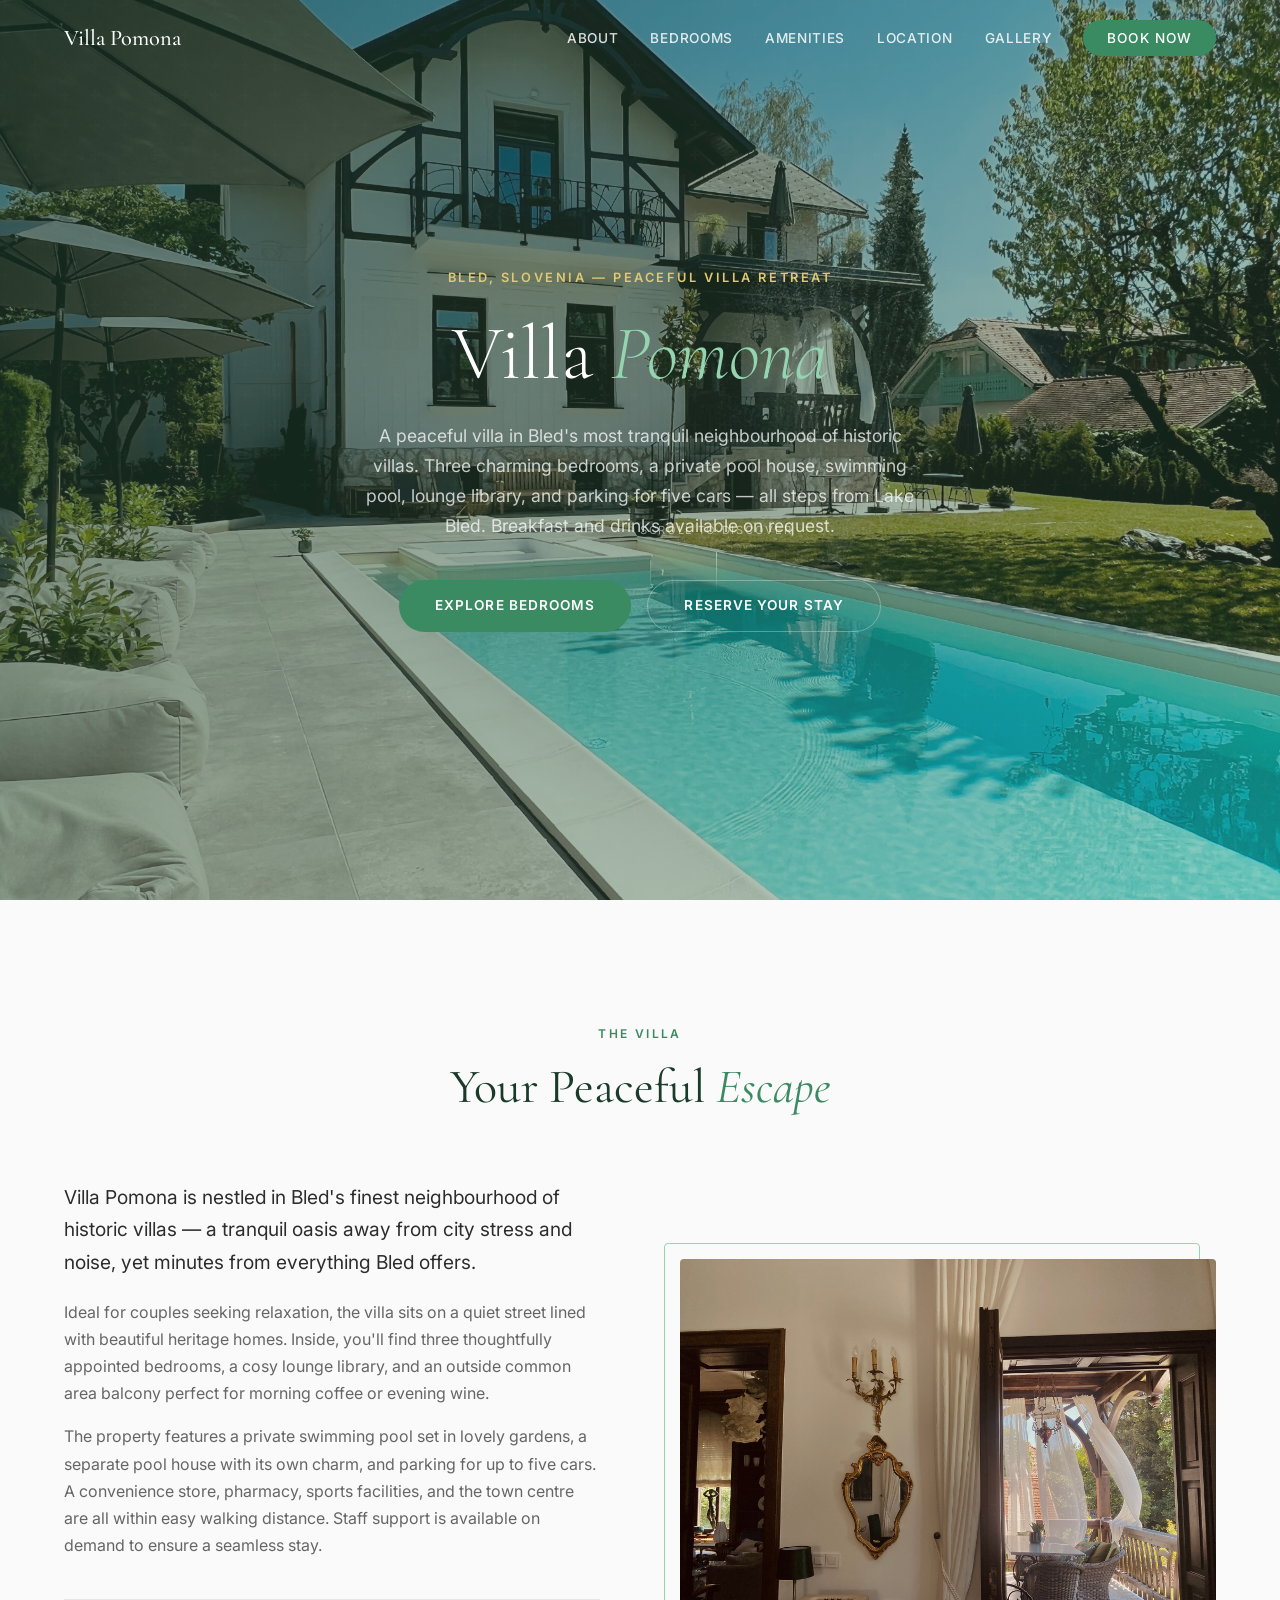
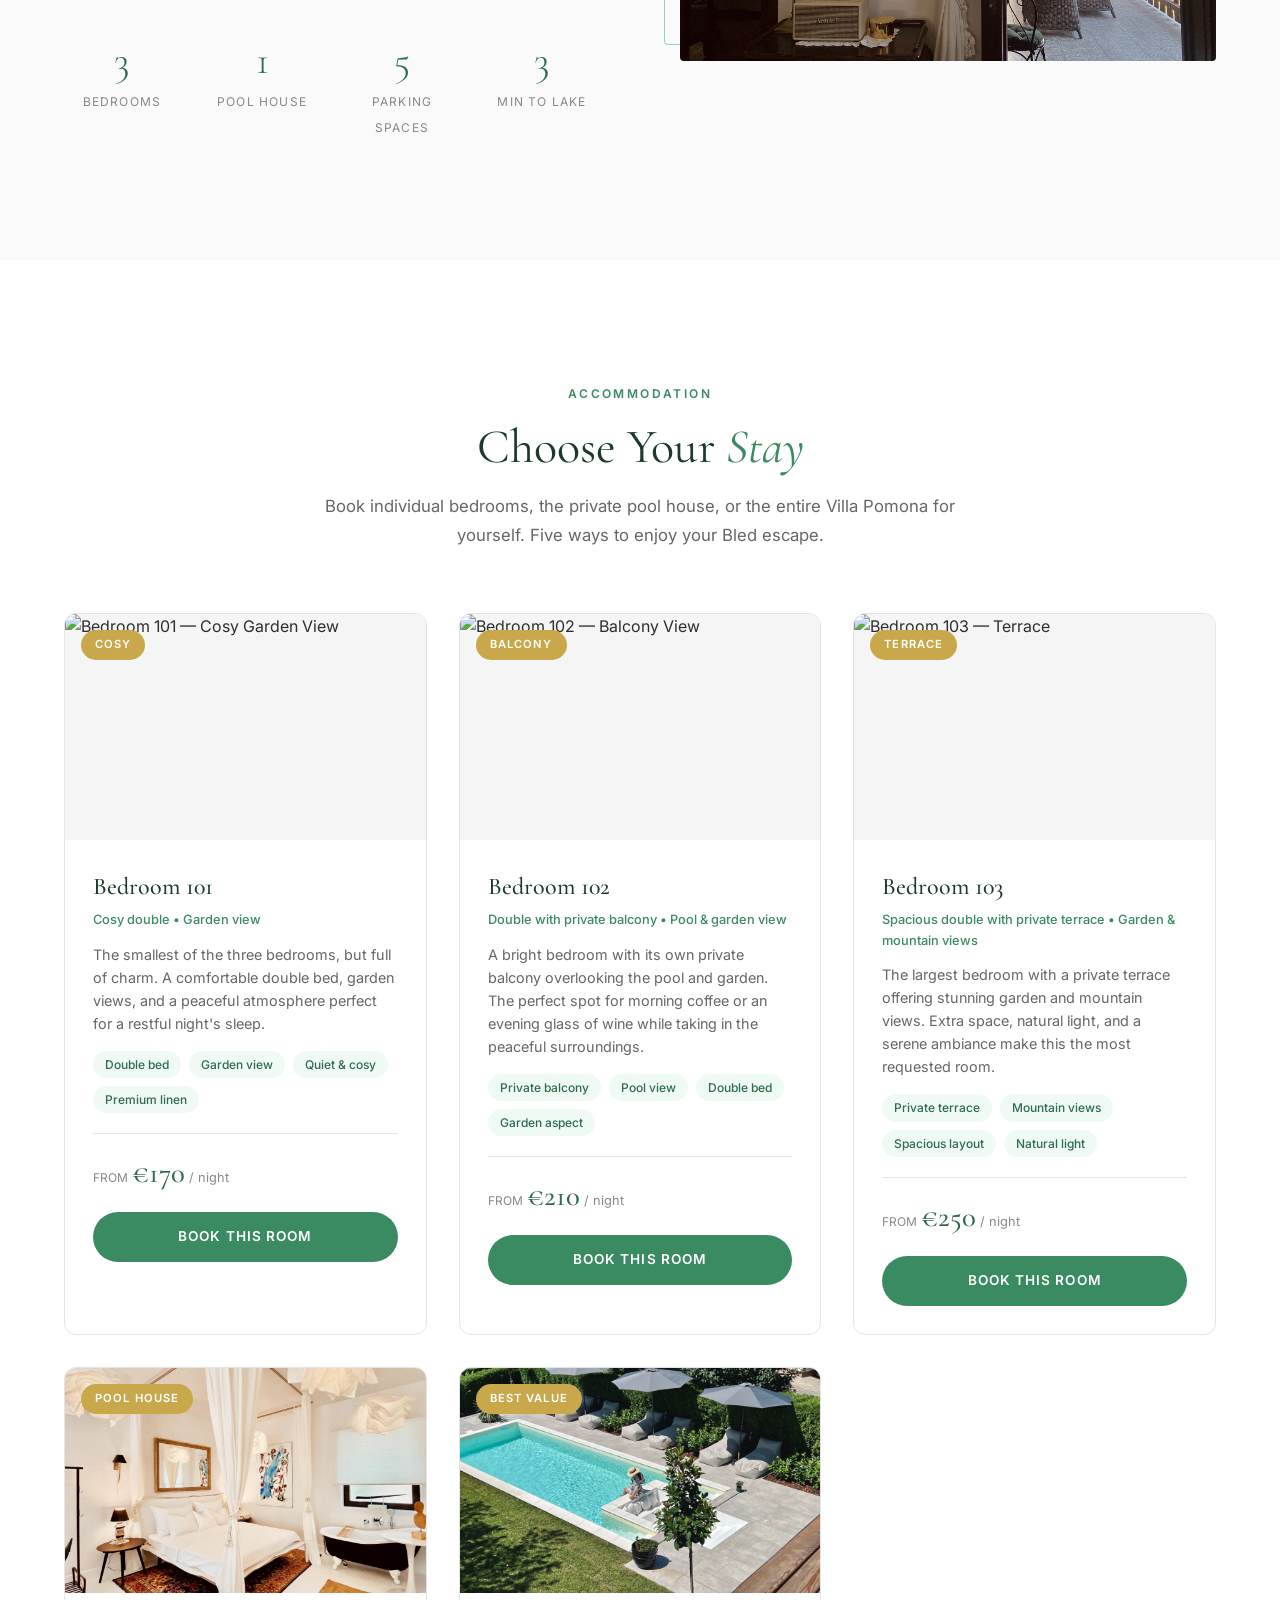
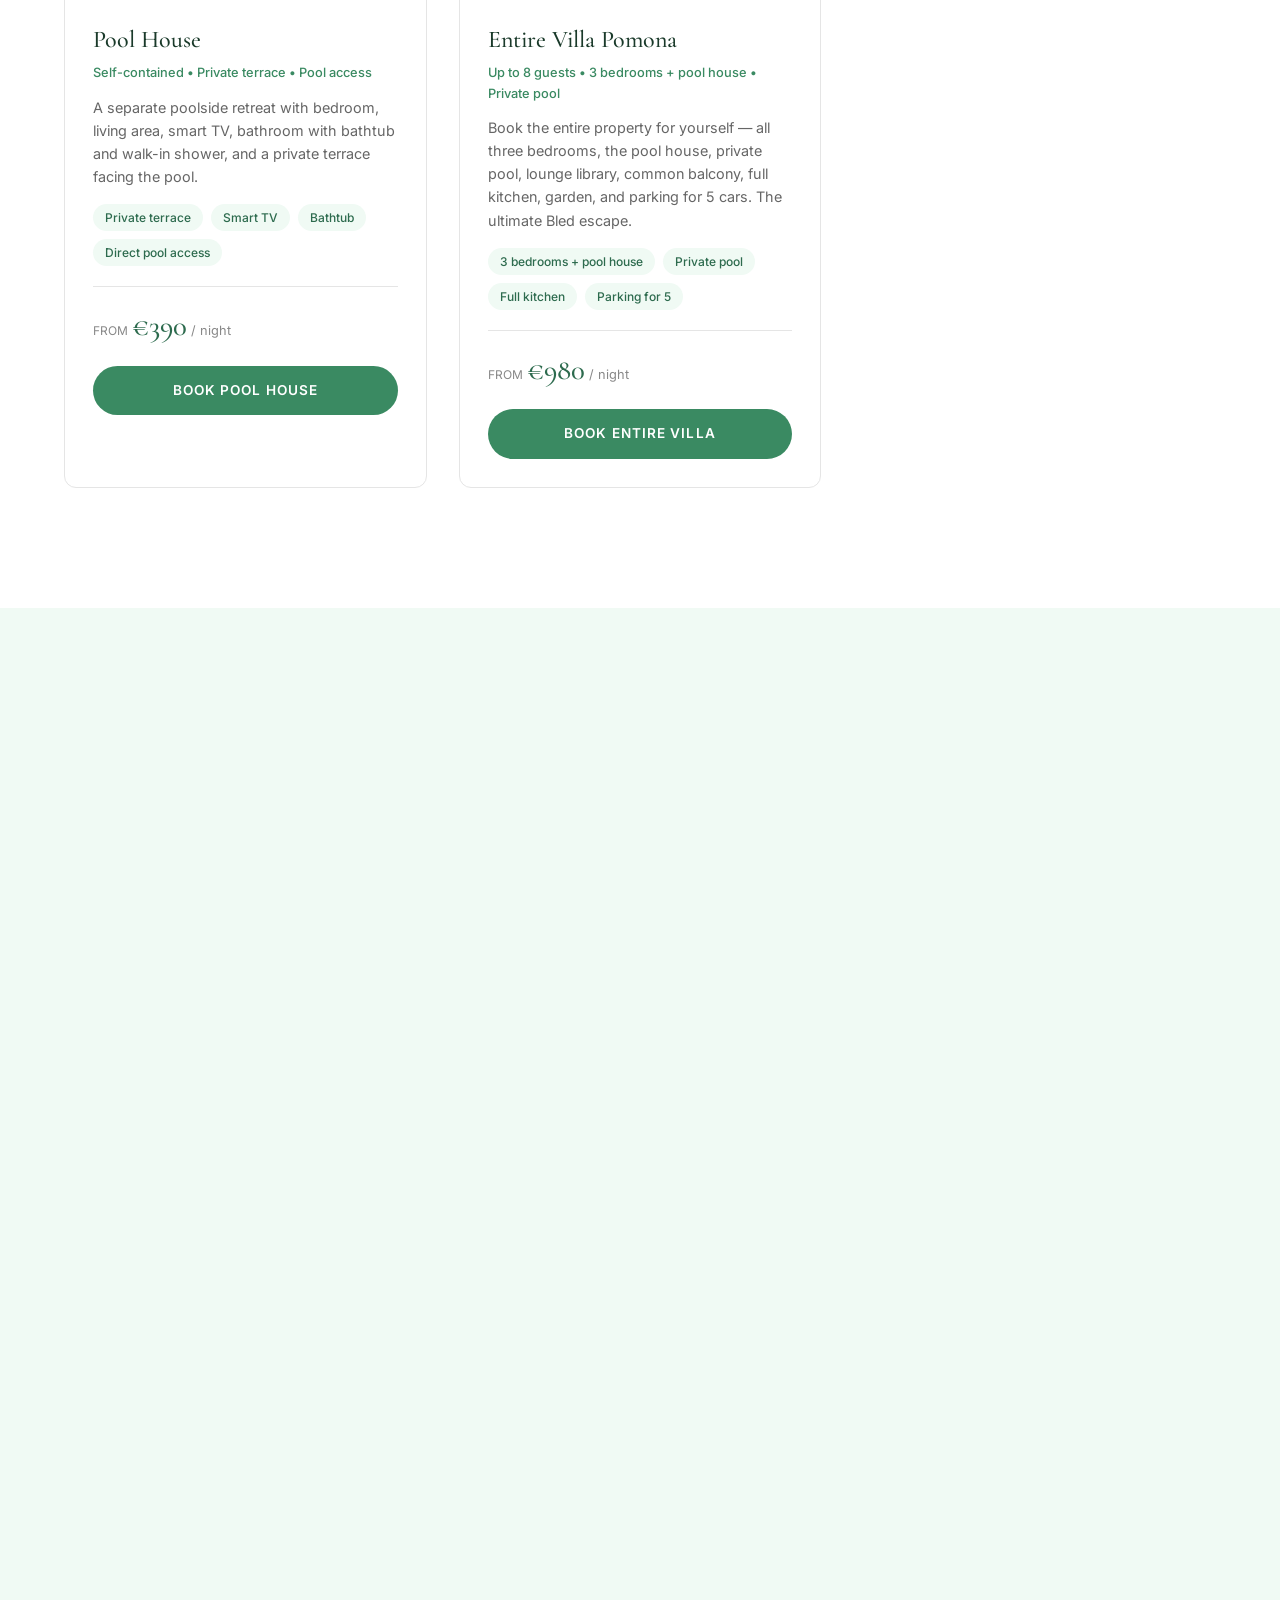
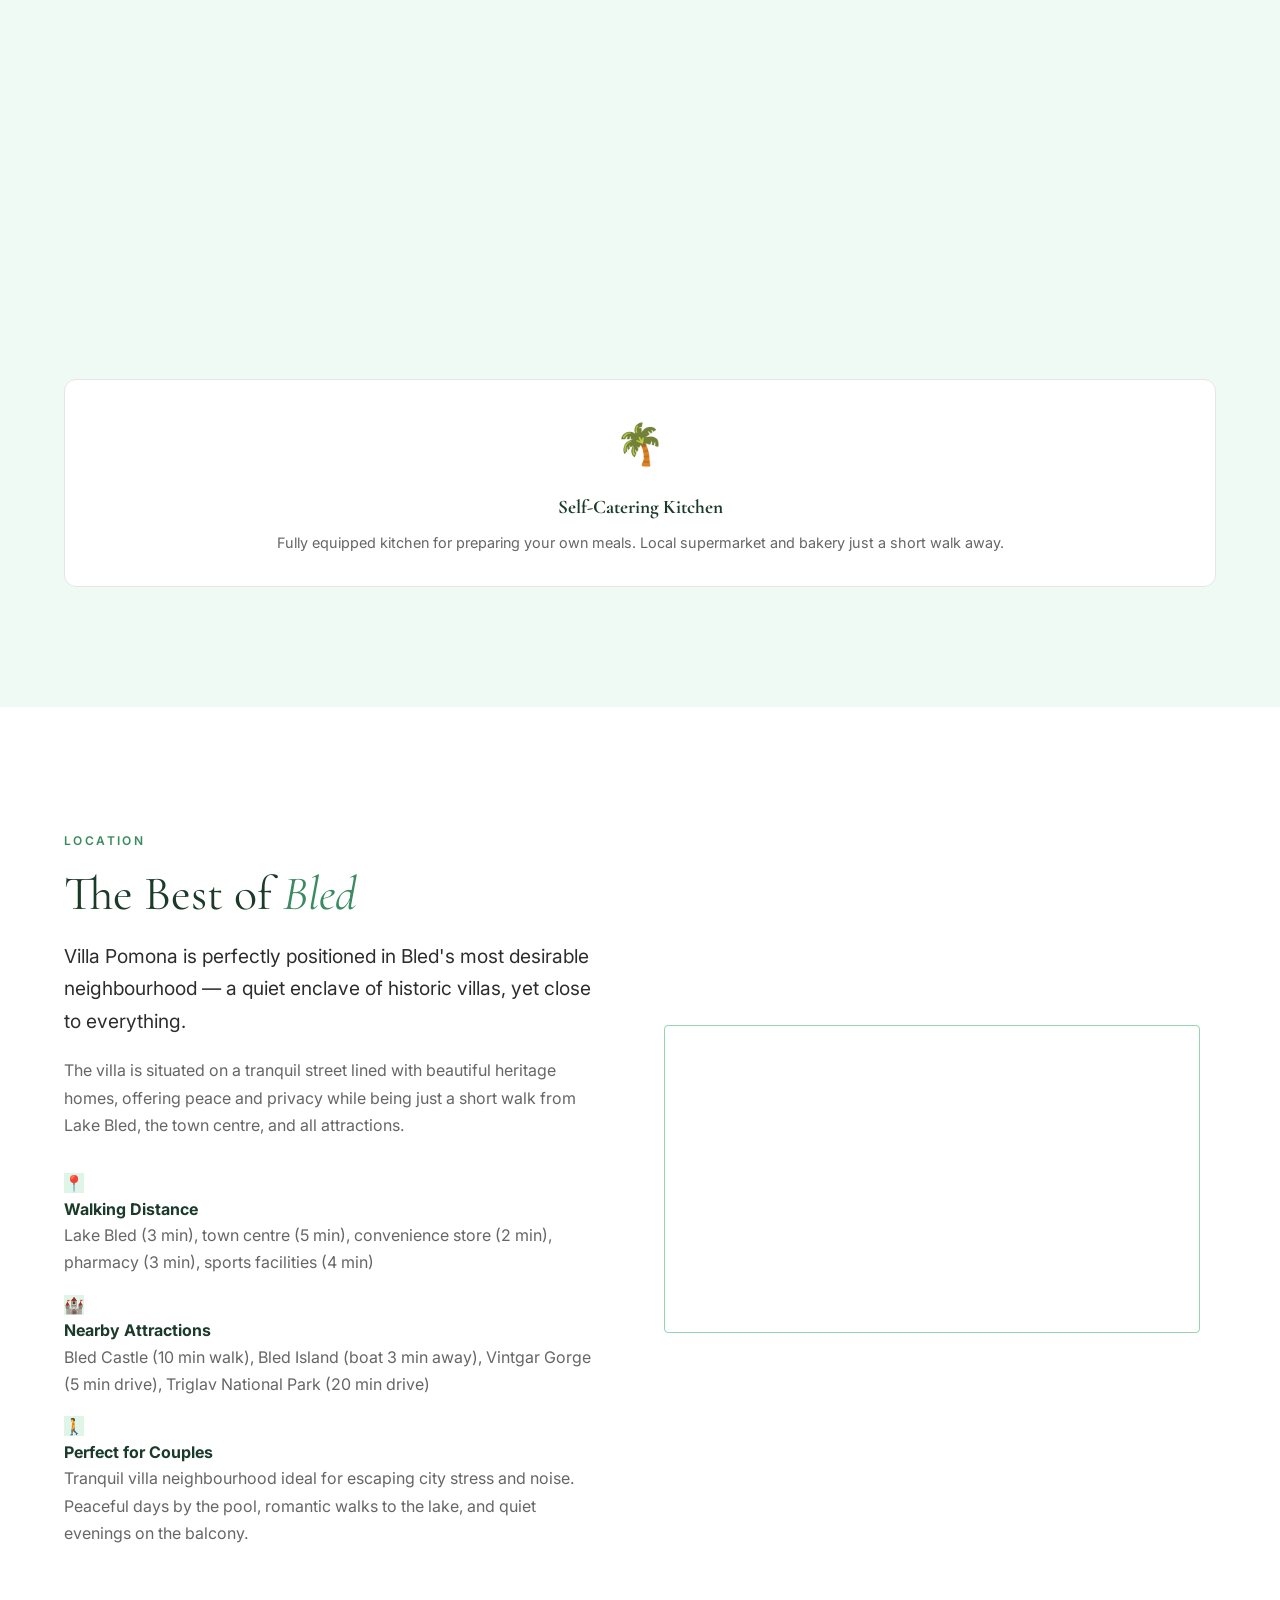
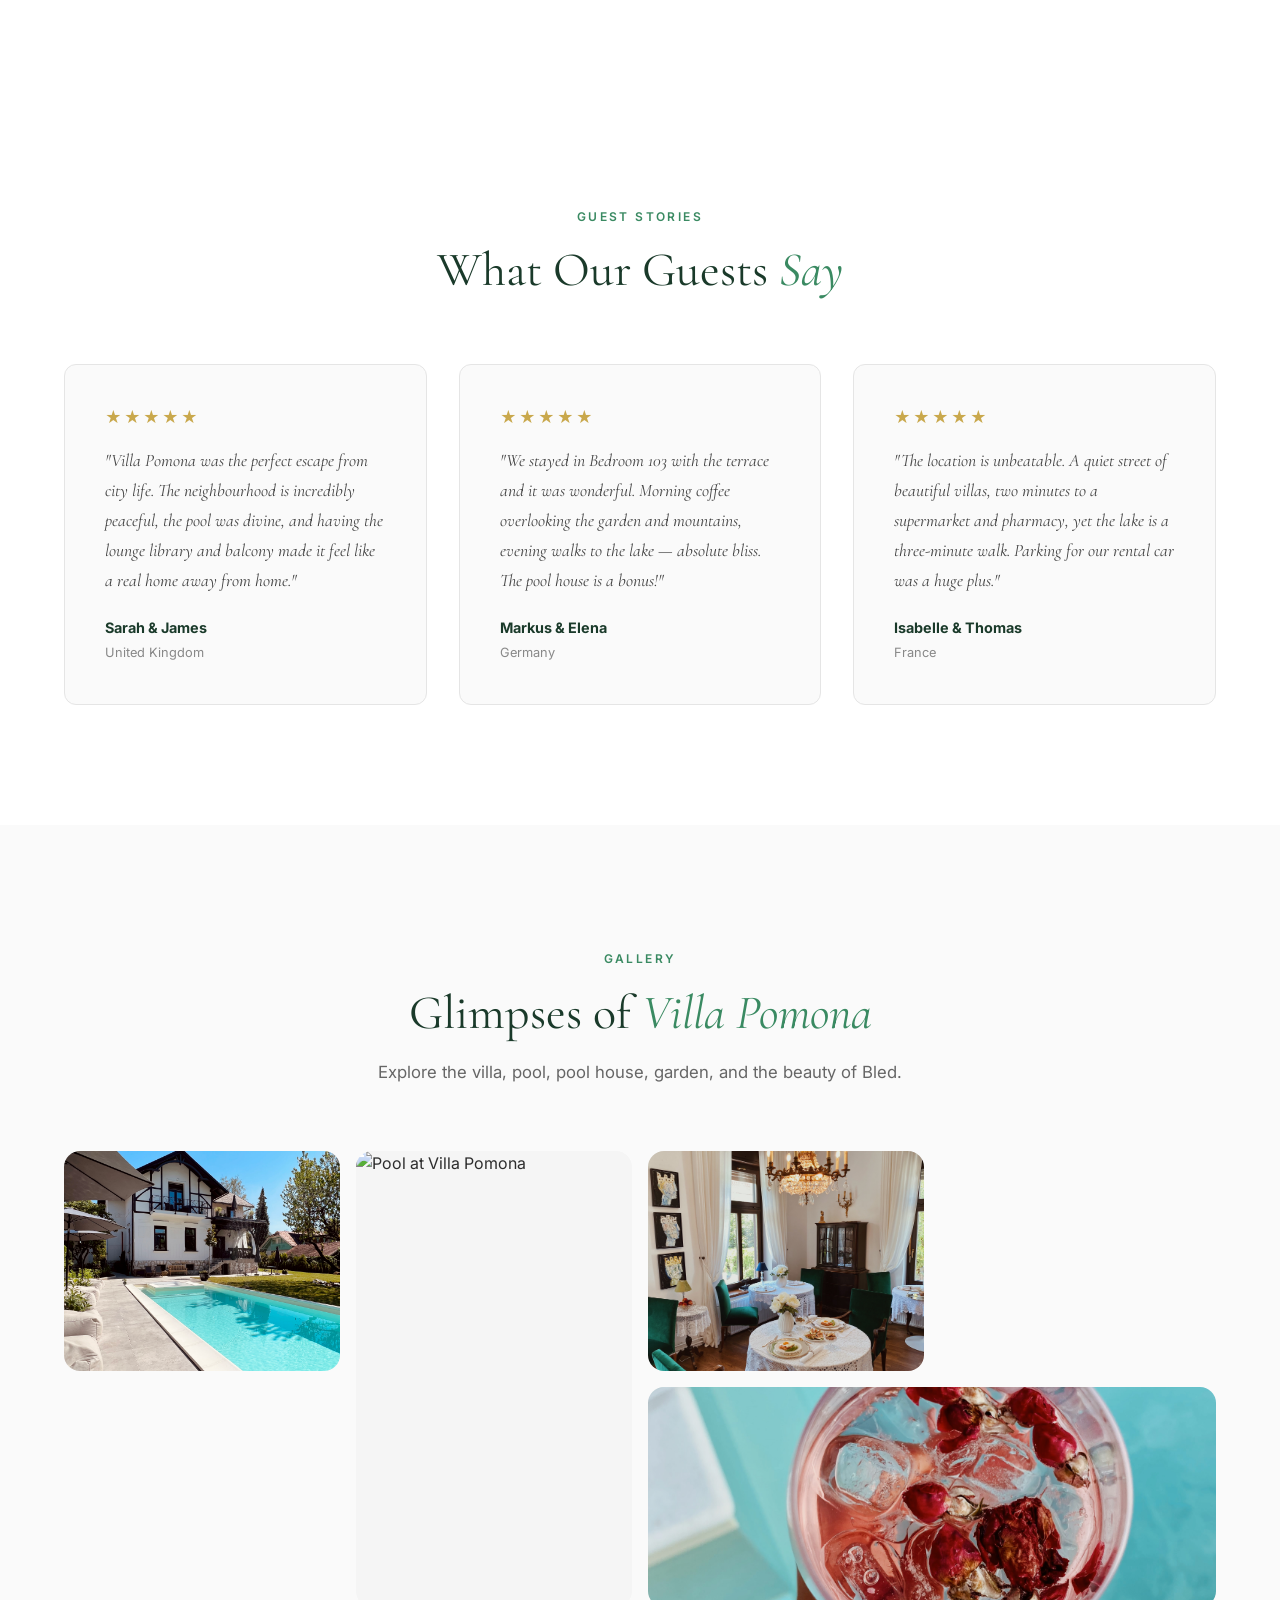
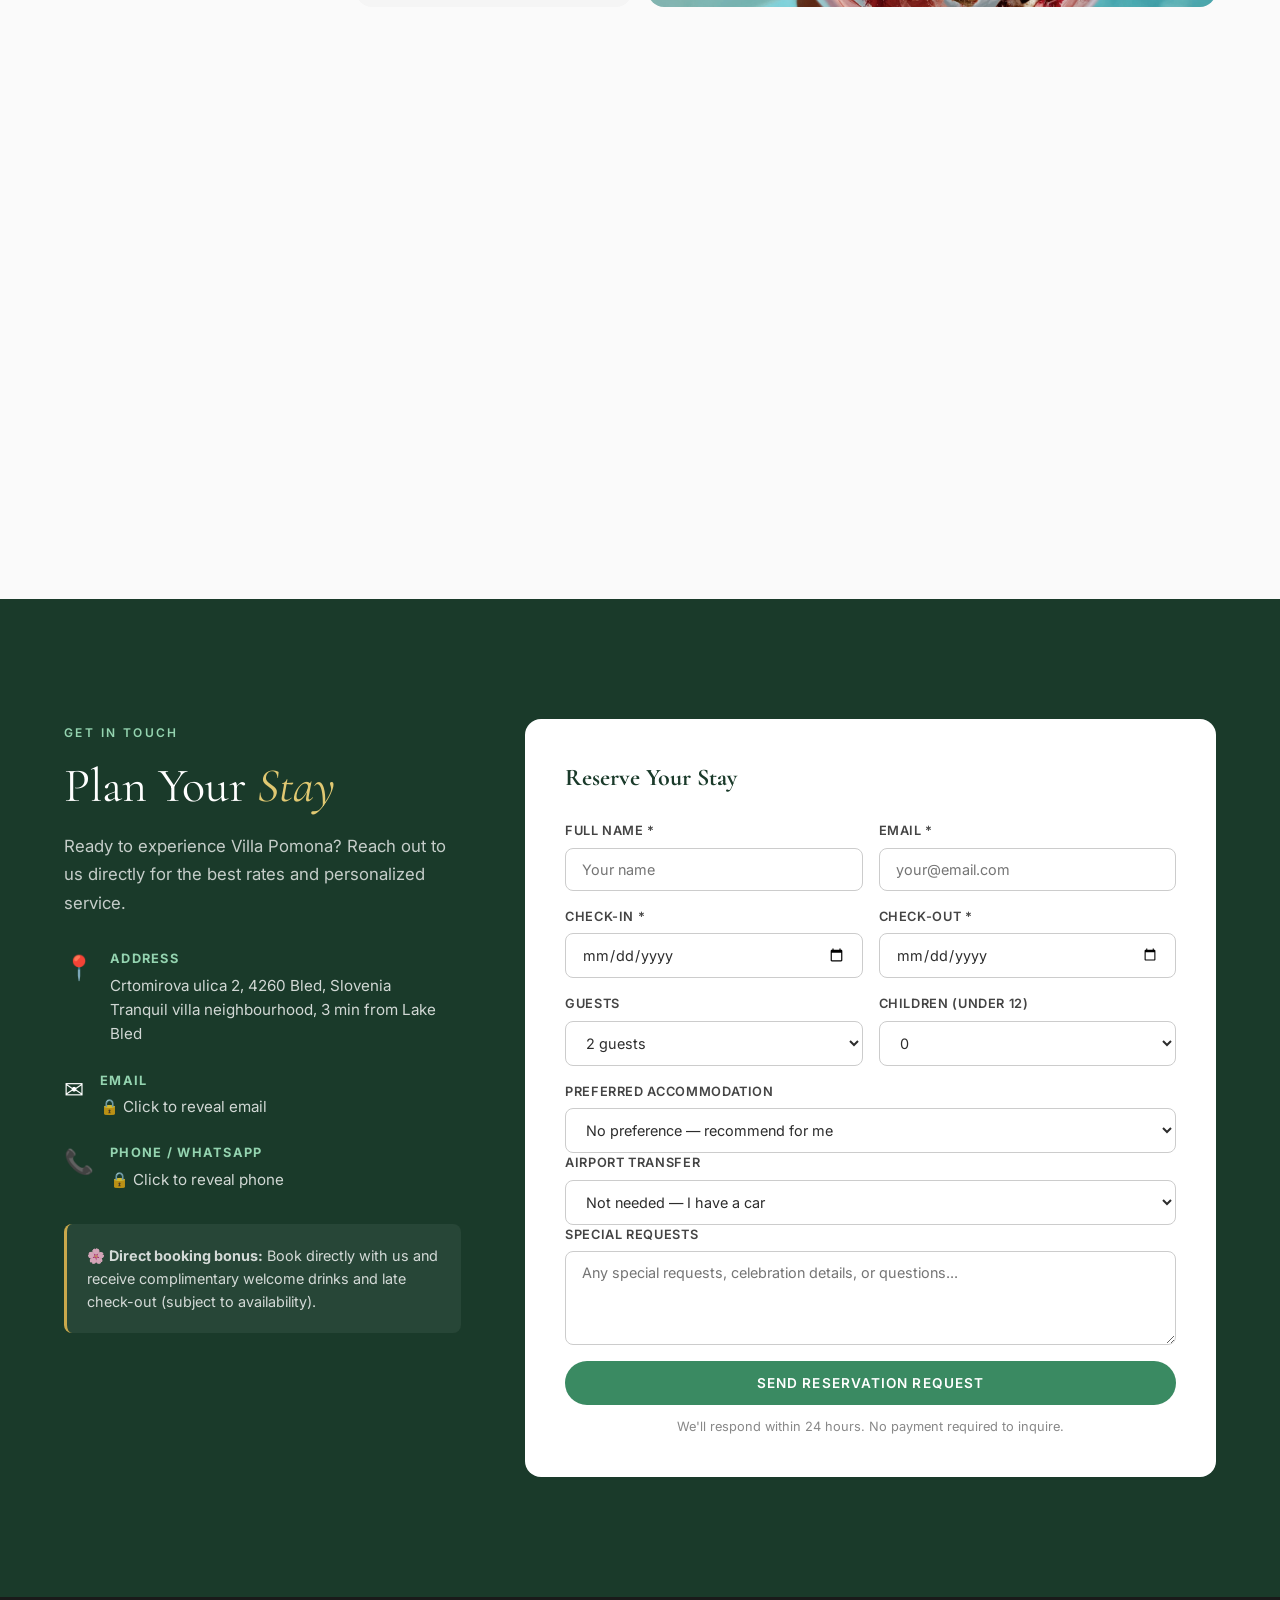
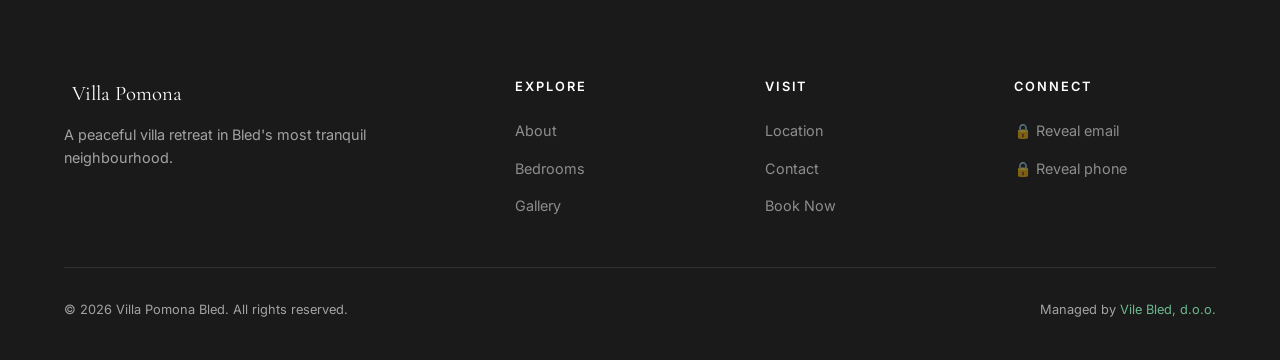
==== index.html @ b48535b7 "v1.3: remove flower emoji from title page, add click-to-reveal contact protection, pool house sectio" ====
<!DOCTYPE html>
<html lang="en">
<head>
    <meta charset="UTF-8">
    <meta name="viewport" content="width=device-width, initial-scale=1.0">
    <title>Villa Pomona — Peaceful Villa in Bled, Slovenia</title>
    <meta name="description" content="Villa Pomona is a tranquil villa in Bled, Slovenia with 3 bedrooms, pool house, pool, lounge library, and parking. Peaceful neighbourhood steps from Lake Bled.">
    <meta property="og:title" content="Villa Pomona — Peaceful Villa in Bled">
    <meta property="og:description" content="Tranquil villa with 3 bedrooms, pool house, pool, and lounge library in Bled's most peaceful neighbourhood. Steps from the lake.">
    <meta property="og:type" content="website">
    <meta property="og:url" content="https://villa-pomona-bled.netlify.app">
    <meta property="og:image" content="https://villa-pomona-bled.netlify.app/assets/images/hero-1.jpg">
    <meta name="twitter:card" content="summary_large_image">
    <meta name="twitter:title" content="Villa Pomona — Peaceful Villa in Bled">
    <meta name="twitter:description" content="Tranquil villa in Bled with 3 bedrooms, pool house, pool, lounge library.">
    <meta name="twitter:image" content="https://villa-pomona-bled.netlify.app/assets/images/hero-1.jpg">
    <link rel="icon" href="favicon.svg" type="image/svg+xml">
    <link rel="preconnect" href="https://fonts.googleapis.com">
    <link rel="preconnect" href="https://fonts.gstatic.com" crossorigin>
    <link href="https://fonts.googleapis.com/css2?family=Cormorant+Garamond:ital,wght@0,300;0,400;0,500;0,600;1,300;1,400&family=Inter:wght@300;400;500;600&display=swap" rel="stylesheet">
    <link rel="stylesheet" href="styles.css">
</head>
<body>
    <nav class="nav" id="nav">
        <div class="nav-container">
            <a href="#hero" class="nav-logo">
                <span class="logo-text">Villa Pomona</span>
            </a>
            <button class="nav-toggle" id="navToggle" aria-label="Toggle menu">
                <span></span><span></span><span></span>
            </button>
            <ul class="nav-links" id="navLinks">
                <li><a href="#about">About</a></li>
                <li><a href="#bedrooms">Bedrooms</a></li>
                <li><a href="#amenities">Amenities</a></li>
                <li><a href="#location">Location</a></li>
                <li><a href="#gallery">Gallery</a></li>
                <li><a href="#contact" class="nav-cta">Book Now</a></li>
            </ul>
        </div>
    </nav>

    <section class="hero" id="hero">
        <div class="hero-bg" style="background-image: url('assets/images/hero-1.jpg');"><div class="hero-overlay"></div></div>
        <div class="hero-content">
            <p class="hero-subtitle">Bled, Slovenia &mdash; Peaceful Villa Retreat</p>
            <h1 class="hero-title">Villa <em>Pomona</em></h1>
            <p class="hero-desc">A peaceful villa in Bled's most tranquil neighbourhood of historic villas. Three charming bedrooms, a private pool house, swimming pool, lounge library, and parking for five cars &mdash; all steps from Lake Bled. Breakfast and drinks available on request.</p>
            <div class="hero-actions">
                <a href="#bedrooms" class="btn btn-primary">Explore Bedrooms</a>
                <a href="#contact" class="btn btn-outline">Reserve Your Stay</a>
            </div>
            <div class="hero-scroll">
                <span>Scroll to discover</span>
                <div class="scroll-line"></div>
            </div>
        </div>
    </section>

    <section class="section about" id="about">
        <div class="container">
            <div class="section-header">
                <span class="section-tag">The Villa</span>
                <h2 class="section-title">Your Peaceful <em>Escape</em></h2>
            </div>
            <div class="about-grid">
                <div class="about-text reveal">
                    <p class="lead">Villa Pomona is nestled in Bled's finest neighbourhood of historic villas &mdash; a tranquil oasis away from city stress and noise, yet minutes from everything Bled offers.</p>
                    <p>Ideal for couples seeking relaxation, the villa sits on a quiet street lined with beautiful heritage homes. Inside, you'll find three thoughtfully appointed bedrooms, a cosy lounge library, and an outside common area balcony perfect for morning coffee or evening wine.</p>
                    <p>The property features a private swimming pool set in lovely gardens, a separate pool house with its own charm, and parking for up to five cars. A convenience store, pharmacy, sports facilities, and the town centre are all within easy walking distance. Staff support is available on demand to ensure a seamless stay.</p>
                    <div class="about-stats">
                        <div class="stat"><span class="stat-num">3</span><span class="stat-label">Bedrooms</span></div>
                        <div class="stat"><span class="stat-num">1</span><span class="stat-label">Pool House</span></div>
                        <div class="stat"><span class="stat-num">5</span><span class="stat-label">Parking Spaces</span></div>
                        <div class="stat"><span class="stat-num">3</span><span class="stat-label">Min to Lake</span></div>
                    </div>
                </div>
                <div class="about-image reveal">
                    <div class="image-frame">
                        <img src="assets/images/about.jpg" alt="Villa Pomona exterior in tranquil Bled neighbourhood" class="about-img" loading="lazy">
                    </div>
                </div>
            </div>
        </div>
    </section>

    <section class="section bedrooms" id="bedrooms">
        <div class="container">
            <div class="section-header">
                <span class="section-tag">Accommodation</span>
                <h2 class="section-title">Choose Your <em>Stay</em></h2>
                <p class="section-desc">Book individual bedrooms, the private pool house, or the entire Villa Pomona for yourself. Five ways to enjoy your Bled escape.</p>
            </div>
            <div class="suites-grid">
                <div class="suite-card reveal">
                    <div class="suite-image">
                        <img src="assets/images/gallery-8.jpg" alt="Bedroom 101 — Cosy Garden View" class="suite-img" loading="lazy">
                        <div class="suite-badge">Cosy</div>
                    </div>
                    <div class="suite-info">
                        <h3>Bedroom 101</h3>
                        <p class="suite-size">Cosy double &bull; Garden view</p>
                        <p class="suite-desc">The smallest of the three bedrooms, but full of charm. A comfortable double bed, garden views, and a peaceful atmosphere perfect for a restful night's sleep.</p>
                        <ul class="suite-features">
                            <li>Double bed</li><li>Garden view</li><li>Quiet &amp; cosy</li><li>Premium linen</li>
                        </ul>
                        <div class="suite-price"><span class="price-from">from</span><span class="price-amount">€170</span><span class="price-night">/ night</span></div>
                        <a href="#contact" class="btn btn-primary btn-full" style="margin-top:16px;">Book This Room</a>
                    </div>
                </div>
                <div class="suite-card reveal">
                    <div class="suite-image">
                        <img src="assets/images/master-suite.jpg" alt="Bedroom 102 — Balcony View" class="suite-img" loading="lazy">
                        <div class="suite-badge">Balcony</div>
                    </div>
                    <div class="suite-info">
                        <h3>Bedroom 102</h3>
                        <p class="suite-size">Double with private balcony &bull; Pool &amp; garden view</p>
                        <p class="suite-desc">A bright bedroom with its own private balcony overlooking the pool and garden. The perfect spot for morning coffee or an evening glass of wine while taking in the peaceful surroundings.</p>
                        <ul class="suite-features">
                            <li>Private balcony</li><li>Pool view</li><li>Double bed</li><li>Garden aspect</li>
                        </ul>
                        <div class="suite-price"><span class="price-from">from</span><span class="price-amount">€210</span><span class="price-night">/ night</span></div>
                        <a href="#contact" class="btn btn-primary btn-full" style="margin-top:16px;">Book This Room</a>
                    </div>
                </div>
                <div class="suite-card reveal">
                    <div class="suite-image">
                        <img src="assets/images/superior-suite.jpg" alt="Bedroom 103 — Terrace" class="suite-img" loading="lazy">
                        <div class="suite-badge">Terrace</div>
                    </div>
                    <div class="suite-info">
                        <h3>Bedroom 103</h3>
                        <p class="suite-size">Spacious double with private terrace &bull; Garden &amp; mountain views</p>
                        <p class="suite-desc">The largest bedroom with a private terrace offering stunning garden and mountain views. Extra space, natural light, and a serene ambiance make this the most requested room.</p>
                        <ul class="suite-features">
                            <li>Private terrace</li><li>Mountain views</li><li>Spacious layout</li><li>Natural light</li>
                        </ul>
                        <div class="suite-price"><span class="price-from">from</span><span class="price-amount">€250</span><span class="price-night">/ night</span></div>
                        <a href="#contact" class="btn btn-primary btn-full" style="margin-top:16px;">Book This Room</a>
                    </div>
                </div>
                <div class="suite-card reveal">
                    <div class="suite-image">
                        <img src="assets/images/pool-house.jpg" alt="Pool House — Private Poolside Retreat" class="suite-img" loading="lazy">
                        <div class="suite-badge">Pool House</div>
                    </div>
                    <div class="suite-info">
                        <h3>Pool House</h3>
                        <p class="suite-size">Self-contained &bull; Private terrace &bull; Pool access</p>
                        <p class="suite-desc">A separate poolside retreat with bedroom, living area, smart TV, bathroom with bathtub and walk-in shower, and a private terrace facing the pool.</p>
                        <ul class="suite-features">
                            <li>Private terrace</li><li>Smart TV</li><li>Bathtub</li><li>Direct pool access</li>
                        </ul>
                        <div class="suite-price"><span class="price-from">from</span><span class="price-amount">€390</span><span class="price-night">/ night</span></div>
                        <a href="#contact" class="btn btn-primary btn-full" style="margin-top:16px;">Book Pool House</a>
                    </div>
                </div>
                <div class="suite-card reveal">
                    <div class="suite-image">
                        <img src="assets/images/hero-2.jpg" alt="Entire Villa Pomona — Full Property" class="suite-img" loading="lazy">
                        <div class="suite-badge">Best Value</div>
                    </div>
                    <div class="suite-info">
                        <h3>Entire Villa Pomona</h3>
                        <p class="suite-size">Up to 8 guests &bull; 3 bedrooms + pool house &bull; Private pool</p>
                        <p class="suite-desc">Book the entire property for yourself &mdash; all three bedrooms, the pool house, private pool, lounge library, common balcony, full kitchen, garden, and parking for 5 cars. The ultimate Bled escape.</p>
                        <ul class="suite-features">
                            <li>3 bedrooms + pool house</li><li>Private pool</li><li>Full kitchen</li><li>Parking for 5</li>
                        </ul>
                        <div class="suite-price"><span class="price-from">from</span><span class="price-amount">€980</span><span class="price-night">/ night</span></div>
                        <a href="#contact" class="btn btn-primary btn-full" style="margin-top:16px;">Book Entire Villa</a>
                    </div>
                </div>
            </div>
        </div>
    </section>

    <section class="section amenities" id="amenities">
        <div class="container">
            <div class="section-header">
                <span class="section-tag">Amenities</span>
                <h2 class="section-title">Everything You <em>Need</em></h2>
                <p class="section-desc">Villa Pomona is designed for relaxation and convenience. Every detail has been considered for a stress-free stay.</p>
            </div>
            <div class="amenities-grid">
                <div class="amenity-card reveal">
                    <span class="amenity-icon">&#127958;</span>
                    <h4>Swimming Pool</h4>
                    <p>A beautiful seasonal pool set in the garden with sun loungers and umbrellas. The heart of summer relaxation at Villa Pomona.</p>
                </div>
                <div class="amenity-card reveal">
                    <span class="amenity-icon">&#127969;</span>
                    <h4>Pool House</h4>
                    <p>A separate self-contained poolside retreat with private terrace, living area, and bathroom. Extra privacy and charm.</p>
                </div>
                <div class="amenity-card reveal">
                    <span class="amenity-icon">&#128218;</span>
                    <h4>Lounge Library</h4>
                    <p>A cosy indoor lounge with a curated selection of books, perfect for quiet afternoons, reading, or simply unwinding.</p>
                </div>
                <div class="amenity-card reveal">
                    <span class="amenity-icon">&#127745;</span>
                    <h4>Common Balcony</h4>
                    <p>An outdoor common area balcony overlooking the garden &mdash; ideal for morning coffee, evening drinks, or a quiet moment.</p>
                </div>
                <div class="amenity-card reveal">
                    <span class="amenity-icon">&#128664;</span>
                    <h4>Parking for 5 Cars</h4>
                    <p>Free private parking on-site for up to five vehicles. Rare in central Bled and perfect for groups arriving by car.</p>
                </div>
                <div class="amenity-card reveal">
                    <span class="amenity-icon">&#127796;</span>
                    <h4>Garden &amp; Outdoors</h4>
                    <p>Lovely garden surroundings with seating areas, perfect for relaxing, reading, or enjoying the fresh Bled air.</p>
                </div>
                <div class="amenity-card reveal">
                    <span class="amenity-icon">&#128222;</span>
                    <h4>Staff on Demand</h4>
                    <p>Friendly staff support available on request to assist with anything you need during your stay.</p>
                </div>
            </div>
                <div class="amenity-card reveal">
                    <span class="amenity-icon">&#127860;</span>
                    <h4>Breakfast on Demand</h4>
                    <p>Breakfast available on request &mdash; we'll arrange it for you during your stay. Drinks can also be served upon request.</p>
                </div>
                <div class="amenity-card reveal">
                    <span class="amenity-icon">&#127796;</span>
                    <h4>Self-Catering Kitchen</h4>
                    <p>Fully equipped kitchen for preparing your own meals. Local supermarket and bakery just a short walk away.</p>
                </div>
            </div>
        </div>
    </section>

    <section class="section location" id="location">
        <div class="container">
            <div class="about-grid">
                <div class="about-text reveal">
                    <span class="section-tag">Location</span>
                    <h2 class="section-title">The Best of <em>Bled</em></h2>
                    <p class="lead">Villa Pomona is perfectly positioned in Bled's most desirable neighbourhood &mdash; a quiet enclave of historic villas, yet close to everything.</p>
                    <p>The villa is situated on a tranquil street lined with beautiful heritage homes, offering peace and privacy while being just a short walk from Lake Bled, the town centre, and all attractions.</p>
                    <div class="garden-features" style="margin-top: 32px;">
                        <div class="garden-feature" style="color: var(--neutral-700);">
                            <span class="gf-icon" style="background: var(--green-100); color: var(--green-700);">&#128205;</span>
                            <div><h4 style="color: var(--green-900);">Walking Distance</h4><p style="color: var(--neutral-600);">Lake Bled (3 min), town centre (5 min), convenience store (2 min), pharmacy (3 min), sports facilities (4 min)</p></div>
                        </div>
                        <div class="garden-feature" style="color: var(--neutral-700);">
                            <span class="gf-icon" style="background: var(--green-100); color: var(--green-700);">&#127984;</span>
                            <div><h4 style="color: var(--green-900);">Nearby Attractions</h4><p style="color: var(--neutral-600);">Bled Castle (10 min walk), Bled Island (boat 3 min away), Vintgar Gorge (5 min drive), Triglav National Park (20 min drive)</p></div>
                        </div>
                        <div class="garden-feature" style="color: var(--neutral-700);">
                            <span class="gf-icon" style="background: var(--green-100); color: var(--green-700);">&#128694;</span>
                            <div><h4 style="color: var(--green-900);">Perfect for Couples</h4><p style="color: var(--neutral-600);">Tranquil villa neighbourhood ideal for escaping city stress and noise. Peaceful days by the pool, romantic walks to the lake, and quiet evenings on the balcony.</p></div>
                        </div>
                    </div>
                </div>
                <div class="about-image reveal">
                    <div class="image-frame map-frame">
                        <iframe src="https://www.google.com/maps/embed?pb=!1m18!1m12!1m3!1d2729.5837!2d14.1104!3d46.3683!2m3!1f0!2f0!3f0!3m2!1i1024!2i768!4f13.1!3m3!1m2!1s0x0%3A0x0!2sCrtomirova%20ulica%202%2C%204260%20Bled%2C%20Slovenia!5e0!3m2!1sen!2ssi!4v1" width="100%" height="300" style="border:0;border-radius:4px;" allowfullscreen="" loading="lazy" referrerpolicy="no-referrer-when-downgrade"></iframe>
                    </div>
                </div>
            </div>
        </div>
    </section>

    <section class="section testimonials">
        <div class="container">
            <div class="section-header">
                <span class="section-tag">Guest Stories</span>
                <h2 class="section-title">What Our Guests <em>Say</em></h2>
            </div>
            <div class="testimonials-grid">
                <div class="testimonial-card reveal">
                    <div class="testimonial-stars">&#9733;&#9733;&#9733;&#9733;&#9733;</div>
                    <p class="testimonial-text">"Villa Pomona was the perfect escape from city life. The neighbourhood is incredibly peaceful, the pool was divine, and having the lounge library and balcony made it feel like a real home away from home."</p>
                    <div class="testimonial-author"><strong>Sarah &amp; James</strong><span>United Kingdom</span></div>
                </div>
                <div class="testimonial-card reveal">
                    <div class="testimonial-stars">&#9733;&#9733;&#9733;&#9733;&#9733;</div>
                    <p class="testimonial-text">"We stayed in Bedroom 103 with the terrace and it was wonderful. Morning coffee overlooking the garden and mountains, evening walks to the lake &mdash; absolute bliss. The pool house is a bonus!"</p>
                    <div class="testimonial-author"><strong>Markus &amp; Elena</strong><span>Germany</span></div>
                </div>
                <div class="testimonial-card reveal">
                    <div class="testimonial-stars">&#9733;&#9733;&#9733;&#9733;&#9733;</div>
                    <p class="testimonial-text">"The location is unbeatable. A quiet street of beautiful villas, two minutes to a supermarket and pharmacy, yet the lake is a three-minute walk. Parking for our rental car was a huge plus."</p>
                    <div class="testimonial-author"><strong>Isabelle &amp; Thomas</strong><span>France</span></div>
                </div>
            </div>
        </div>
    </section>

    <section class="section gallery-section" id="gallery">
        <div class="container">
            <div class="section-header">
                <span class="section-tag">Gallery</span>
                <h2 class="section-title">Glimpses of <em>Villa Pomona</em></h2>
                <p class="section-desc">Explore the villa, pool, pool house, garden, and the beauty of Bled.</p>
            </div>
            <div class="gallery-grid">
                <div class="gallery-item reveal" data-index="0">
                    <div class="gallery-image-wrapper">
                        <img src="assets/images/hero-1.jpg" alt="Villa Pomona exterior" loading="lazy">
                        <div class="gallery-overlay"><span class="gallery-zoom">&#128269;</span><span class="gallery-label">Villa Exterior</span></div>
                    </div>
                </div>
                <div class="gallery-item reveal tall" data-index="1">
                    <div class="gallery-image-wrapper">
                        <img src="assets/images/gallery-1.jpg" alt="Pool at Villa Pomona" loading="lazy">
                        <div class="gallery-overlay"><span class="gallery-zoom">&#128269;</span><span class="gallery-label">Pool &amp; Garden</span></div>
                    </div>
                </div>
                <div class="gallery-item reveal" data-index="2">
                    <div class="gallery-image-wrapper">
                        <img src="assets/images/gallery-2.jpg" alt="Pool House interior" loading="lazy">
                        <div class="gallery-overlay"><span class="gallery-zoom">&#128269;</span><span class="gallery-label">Pool House Living</span></div>
                    </div>
                </div>
                <div class="gallery-item reveal wide" data-index="3">
                    <div class="gallery-image-wrapper">
                        <img src="assets/images/gallery-3.jpg" alt="Pool terrace view" loading="lazy">
                        <div class="gallery-overlay"><span class="gallery-zoom">&#128269;</span><span class="gallery-label">Pool Terrace</span></div>
                    </div>
                </div>
                <div class="gallery-item reveal" data-index="4">
                    <div class="gallery-image-wrapper">
                        <img src="assets/images/gallery-4.jpg" alt="Bedroom 102 balcony" loading="lazy">
                        <div class="gallery-overlay"><span class="gallery-zoom">&#128269;</span><span class="gallery-label">Bedroom Balcony</span></div>
                    </div>
                </div>
                <div class="gallery-item reveal tall" data-index="5">
                    <div class="gallery-image-wrapper">
                        <img src="assets/images/gallery-5.jpg" alt="Bedroom 103 terrace" loading="lazy">
                        <div class="gallery-overlay"><span class="gallery-zoom">&#128269;</span><span class="gallery-label">Bedroom Terrace</span></div>
                    </div>
                </div>
                <div class="gallery-item reveal" data-index="6">
                    <div class="gallery-image-wrapper">
                        <img src="assets/images/gallery-6.jpg" alt="Pool house terrace" loading="lazy">
                        <div class="gallery-overlay"><span class="gallery-zoom">&#128269;</span><span class="gallery-label">Pool House Terrace</span></div>
                    </div>
                </div>
                <div class="gallery-item reveal" data-index="7">
                    <div class="gallery-image-wrapper">
                        <img src="assets/images/gallery-7.jpg" alt="Villa Pomona garden" loading="lazy">
                        <div class="gallery-overlay"><span class="gallery-zoom">&#128269;</span><span class="gallery-label">Garden Views</span></div>
                    </div>
                </div>
            </div>
        </div>
    </section>

    <div class="lightbox" id="lightbox">
        <button class="lightbox-close" id="lightboxClose" aria-label="Close gallery">&times;</button>
        <button class="lightbox-prev" id="lightboxPrev" aria-label="Previous image">&#8249;</button>
        <button class="lightbox-next" id="lightboxNext" aria-label="Next image">&#8250;</button>
        <div class="lightbox-content">
            <img src="" alt="" id="lightboxImage">
            <div class="lightbox-caption" id="lightboxCaption"></div>
        </div>
        <div class="lightbox-counter" id="lightboxCounter"></div>
    </div>

    <section class="section contact" id="contact">
        <div class="container">
            <div class="contact-grid">
                <div class="contact-info reveal">
                    <span class="section-tag">Get in Touch</span>
                    <h2 class="section-title">Plan Your <em>Stay</em></h2>
                    <p class="lead">Ready to experience Villa Pomona? Reach out to us directly for the best rates and personalized service.</p>
                    <div class="contact-details">
                        <div class="contact-item"><span class="ci-icon">&#128205;</span><div><strong>Address</strong><p>Crtomirova ulica 2, 4260 Bled, Slovenia<br>Tranquil villa neighbourhood, 3 min from Lake Bled</p></div></div>
                        <div class="contact-item"><span class="ci-icon">&#9993;</span><div><strong>Email</strong><p><span class="protected-contact" data-type="email" data-value="evita.vilebled@gmail.com" onclick="revealContact(this)">&#128274; Click to reveal email</span></p></div></div>
                        <div class="contact-item"><span class="ci-icon">&#128222;</span><div><strong>Phone / WhatsApp</strong><p><span class="protected-contact" data-type="phone" data-value="+386 51 603 858" onclick="revealContact(this)">&#128274; Click to reveal phone</span></p></div></div>
                    </div>
                    <div class="contact-note"><p>&#127800; <strong>Direct booking bonus:</strong> Book directly with us and receive complimentary welcome drinks and late check-out (subject to availability).</p></div>
                </div>
                <div class="contact-form-wrapper reveal">
                    <form class="contact-form" id="bookingForm">
                        <h3>Reserve Your Stay</h3>
                        <div class="form-row">
                            <div class="form-group"><label for="name">Full Name *</label><input type="text" id="name" name="name" required placeholder="Your name"></div>
                            <div class="form-group"><label for="email">Email *</label><input type="email" id="email" name="email" required placeholder="your@email.com"></div>
                        </div>
                        <div class="form-row">
                            <div class="form-group"><label for="checkin">Check-in *</label><input type="date" id="checkin" name="checkin" required></div>
                            <div class="form-group"><label for="checkout">Check-out *</label><input type="date" id="checkout" name="checkout" required></div>
                        </div>
                        <div class="form-row">
                            <div class="form-group"><label for="guests">Guests</label><select id="guests" name="guests"><option value="1">1 guest</option><option value="2" selected>2 guests</option><option value="3">3 guests</option><option value="4">4 guests</option><option value="5">5 guests</option><option value="6">6 guests</option></select></div>
                            <div class="form-group"><label for="children">Children (under 12)</label><select id="children" name="children"><option value="0" selected>0</option><option value="1">1</option><option value="2">2</option><option value="3">3</option></select></div>
                        </div>
                        <div class="form-group"><label for="suite">Preferred Accommodation</label><select id="suite" name="suite"><option value="">No preference — recommend for me</option><option value="Bedroom 101">Bedroom 101 — Cosy garden view, from €170/night</option><option value="Bedroom 102">Bedroom 102 — Private balcony, from €210/night</option><option value="Bedroom 103">Bedroom 103 — Private terrace, from €250/night</option><option value="Pool House">Pool House — Private poolside retreat, from €390/night</option><option value="Entire Villa Pomona">Entire Villa Pomona — 3 bedrooms + pool house, up to 8 guests, from €980/night</option></select></div>
                        <div class="form-group"><label for="transfer">Airport Transfer</label><select id="transfer" name="transfer"><option value="none">Not needed — I have a car</option><option value="lju">Ljubljana (LJU) — €60</option><option value="klu">Klagenfurt (KLU) — €90</option></select></div>
                        <div class="form-group full-width"><label for="message">Special Requests</label><textarea id="message" name="message" rows="4" placeholder="Any special requests, celebration details, or questions..."></textarea></div>
                        <button type="submit" class="btn btn-primary btn-full">Send Reservation Request</button>
                        <p class="form-note">We'll respond within 24 hours. No payment required to inquire.</p>
                    </form>
                </div>
            </div>
        </div>
    </section>

    <footer class="footer">
        <div class="container">
            <div class="footer-grid">
                <div class="footer-brand">
                    <span class="logo-text">Villa Pomona</span>
                    <p>A peaceful villa retreat in Bled's most tranquil neighbourhood.</p>
                </div>
                <div class="footer-links"><h4>Explore</h4><ul><li><a href="#about">About</a></li><li><a href="#bedrooms">Bedrooms</a></li><li><a href="#gallery">Gallery</a></li></ul></div>
                <div class="footer-links"><h4>Visit</h4><ul><li><a href="#location">Location</a></li><li><a href="#contact">Contact</a></li><li><a href="#contact">Book Now</a></li></ul></div>
                <div class="footer-links"><h4>Connect</h4><ul><li><span class="protected-contact" data-type="email" data-value="evita.vilebled@gmail.com" onclick="revealContact(this)" style="cursor:pointer;font-size:0.9rem;color:rgba(255,255,255,0.5)">&#128274; Reveal email</span></li><li><span class="protected-contact" data-type="phone" data-value="+386 51 603 858" onclick="revealContact(this)" style="cursor:pointer;font-size:0.9rem;color:rgba(255,255,255,0.5)">&#128274; Reveal phone</span></li></ul></div>
            </div>
            <div class="footer-bottom">
                <p>&copy; 2026 Villa Pomona Bled. All rights reserved.</p>
                <p class="footer-sister">Managed by <a href="https://www.adorabled.com">Vile Bled, d.o.o.</a></p>
            </div>
        </div>
    </footer>

    <script src="script.js"></script>
</body>
</html>
---- styles.css ----
:root {
    --green-900: #1a3a2a;
    --green-800: #234d38;
    --green-700: #2d6b4e;
    --green-600: #3a8a62;
    --green-500: #4a9e74;
    --green-400: #6bb88e;
    --green-300: #94d4b0;
    --green-200: #b8e6cc;
    --green-100: #dff5e8;
    --green-50:  #f0faf4;
    --neutral-900: #1a1a1a;
    --neutral-800: #2d2d2d;
    --neutral-700: #444444;
    --neutral-600: #666666;
    --neutral-500: #888888;
    --neutral-400: #aaaaaa;
    --neutral-300: #cccccc;
    --neutral-200: #e5e5e5;
    --neutral-100: #f5f5f5;
    --neutral-50:  #fafafa;
    --gold: #c9a84c;
    --gold-light: #e0c872;
    --font-serif: 'Cormorant Garamond', Georgia, serif;
    --font-sans: 'Inter', -apple-system, BlinkMacSystemFont, sans-serif;
    --section-padding: 120px;
    --container-max: 1200px;
    --ease: cubic-bezier(0.25, 0.46, 0.45, 0.94);
}

*, *::before, *::after { margin: 0; padding: 0; box-sizing: border-box; }
html { scroll-behavior: smooth; font-size: 16px; }
body { font-family: var(--font-sans); color: var(--neutral-800); background: #fff; line-height: 1.6; overflow-x: hidden; -webkit-font-smoothing: antialiased; }
a { text-decoration: none; color: inherit; transition: color 0.3s var(--ease); }
img { max-width: 100%; height: auto; display: block; background: var(--neutral-100); }
ul { list-style: none; }
.container { max-width: var(--container-max); margin: 0 auto; padding: 0 24px; }

.nav { position: fixed; top: 0; left: 0; right: 0; z-index: 1000; padding: 20px 0; transition: all 0.4s var(--ease); }
.nav.scrolled { background: rgba(255,255,255,0.95); backdrop-filter: blur(20px); -webkit-backdrop-filter: blur(20px); box-shadow: 0 1px 20px rgba(0,0,0,0.06); padding: 12px 0; }
.nav-container { max-width: var(--container-max); margin: 0 auto; padding: 0 24px; display: flex; align-items: center; justify-content: space-between; }
.nav-logo { display: flex; align-items: center; gap: 10px; font-family: var(--font-serif); font-size: 1.4rem; font-weight: 500; color: #fff; transition: color 0.3s; }
.nav.scrolled .nav-logo { color: var(--green-900); }
.logo-icon { font-size: 1.5rem; }
.nav-links { display: flex; align-items: center; gap: 32px; }
.nav-links a { font-size: 0.85rem; font-weight: 500; color: rgba(255,255,255,0.85); letter-spacing: 0.05em; text-transform: uppercase; transition: color 0.3s; position: relative; }
.nav-links a::after { content: ''; position: absolute; bottom: -4px; left: 0; width: 0; height: 1px; background: var(--gold); transition: width 0.3s var(--ease); }
.nav-links a:hover::after { width: 100%; }
.nav-links a:hover { color: #fff; }
.nav.scrolled .nav-links a { color: var(--neutral-700); }
.nav.scrolled .nav-links a:hover { color: var(--green-700); }
.nav-cta { background: var(--green-600) !important; color: #fff !important; padding: 10px 24px; border-radius: 50px; letter-spacing: 0.08em !important; }
.nav-cta::after { display: none !important; }
.nav-cta:hover { background: var(--green-700) !important; color: #fff !important; }
.nav-toggle { display: none; flex-direction: column; gap: 5px; background: none; border: none; cursor: pointer; padding: 4px; }
.nav-toggle span { display: block; width: 24px; height: 2px; background: #fff; transition: all 0.3s; }
.nav.scrolled .nav-toggle span { background: var(--green-900); }

.hero { position: relative; min-height: 100vh; display: flex; align-items: center; justify-content: center; overflow: hidden; }
.hero::after { content: ''; position: absolute; bottom: 0; left: 0; right: 0; height: 120px; z-index: 3; background: url("data:image/svg+xml,%3Csvg xmlns='http://www.w3.org/2000/svg' viewBox='0 0 1200 120'%3E%3Cpath d='M0,60 C200,20 400,100 600,60 C800,20 1000,100 1200,60 L1200,120 L0,120 Z' fill='rgba(255,255,255,0.08)'%3E%3Canimate attributeName='d' dur='5s' repeatCount='indefinite' values='M0,60 C200,20 400,100 600,60 C800,20 1000,100 1200,60 L1200,120 L0,120 Z;M0,50 C200,90 400,10 600,70 C800,30 1000,80 1200,60 L1200,120 L0,120 Z;M0,60 C200,20 400,100 600,60 C800,20 1000,100 1200,60 L1200,120 L0,120 Z'/%3E%3C/svg%3E") repeat-x bottom; background-size: 1200px 120px; pointer-events: none; animation: waveMove 3s linear infinite; }
.hero-bg { position: absolute; inset: 0; background-size: cover; background-position: center; }
.hero-bg::before { content: ''; position: absolute; inset: 0; background: url("data:image/svg+xml,%3Csvg width='60' height='60' viewBox='0 0 60 60' xmlns='http://www.w3.org/2000/svg'%3E%3Cg fill='none' fill-rule='evenodd'%3E%3Cg fill='%23ffffff' fill-opacity='0.03'%3E%3Cpath d='M36 34v-4h-2v4h-4v2h4v4h2v-4h4v-2h-4zm0-30V0h-2v4h-4v2h4v4h2V6h4V4h-4zM6 34v-4H4v4H0v2h4v4h2v-4h4v-2H6zM6 4V0H4v4H0v2h4v4h2V6h4V4H6z'/%3E%3C/g%3E%3C/g%3E%3C/svg%3E"); }
@keyframes waterShimmer { 0% { background-position: 100% 50%; } 50% { background-position: 0% 50%; } 100% { background-position: 100% 50%; } }
.hero-overlay { position: absolute; inset: 0; z-index: 2; background: linear-gradient(135deg, rgba(26,58,42,0.7) 0%, rgba(35,77,56,0.5) 40%, rgba(45,107,78,0.3) 100%); }
.hero-content { position: relative; z-index: 2; text-align: center; max-width: 800px; padding: 0 24px; }
.hero-subtitle { font-size: 0.8rem; font-weight: 600; letter-spacing: 0.2em; text-transform: uppercase; color: var(--gold-light); margin-bottom: 24px; opacity: 0; animation: fadeInUp 0.8s var(--ease) 0.2s forwards; }
.hero-title { font-family: var(--font-serif); font-size: clamp(2.8rem, 6vw, 5rem); font-weight: 300; line-height: 1.1; color: #fff; margin-bottom: 24px; opacity: 0; animation: fadeInUp 0.8s var(--ease) 0.4s forwards; }
.hero-title em { font-style: italic; color: var(--green-300); }
.hero-desc { font-size: 1.1rem; color: rgba(255,255,255,0.75); max-width: 560px; margin: 0 auto 40px; line-height: 1.7; opacity: 0; animation: fadeInUp 0.8s var(--ease) 0.6s forwards; }
.hero-actions { display: flex; gap: 16px; justify-content: center; flex-wrap: wrap; opacity: 0; animation: fadeInUp 0.8s var(--ease) 0.8s forwards; }
.hero-scroll { position: absolute; bottom: 40px; left: 50%; transform: translateX(-50%); display: flex; flex-direction: column; align-items: center; gap: 12px; opacity: 0; animation: fadeInUp 0.8s var(--ease) 1.2s forwards; }
.hero-scroll span { font-size: 0.7rem; letter-spacing: 0.15em; text-transform: uppercase; color: rgba(255,255,255,0.5); }
.scroll-line { width: 1px; height: 40px; background: linear-gradient(to bottom, rgba(255,255,255,0.5), transparent); animation: scrollPulse 2s var(--ease) infinite; }

.btn { display: inline-flex; align-items: center; justify-content: center; padding: 14px 36px; font-size: 0.85rem; font-weight: 600; letter-spacing: 0.08em; text-transform: uppercase; border-radius: 50px; border: none; cursor: pointer; transition: all 0.3s var(--ease); font-family: var(--font-sans); }
.btn-primary { background: var(--green-600); color: #fff; }
.btn-primary:hover { background: var(--green-700); transform: translateY(-2px); box-shadow: 0 8px 30px rgba(58,138,98,0.3); }
.btn-outline { background: transparent; color: #fff; border: 1px solid rgba(255,255,255,0.3); }
.btn-outline:hover { background: rgba(255,255,255,0.1); border-color: rgba(255,255,255,0.6); }
.btn-full { width: 100%; }

.section { padding: var(--section-padding) 0; }
.section-header { text-align: center; max-width: 640px; margin: 0 auto 64px; }
.section-tag { display: inline-block; font-size: 0.75rem; font-weight: 600; letter-spacing: 0.2em; text-transform: uppercase; color: var(--green-600); margin-bottom: 16px; }
.section-title { font-family: var(--font-serif); font-size: clamp(2rem, 4vw, 3rem); font-weight: 400; color: var(--green-900); line-height: 1.2; margin-bottom: 16px; }
.section-title em { font-style: italic; color: var(--green-600); }
.section-desc { font-size: 1.05rem; color: var(--neutral-600); line-height: 1.7; }

.about { background: var(--neutral-50); }
.about-grid { display: grid; grid-template-columns: 1fr 1fr; gap: 80px; align-items: center; }
.about-text .lead { font-size: 1.2rem; color: var(--neutral-800); margin-bottom: 20px; line-height: 1.7; }
.about-text p { color: var(--neutral-600); margin-bottom: 16px; line-height: 1.7; }
.about-stats { display: grid; grid-template-columns: repeat(4, 1fr); gap: 24px; margin-top: 40px; padding-top: 40px; border-top: 1px solid var(--neutral-200); }
.stat { text-align: center; }
.stat-num { display: block; font-family: var(--font-serif); font-size: 2.5rem; font-weight: 300; color: var(--green-700); line-height: 1; margin-bottom: 8px; }
.stat-label { font-size: 0.75rem; color: var(--neutral-500); text-transform: uppercase; letter-spacing: 0.1em; }
.image-frame { position: relative; }
.image-frame::before { content: ''; position: absolute; top: -16px; left: -16px; right: 16px; bottom: 16px; border: 1px solid var(--green-300); border-radius: 4px; z-index: 0; }
.image-frame img { position: relative; z-index: 1; border-radius: 4px; width: 100%; height: 100%; object-fit: cover; }
.about-img { aspect-ratio: 4/3; }

.suites { background: #fff; }
.suites-grid { display: grid; grid-template-columns: repeat(auto-fill, minmax(340px, 1fr)); gap: 32px; }
.suite-card { background: #fff; border-radius: 12px; overflow: hidden; border: 1px solid var(--neutral-200); transition: all 0.4s var(--ease); }
.suite-card:hover { transform: translateY(-8px); box-shadow: 0 20px 60px rgba(0,0,0,0.08); border-color: var(--green-300); }
.suite-image { position: relative; overflow: hidden; }
.suite-img { width: 100%; aspect-ratio: 16/10; object-fit: cover; display: block; transition: transform 0.6s var(--ease); }
.suite-card:hover .suite-img { transform: scale(1.05); }
.suite-badge { position: absolute; top: 16px; left: 16px; background: var(--gold); color: #fff; font-size: 0.7rem; font-weight: 600; letter-spacing: 0.1em; text-transform: uppercase; padding: 6px 14px; border-radius: 50px; }
.suite-info { padding: 28px; }
.suite-info h3 { font-family: var(--font-serif); font-size: 1.5rem; font-weight: 500; color: var(--green-900); margin-bottom: 4px; }
.suite-size { font-size: 0.8rem; color: var(--green-600); font-weight: 500; margin-bottom: 12px; }
.suite-desc { font-size: 0.9rem; color: var(--neutral-600); line-height: 1.6; margin-bottom: 16px; }
.suite-features { display: flex; flex-wrap: wrap; gap: 8px; margin-bottom: 20px; }
.suite-features li { font-size: 0.75rem; background: var(--green-50); color: var(--green-700); padding: 4px 12px; border-radius: 50px; font-weight: 500; }
.suite-price { display: flex; align-items: baseline; gap: 4px; padding-top: 16px; border-top: 1px solid var(--neutral-200); }
.price-from { font-size: 0.75rem; color: var(--neutral-500); text-transform: uppercase; }
.price-amount { font-family: var(--font-serif); font-size: 1.8rem; font-weight: 500; color: var(--green-700); }
.price-night { font-size: 0.8rem; color: var(--neutral-500); }

.amenities { background: var(--green-50); }
.amenities-grid { display: grid; grid-template-columns: repeat(auto-fit, minmax(280px, 1fr)); gap: 24px; }
.amenity-card { background: #fff; padding: 32px; border-radius: 12px; border: 1px solid var(--neutral-200); transition: all 0.3s var(--ease); text-align: center; }
.amenity-card:hover { border-color: var(--green-300); transform: translateY(-4px); box-shadow: 0 12px 40px rgba(0,0,0,0.06); }
.amenity-icon { font-size: 2.5rem; margin-bottom: 16px; display: block; }
.amenity-card h4 { font-family: var(--font-serif); font-size: 1.2rem; color: var(--green-900); margin-bottom: 8px; }
.amenity-card p { font-size: 0.9rem; color: var(--neutral-600); line-height: 1.6; }

.testimonials { background: #fff; }
.testimonials-grid { display: grid; grid-template-columns: repeat(auto-fit, minmax(320px, 1fr)); gap: 32px; }
.testimonial-card { background: var(--neutral-50); padding: 40px; border-radius: 12px; border: 1px solid var(--neutral-200); }
.testimonial-stars { color: var(--gold); font-size: 1rem; letter-spacing: 2px; margin-bottom: 16px; }
.testimonial-text { font-family: var(--font-serif); font-size: 1.1rem; font-style: italic; color: var(--neutral-700); line-height: 1.7; margin-bottom: 20px; }
.testimonial-author strong { display: block; color: var(--green-900); font-size: 0.9rem; }
.testimonial-author span { font-size: 0.8rem; color: var(--neutral-500); }

.gallery-section{background:var(--neutral-50)}
.gallery-grid{display:grid;grid-template-columns:repeat(4,1fr);grid-auto-rows:220px;gap:16px}
.gallery-item{position:relative;border-radius:16px;overflow:hidden;cursor:pointer}
.gallery-item.tall{grid-row:span 2}
.gallery-item.wide{grid-column:span 2}
.gallery-image-wrapper{position:relative;width:100%;height:100%}
.gallery-image-wrapper img{width:100%;height:100%;object-fit:cover;transition:transform .6s var(--ease)}
.gallery-overlay{position:absolute;inset:0;background:linear-gradient(to top,rgba(0,0,0,.7) 0%,transparent 50%);display:flex;flex-direction:column;justify-content:flex-end;padding:20px;opacity:0;transition:opacity .4s var(--ease)}
.gallery-zoom{font-size:1.5rem;margin-bottom:4px}
.gallery-label{color:#fff;font-size:.85rem;font-weight:500}
.gallery-item:hover .gallery-overlay{opacity:1}
.gallery-item:hover .gallery-image-wrapper img{transform:scale(1.08)}
.lightbox{display:none;position:fixed;inset:0;z-index:10000;background:rgba(0,0,0,.95);align-items:center;justify-content:center;flex-direction:column}
.lightbox.active{display:flex;animation:fadeIn .3s ease}
.lightbox-close{position:absolute;top:20px;right:24px;background:none;border:none;color:#fff;font-size:2.5rem;cursor:pointer;z-index:10001;line-height:1;padding:8px;transition:transform .2s}
.lightbox-close:hover{transform:scale(1.2)}
.lightbox-prev,.lightbox-next{position:absolute;top:50%;transform:translateY(-50%);background:rgba(255,255,255,.1);border:none;color:#fff;font-size:3rem;cursor:pointer;z-index:10001;padding:16px 24px;border-radius:12px;transition:background .2s;line-height:1}
.lightbox-prev{left:20px}.lightbox-next{right:20px}
.lightbox-prev:hover,.lightbox-next:hover{background:rgba(255,255,255,.25)}
.lightbox-content{max-width:90vw;max-height:85vh;display:flex;flex-direction:column;align-items:center}
.lightbox-content img{max-width:90vw;max-height:75vh;object-fit:contain;border-radius:8px}
.lightbox-caption{color:#fff;font-size:1rem;margin-top:16px;text-align:center;font-family:var(--font-serif)}
.lightbox-counter{color:rgba(255,255,255,.5);font-size:.8rem;margin-top:8px}

.contact { background: var(--green-900); color: #fff; }
.contact .section-tag { color: var(--green-300); }
.contact .section-title { color: #fff; }
.contact .section-title em { color: var(--gold-light); }
.contact .lead { color: rgba(255,255,255,0.75); font-size: 1.05rem; line-height: 1.7; margin-bottom: 32px; }
.contact-grid { display: grid; grid-template-columns: 1fr 1fr; gap: 64px; align-items: start; }
.contact-details { display: flex; flex-direction: column; gap: 24px; margin-bottom: 32px; }
.contact-item { display: flex; gap: 16px; align-items: flex-start; }
.ci-icon { font-size: 1.5rem; flex-shrink: 0; }
.contact-item strong { display: block; font-size: 0.8rem; text-transform: uppercase; letter-spacing: 0.1em; color: var(--green-300); margin-bottom: 4px; }
.contact-item p { color: rgba(255,255,255,0.8); font-size: 0.95rem; }
.contact-item a { color: rgba(255,255,255,0.8); transition: color 0.3s; }
.contact-item a:hover { color: var(--gold-light); }
.contact-note { background: rgba(255,255,255,0.06); padding: 20px; border-radius: 8px; border-left: 3px solid var(--gold); }
.contact-note p { font-size: 0.9rem; color: rgba(255,255,255,0.8); line-height: 1.6; }
.contact-form-wrapper { background: #fff; border-radius: 16px; padding: 40px; color: var(--neutral-800); }
.contact-form h3 { font-family: var(--font-serif); font-size: 1.5rem; color: var(--green-900); margin-bottom: 24px; }
.form-row { display: grid; grid-template-columns: 1fr 1fr; gap: 16px; margin-bottom: 16px; }
.form-group { display: flex; flex-direction: column; }
.form-group.full-width { margin-bottom: 16px; }
.form-group label { font-size: 0.8rem; font-weight: 600; color: var(--neutral-700); margin-bottom: 6px; text-transform: uppercase; letter-spacing: 0.05em; }
.form-group input, .form-group select, .form-group textarea { padding: 12px 16px; border: 1px solid var(--neutral-300); border-radius: 8px; font-family: var(--font-sans); font-size: 0.9rem; color: var(--neutral-800); background: #fff; transition: border-color 0.3s; }
.form-group input:focus, .form-group select:focus, .form-group textarea:focus { outline: none; border-color: var(--green-500); box-shadow: 0 0 0 3px rgba(74,158,116,0.1); }
.form-group textarea { resize: vertical; }
.form-note { text-align: center; font-size: 0.8rem; color: var(--neutral-500); margin-top: 12px; }

.footer { background: var(--neutral-900); color: rgba(255,255,255,0.6); padding: 80px 0 40px; }
.footer-grid { display: grid; grid-template-columns: 2fr 1fr 1fr 1fr; gap: 48px; margin-bottom: 48px; }
.footer-brand .logo-icon { font-size: 1.5rem; }
.footer-brand .logo-text { font-family: var(--font-serif); font-size: 1.3rem; color: #fff; margin-left: 8px; }
.footer-brand p { margin-top: 12px; font-size: 0.9rem; line-height: 1.6; }
.footer-links h4 { font-size: 0.8rem; font-weight: 600; text-transform: uppercase; letter-spacing: 0.15em; color: #fff; margin-bottom: 20px; }
.footer-links ul { display: flex; flex-direction: column; gap: 12px; }
.footer-links a { font-size: 0.9rem; color: rgba(255,255,255,0.5); transition: color 0.3s; }
.footer-links a:hover { color: var(--green-400); }
.footer-bottom { display: flex; justify-content: space-between; align-items: center; padding-top: 32px; border-top: 1px solid rgba(255,255,255,0.1); font-size: 0.8rem; }
.footer-sister a { color: var(--green-400); }

@keyframes fadeInUp { from { opacity: 0; transform: translateY(30px); } to { opacity: 1; transform: translateY(0); } }
@keyframes scrollPulse { 0%, 100% { opacity: 1; transform: scaleY(1); } 50% { opacity: 0.3; transform: scaleY(0.6); } }
.reveal { opacity: 0; transform: translateY(40px); transition: all 0.8s var(--ease); }
.reveal.visible { opacity: 1; transform: translateY(0); }

@media (max-width: 1024px) {
    :root { --section-padding: 80px; }
    .about-grid, .contact-grid { grid-template-columns: 1fr; gap: 48px; }
    .about-stats { grid-template-columns: repeat(2, 1fr); }
    .footer-grid { grid-template-columns: 1fr 1fr; }
}
@media (max-width: 768px) {
    :root { --section-padding: 60px; }
    .nav-links { display: none; position: absolute; top: 100%; left: 0; right: 0; background: rgba(255,255,255,0.98); backdrop-filter: blur(20px); flex-direction: column; padding: 24px; gap: 16px; box-shadow: 0 10px 40px rgba(0,0,0,0.1); }
    .nav-links.active { display: flex; }
    .nav-links a { color: var(--green-900) !important; font-size: 1rem; }
    .nav-toggle { display: flex; }
    .nav-toggle.active span:nth-child(1) { transform: rotate(45deg) translate(5px, 5px); }
    .nav-toggle.active span:nth-child(2) { opacity: 0; }
    .nav-toggle.active span:nth-child(3) { transform: rotate(-45deg) translate(5px, -5px); }
    .hero-title { font-size: 2.4rem; }
    .hero-actions { flex-direction: column; align-items: center; }
    .suites-grid { grid-template-columns: 1fr; }
    .form-row { grid-template-columns: 1fr; }
    .contact-form-wrapper { padding: 24px; }
    .footer-grid { grid-template-columns: 1fr; gap: 32px; }
    .footer-bottom { flex-direction: column; gap: 8px; text-align: center; }
    .about-stats { grid-template-columns: repeat(2, 1fr); gap: 16px; }
    .stat-num { font-size: 2rem; }
    .gallery-grid{grid-template-columns:repeat(2,1fr);grid-auto-rows:160px;gap:10px}
    .gallery-item.wide{grid-column:span 2}
    .gallery-item.tall{grid-row:span 1}
    .lightbox-prev{left:8px;padding:12px 16px;font-size:2rem}
    .lightbox-next{right:8px;padding:12px 16px;font-size:2rem}
    .lightbox-close{top:10px;right:12px;font-size:2rem}
}
@media (max-width: 480px) {
    .hero-title { font-size: 2rem; }
    .section-title { font-size: 1.8rem; }
    .suite-info { padding: 20px; }
}
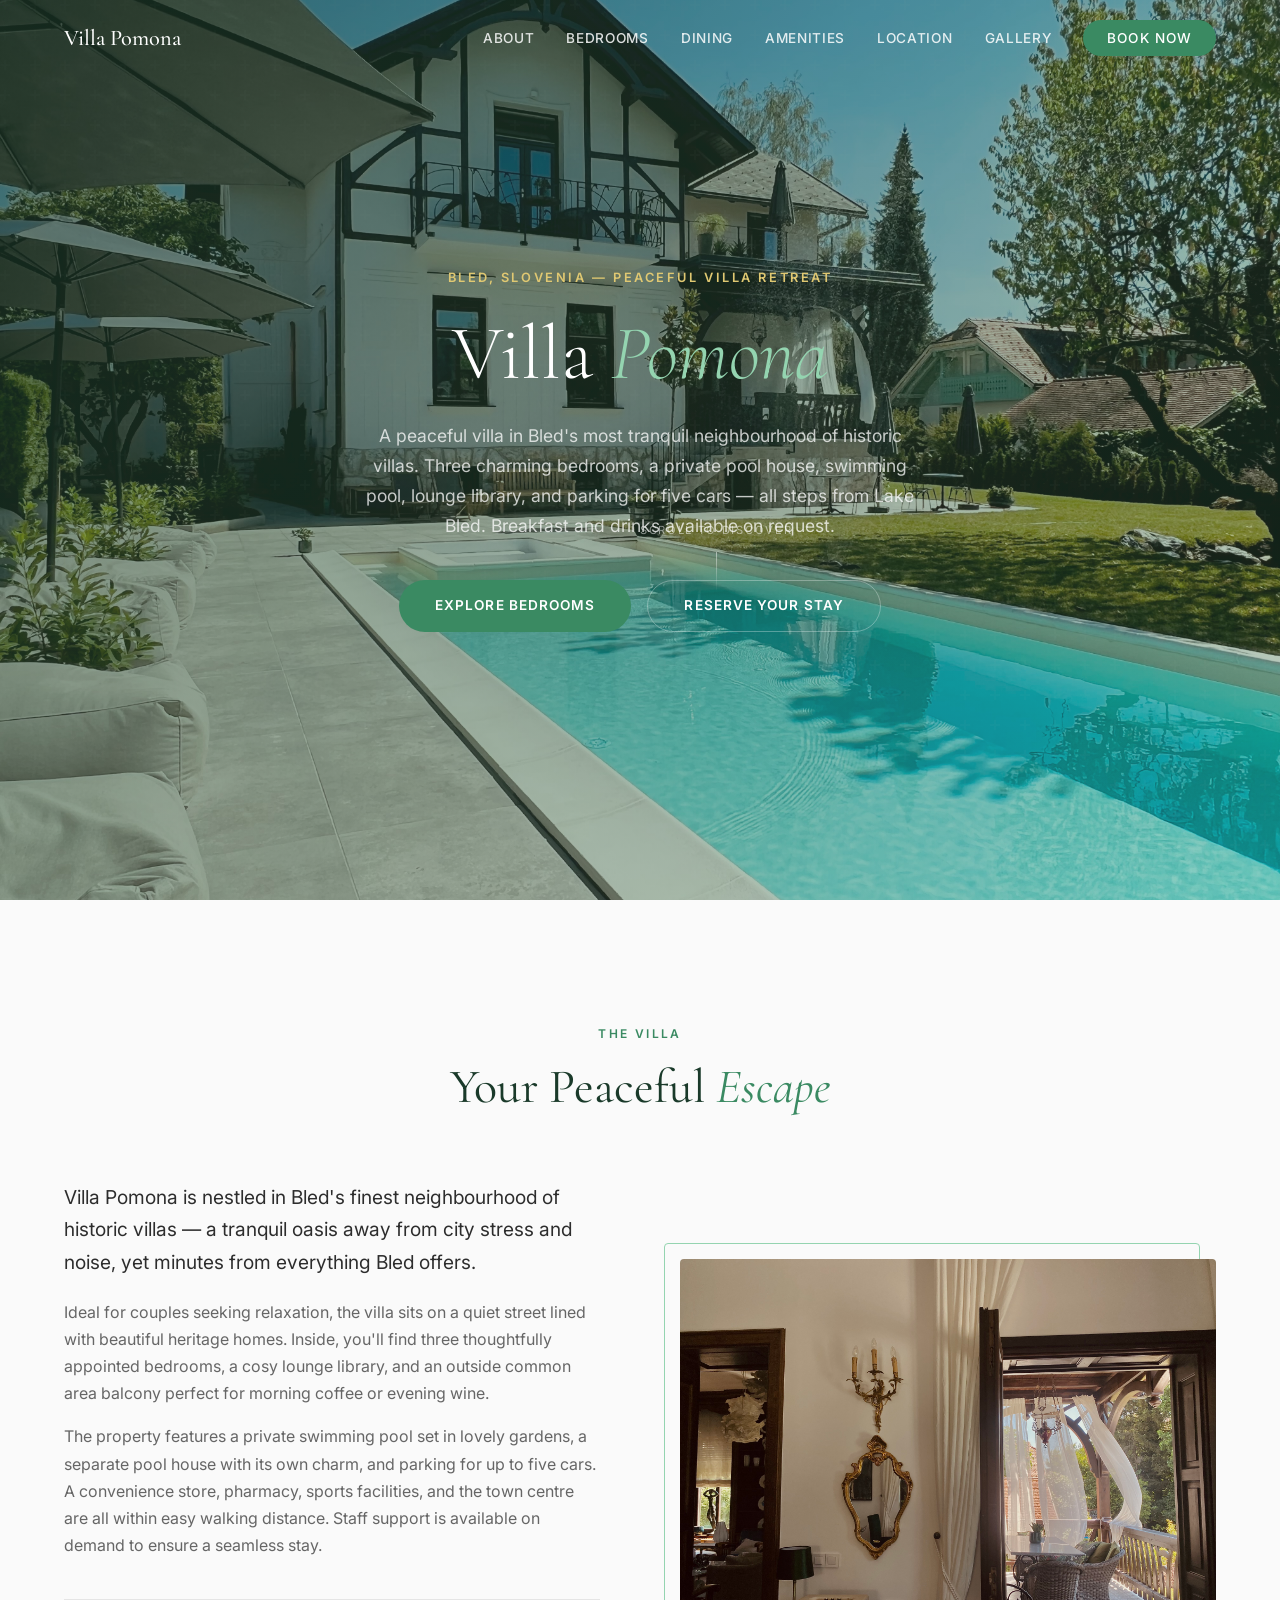
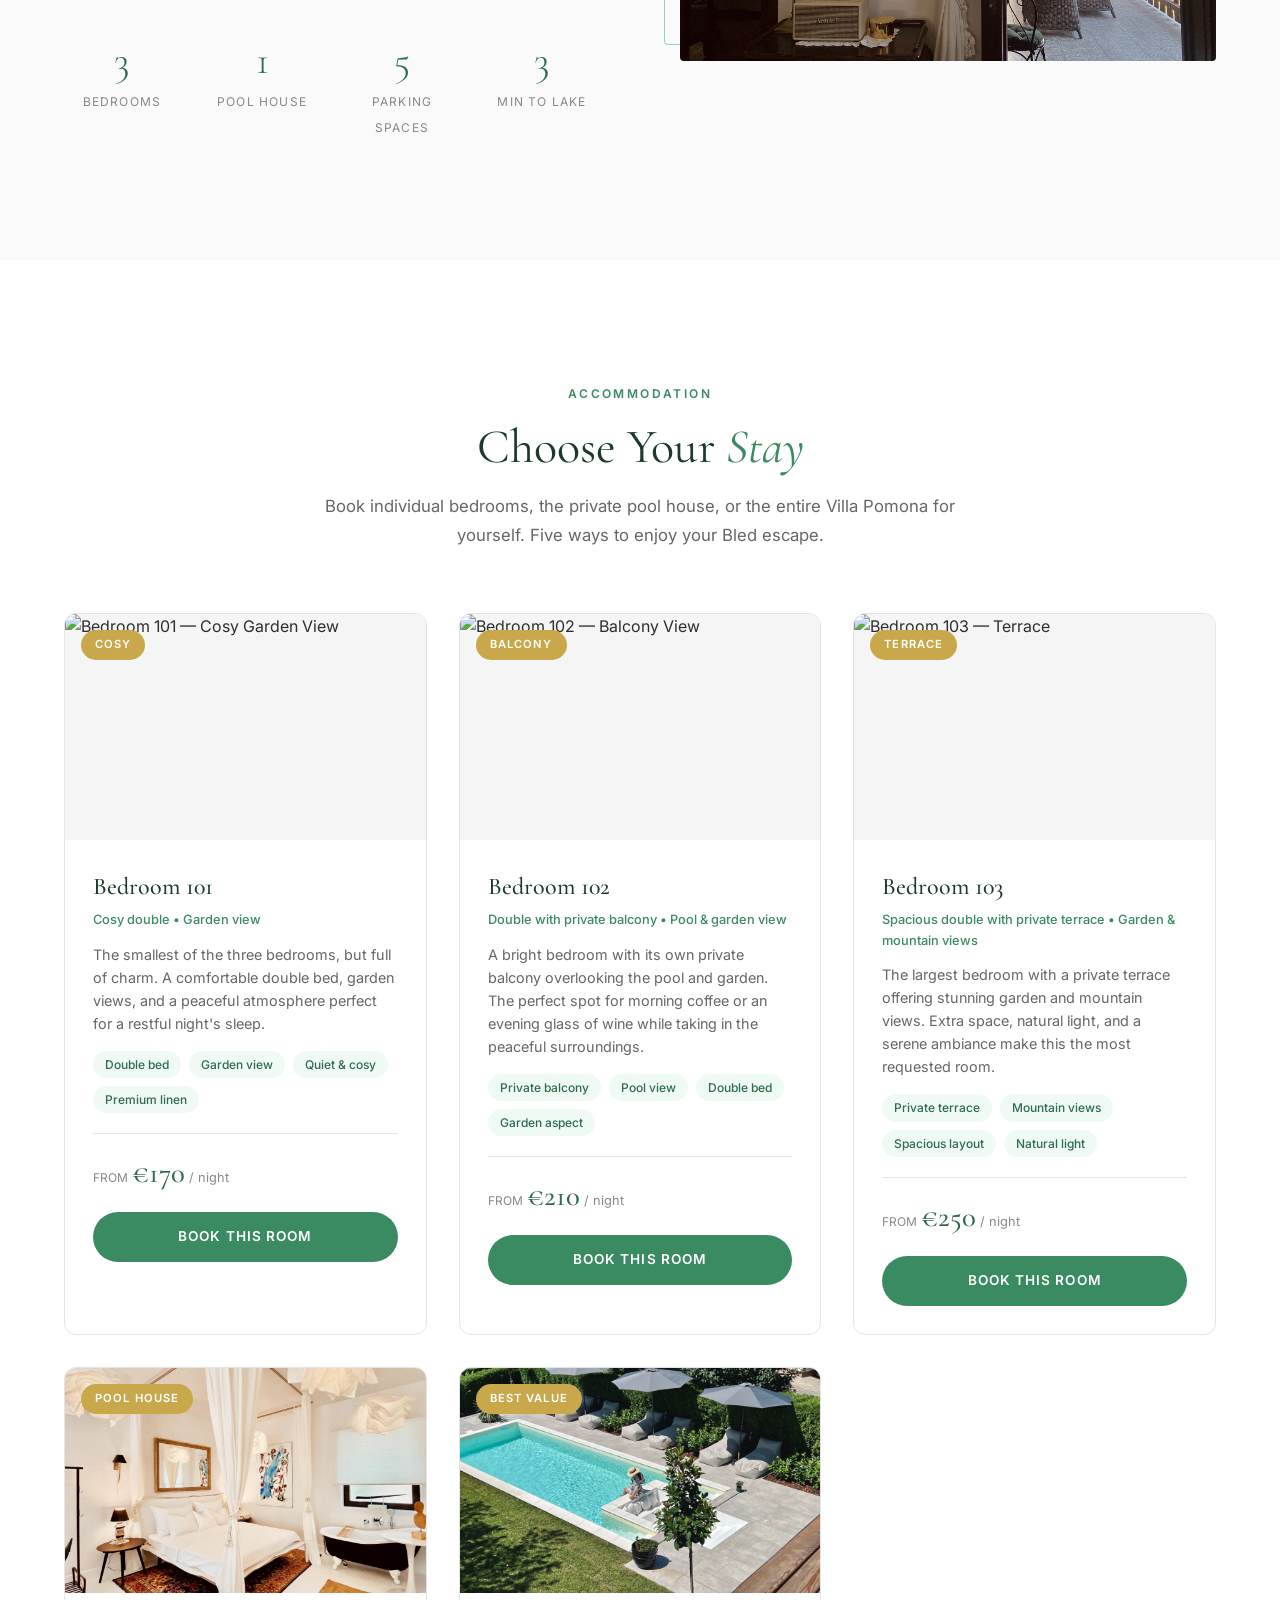
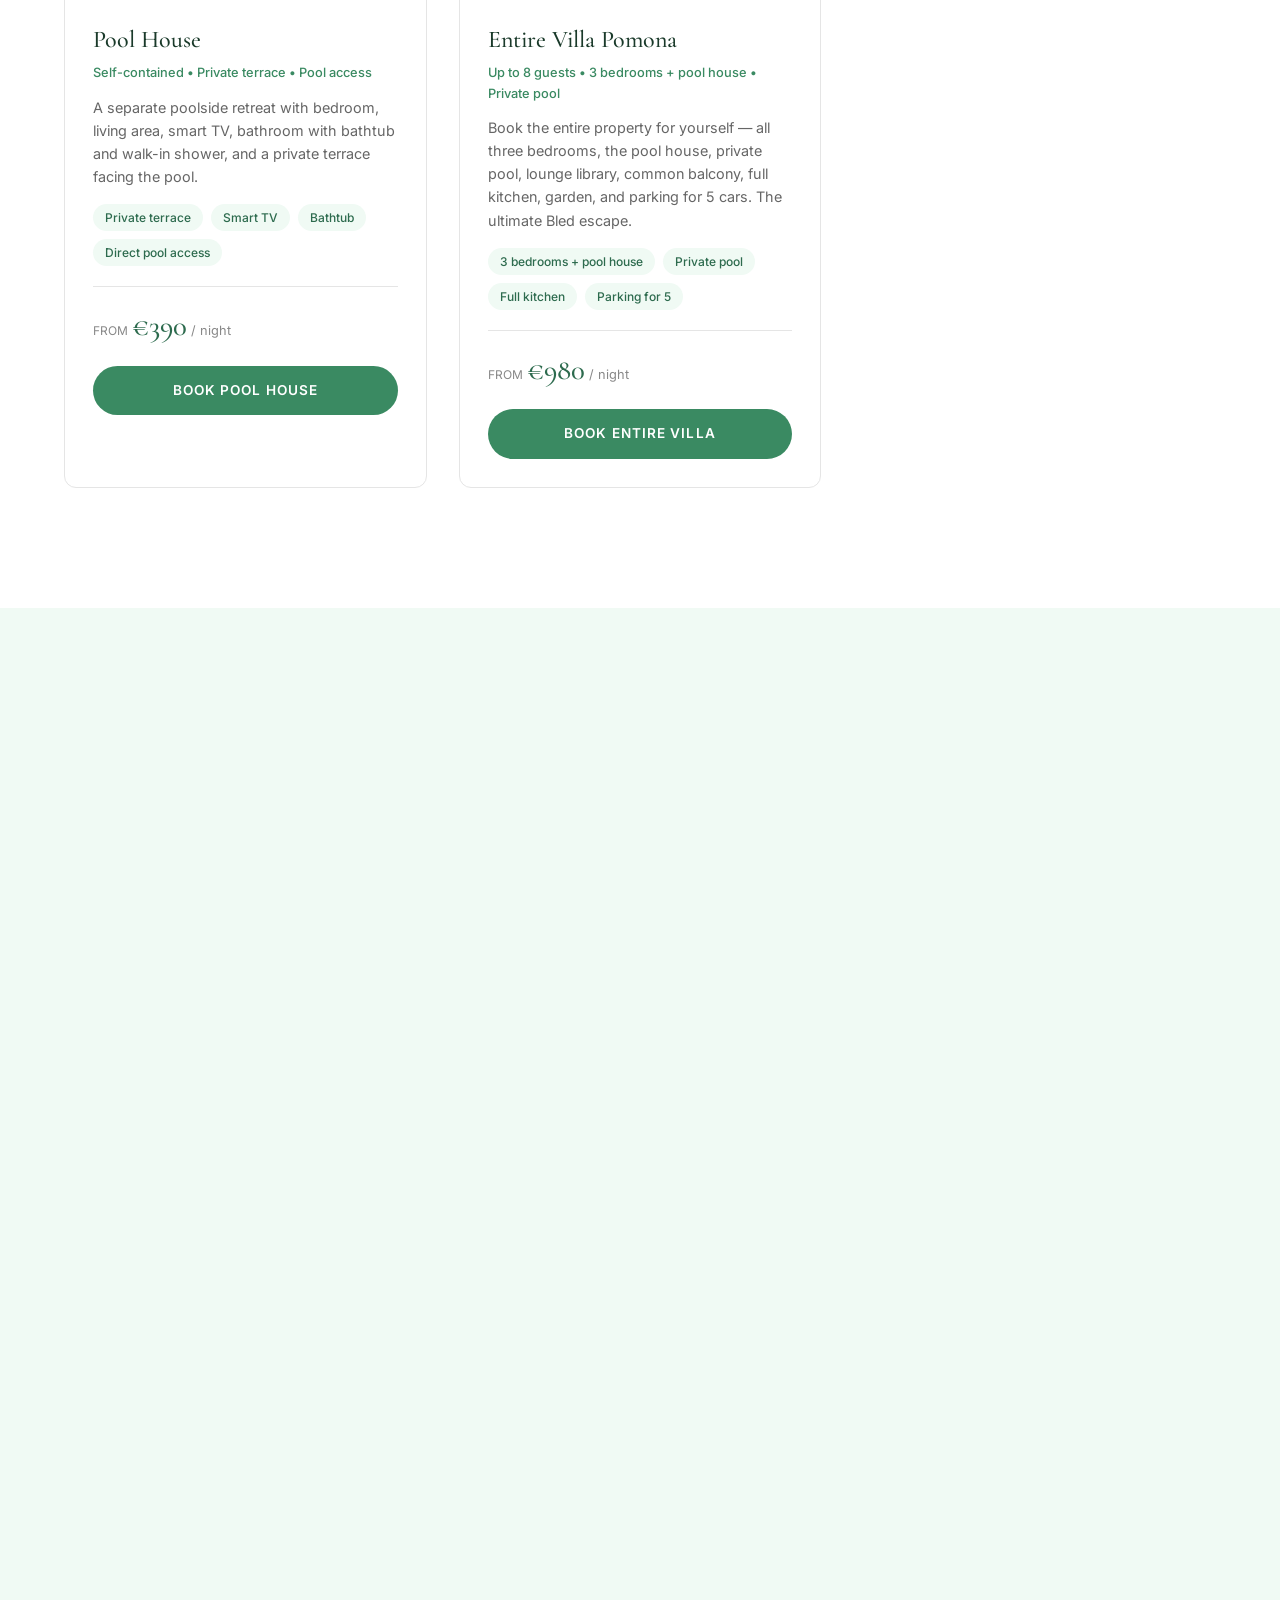
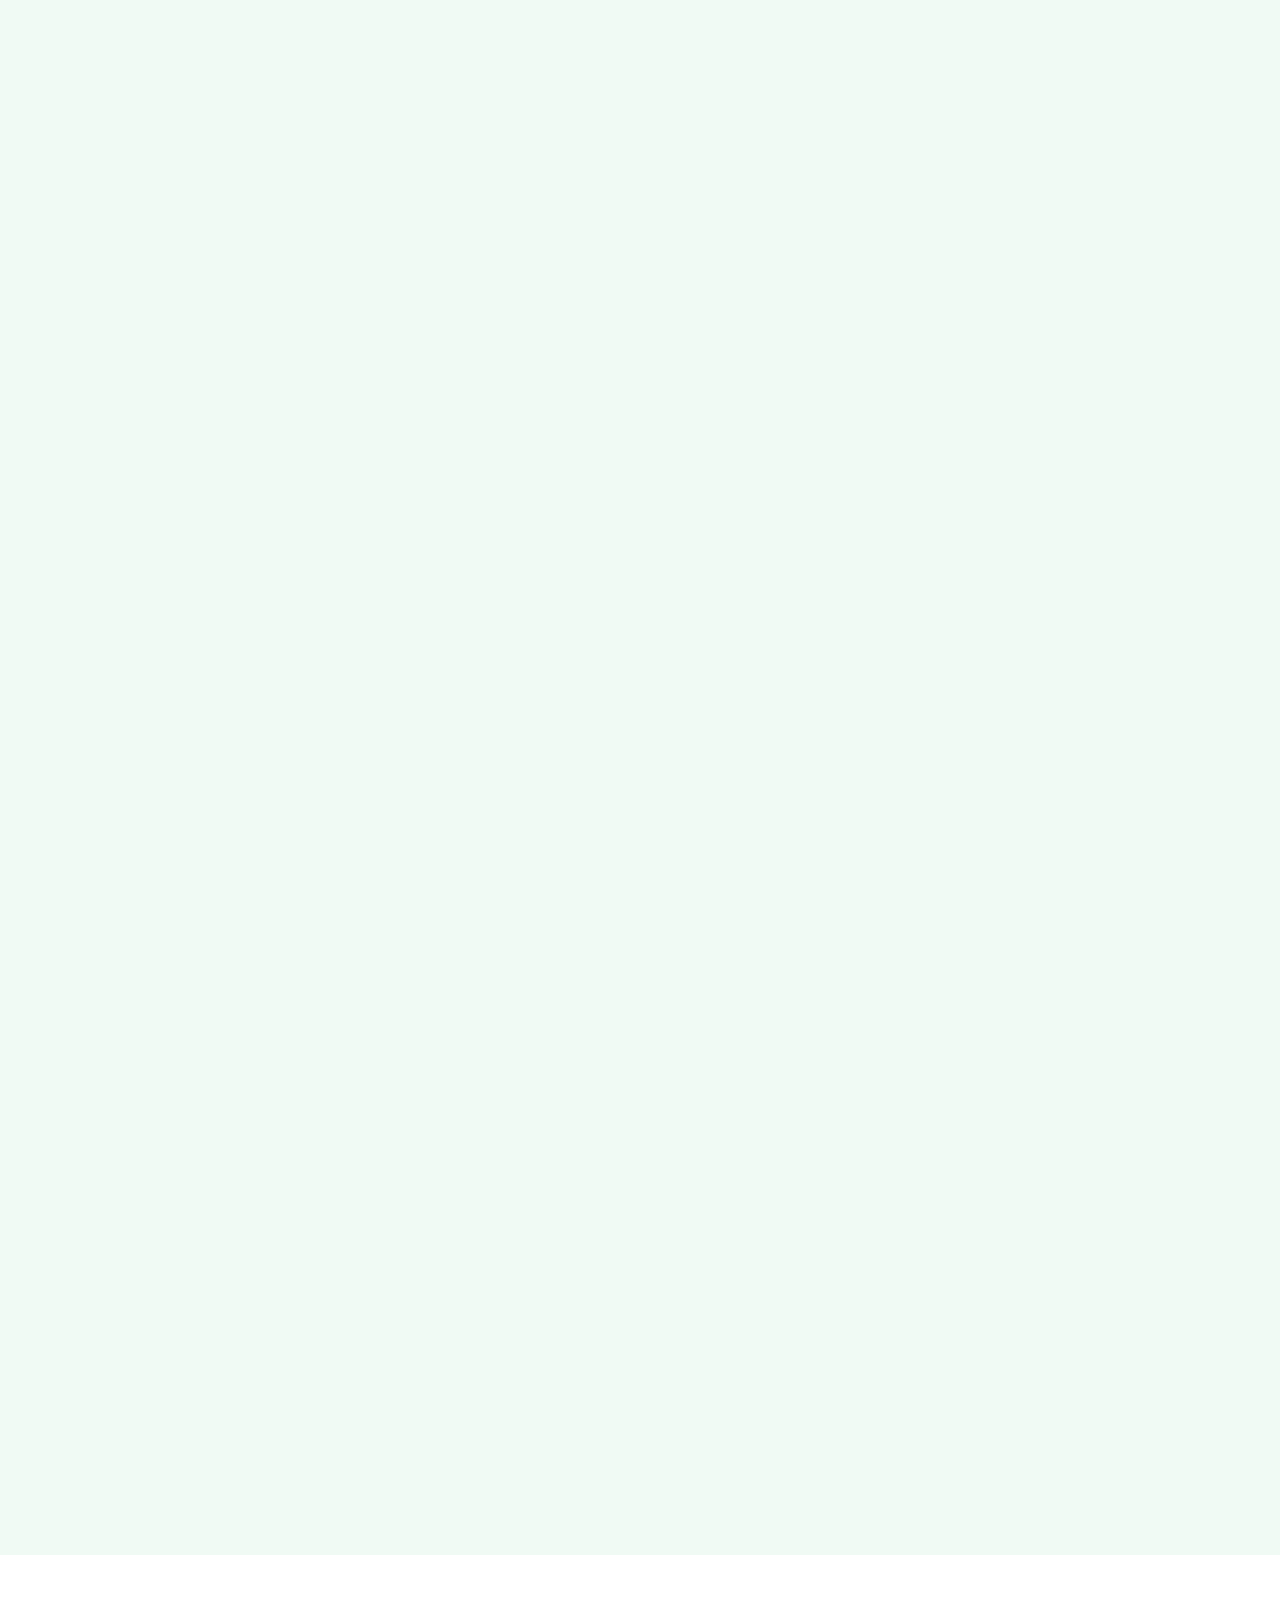
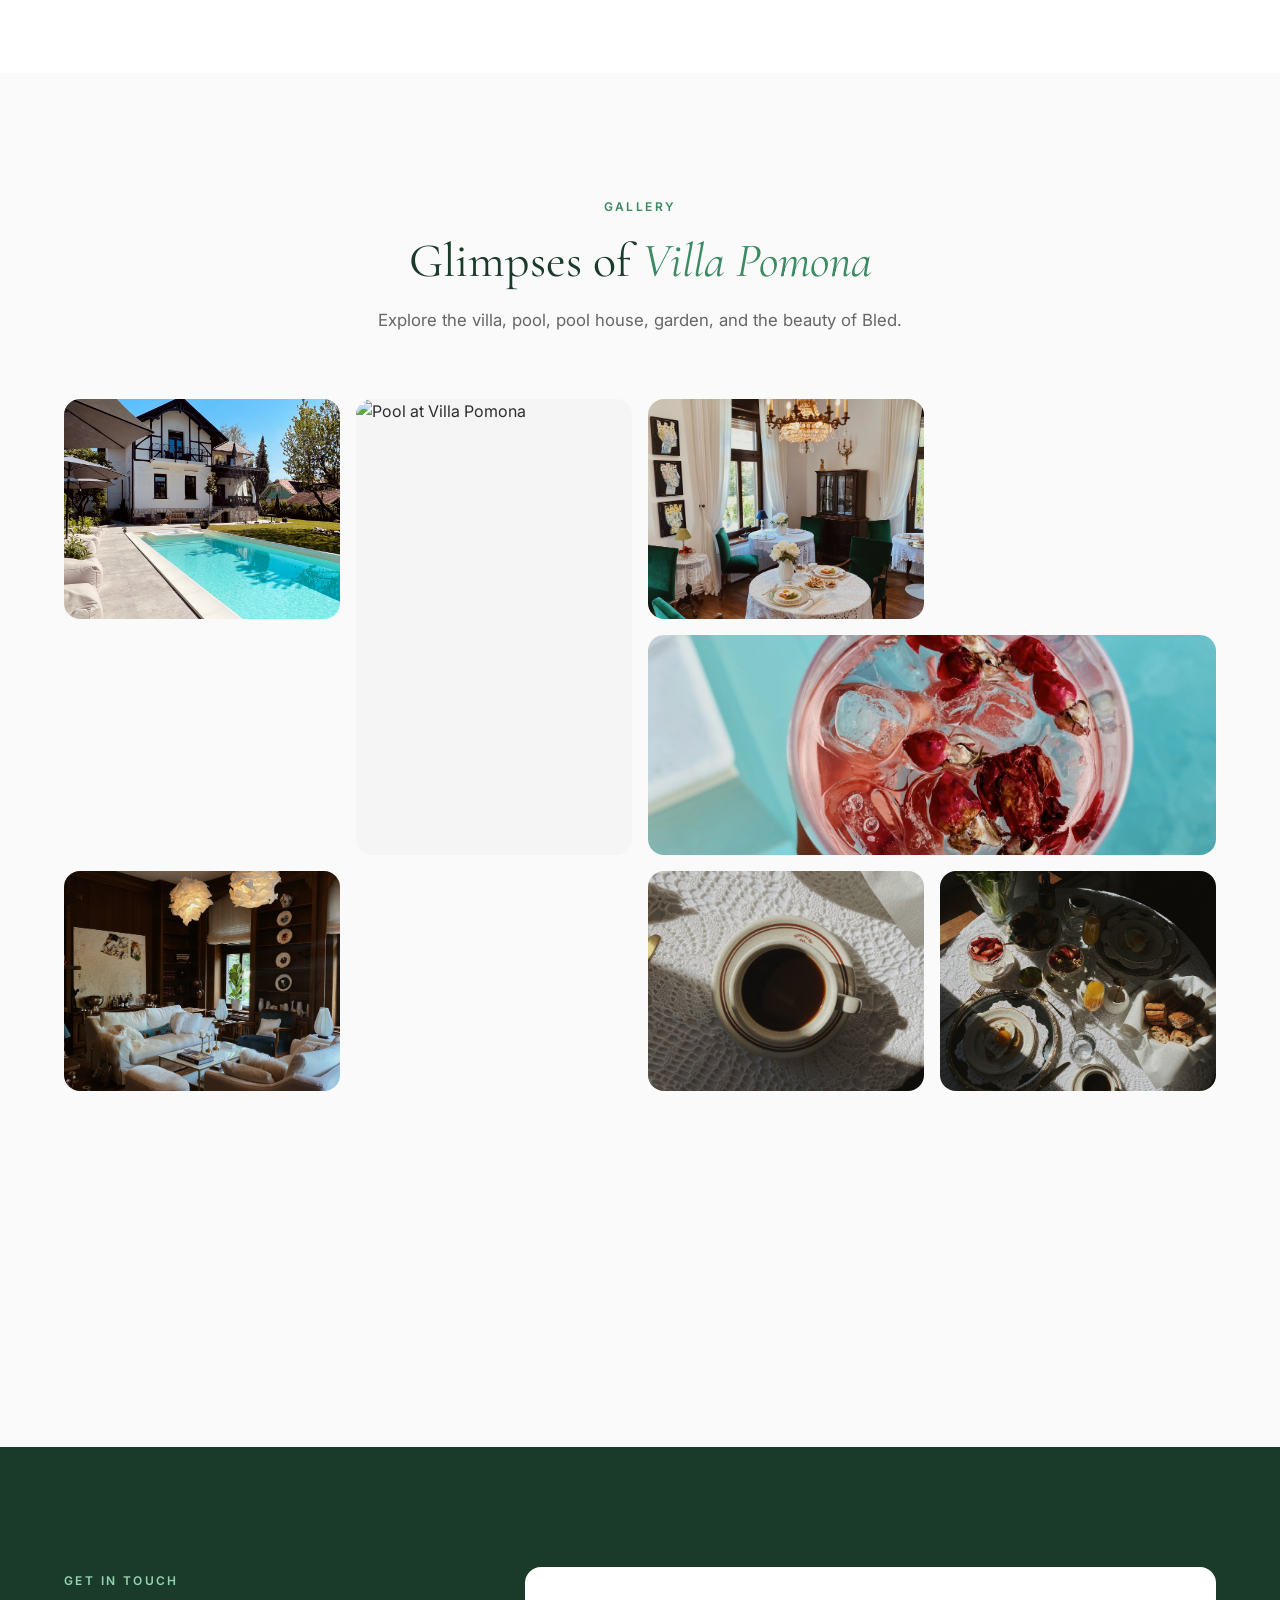
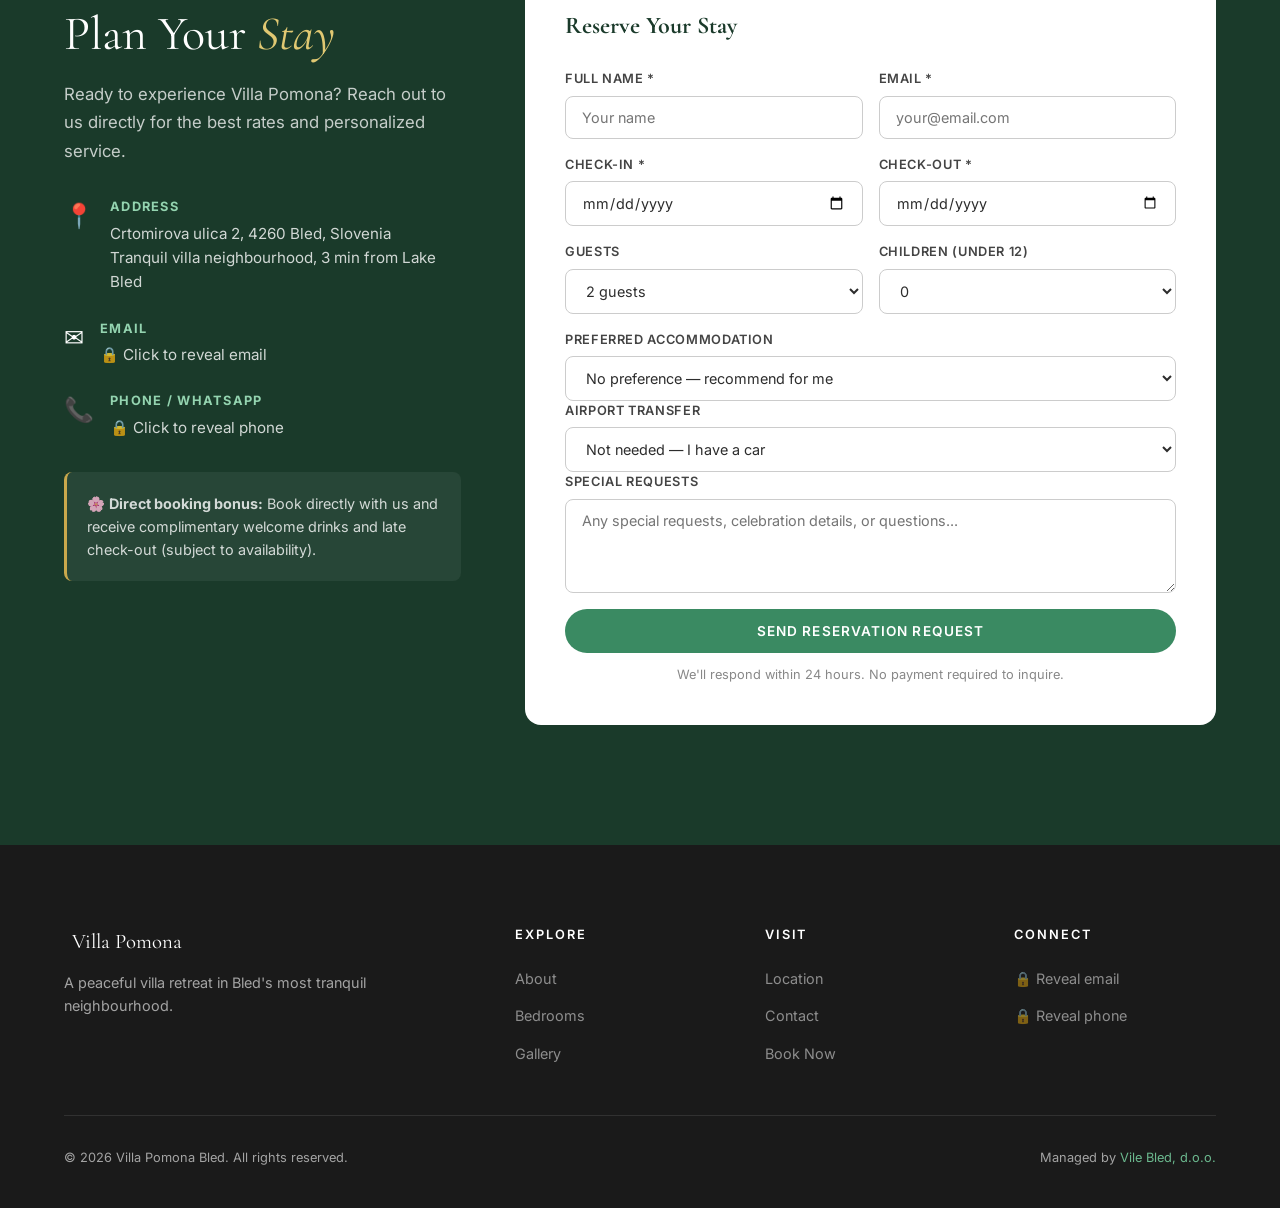
==== commit ef861916: "v1.4: add dining section — poolside breakfast, Villa Adora dinner, wine cellar & Slovene wines" ====
--- a/index.html
+++ b/index.html
@@ -32,6 +32,7 @@
             <ul class="nav-links" id="navLinks">
                 <li><a href="#about">About</a></li>
                 <li><a href="#bedrooms">Bedrooms</a></li>
+                <li><a href="#dining">Dining</a></li>
                 <li><a href="#amenities">Amenities</a></li>
                 <li><a href="#location">Location</a></li>
                 <li><a href="#gallery">Gallery</a></li>
@@ -176,6 +177,38 @@
         </div>
     </section>
 
+    <section class="section dining" id="dining">
+        <div class="container">
+            <div class="section-header">
+                <span class="section-tag">Dining</span>
+                <h2 class="section-title">Breakfast by the <em>Pool</em></h2>
+                <p class="section-desc">Start your day with a delicious breakfast served by the pool or with a stunning pool view. In the evening, your sister property Villa Adora awaits with a fine multi-course dinner experience.</p>
+            </div>
+            <div class="dining-grid">
+                <div class="dining-card reveal">
+                    <span class="dining-icon">&#127860;</span>
+                    <h3>Poolside Breakfast</h3>
+                    <p>Enjoy a rich breakfast by the pool or on the terrace overlooking the garden &mdash; fresh pastries, local produce, and your morning coffee in the fresh Bled air.</p>
+                </div>
+                <div class="dining-card reveal">
+                    <span class="dining-icon">&#127858;</span>
+                    <h3>Dinner at Villa Adora</h3>
+                    <p>Villa Pomona is connected to <a href="https://www.adorabled.com" style="color:var(--green-600);text-decoration:underline;">Villa Adora</a>, where guests can enjoy exquisite multi-course dinners prepared by a private chef.</p>
+                </div>
+                <div class="dining-card reveal">
+                    <span class="dining-icon">&#127863;</span>
+                    <h3>Wine Cellar</h3>
+                    <p>Villa Adora features a rich wine cellar with a carefully curated selection of Slovenian wines &mdash; perfect for pairing with your dinner or an evening tasting.</p>
+                </div>
+                <div class="dining-card reveal">
+                    <span class="dining-icon">&#127867;</span>
+                    <h3>Slovenian Wines</h3>
+                    <p>Discover award-winning wines from Goriška Brda, Štajerska, and beyond. Our selection showcases the best of Slovenian winemaking tradition.</p>
+                </div>
+            </div>
+        </div>
+    </section>
+
     <section class="section amenities" id="amenities">
         <div class="container">
             <div class="section-header">
--- a/styles.css
+++ b/styles.css
@@ -117,6 +117,15 @@
 .price-from { font-size: 0.75rem; color: var(--neutral-500); text-transform: uppercase; }
 .price-amount { font-family: var(--font-serif); font-size: 1.8rem; font-weight: 500; color: var(--green-700); }
 .price-night { font-size: 0.8rem; color: var(--neutral-500); }
+
+/* Dining */
+.dining { background: var(--green-50); }
+.dining-grid { display: grid; grid-template-columns: repeat(auto-fit, minmax(240px, 1fr)); gap: 24px; }
+.dining-card { background: #fff; padding: 40px 32px; border-radius: 12px; text-align: center; border: 1px solid var(--neutral-200); transition: all 0.3s var(--ease); }
+.dining-card:hover { border-color: var(--green-300); transform: translateY(-4px); box-shadow: 0 12px 40px rgba(0,0,0,0.06); }
+.dining-icon { font-size: 2.5rem; margin-bottom: 16px; display: block; }
+.dining-card h3 { font-family: var(--font-serif); font-size: 1.3rem; color: var(--green-900); margin-bottom: 12px; }
+.dining-card p { font-size: 0.9rem; color: var(--neutral-600); line-height: 1.6; }
 
 .amenities { background: var(--green-50); }
 .amenities-grid { display: grid; grid-template-columns: repeat(auto-fit, minmax(280px, 1fr)); gap: 24px; }
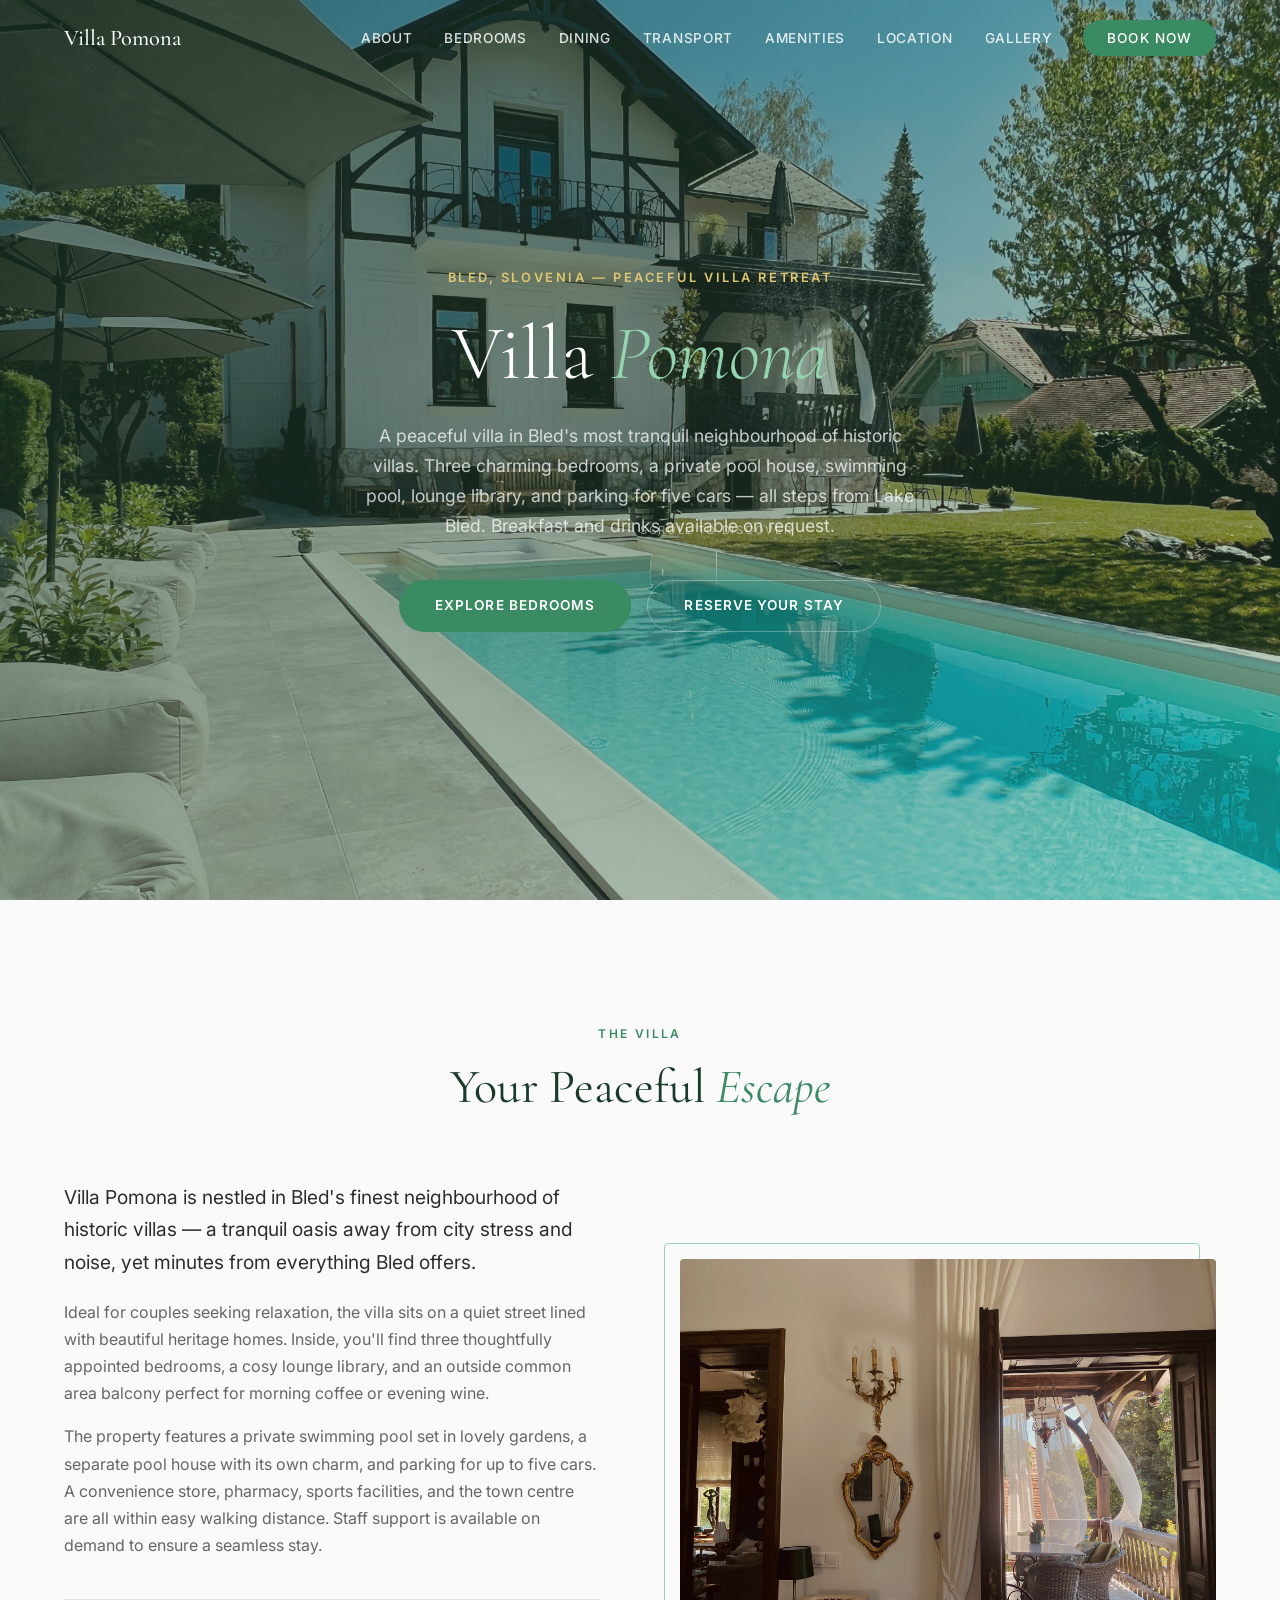
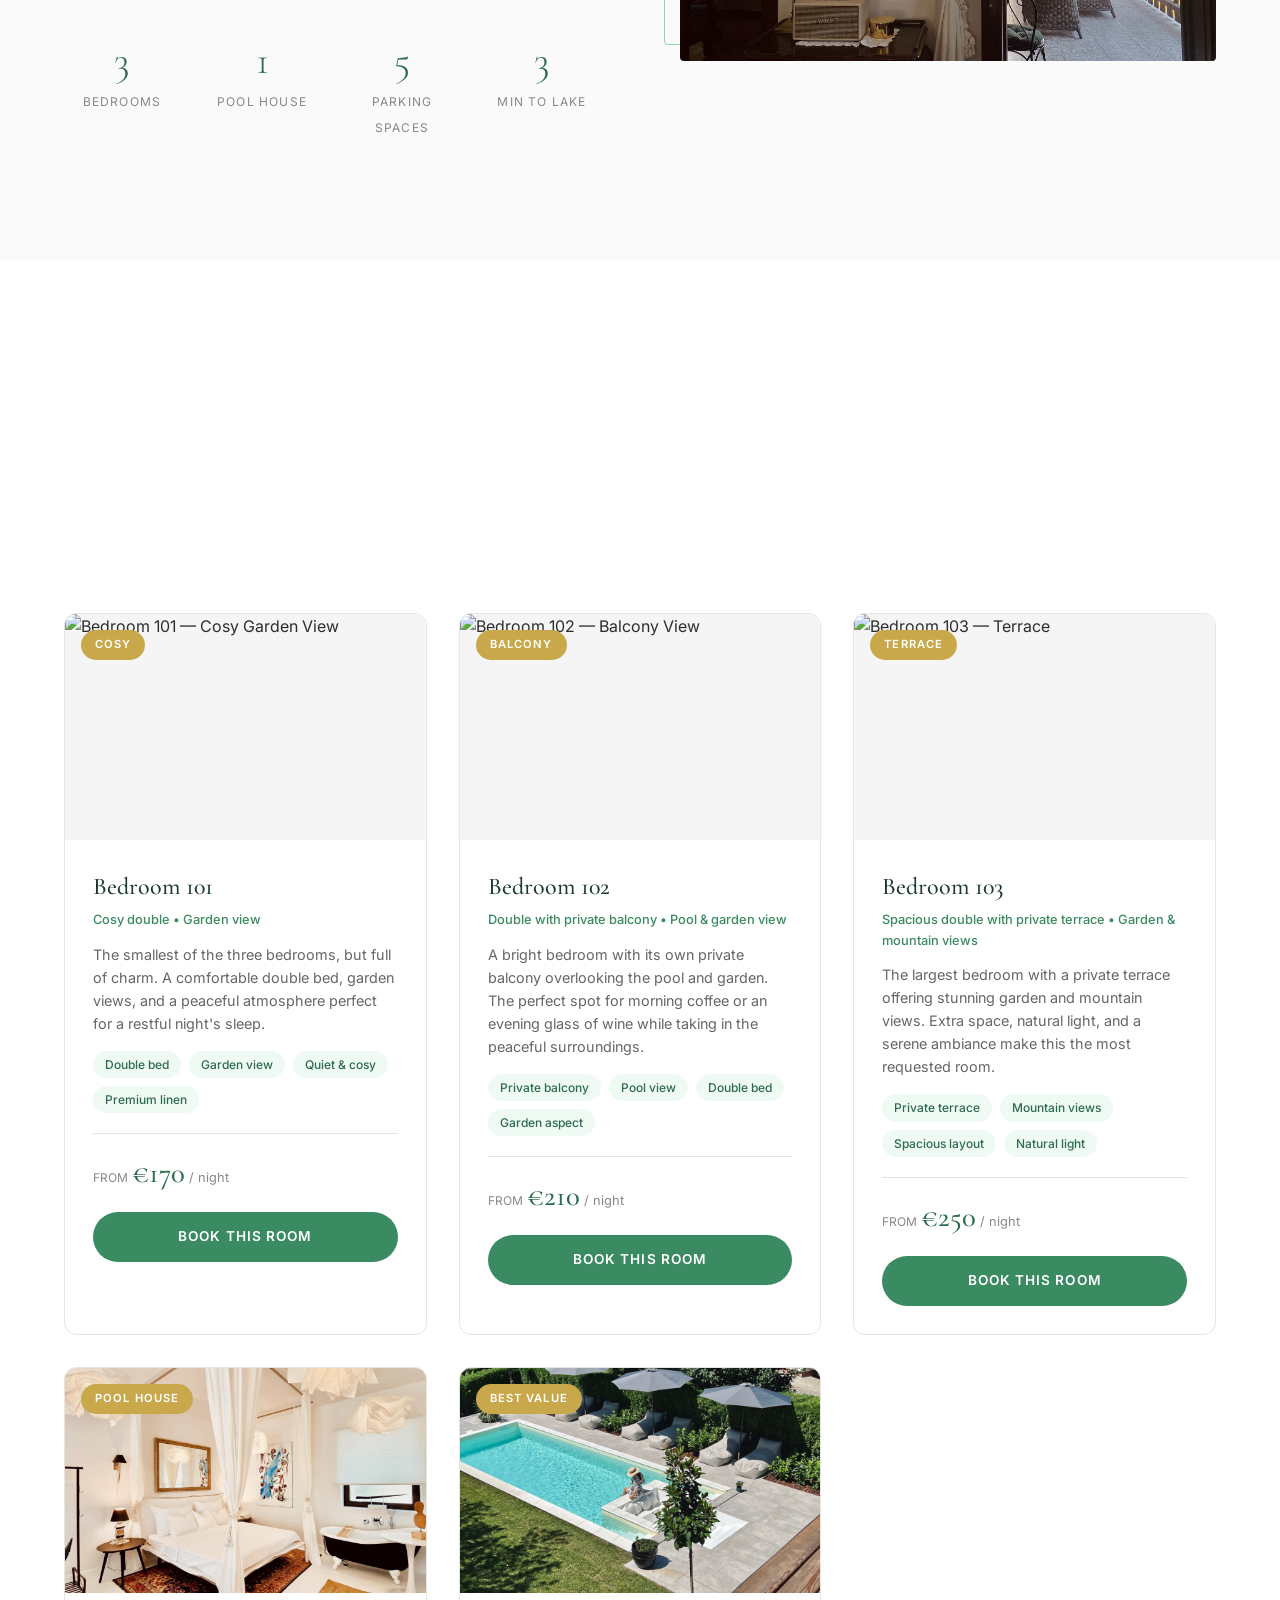
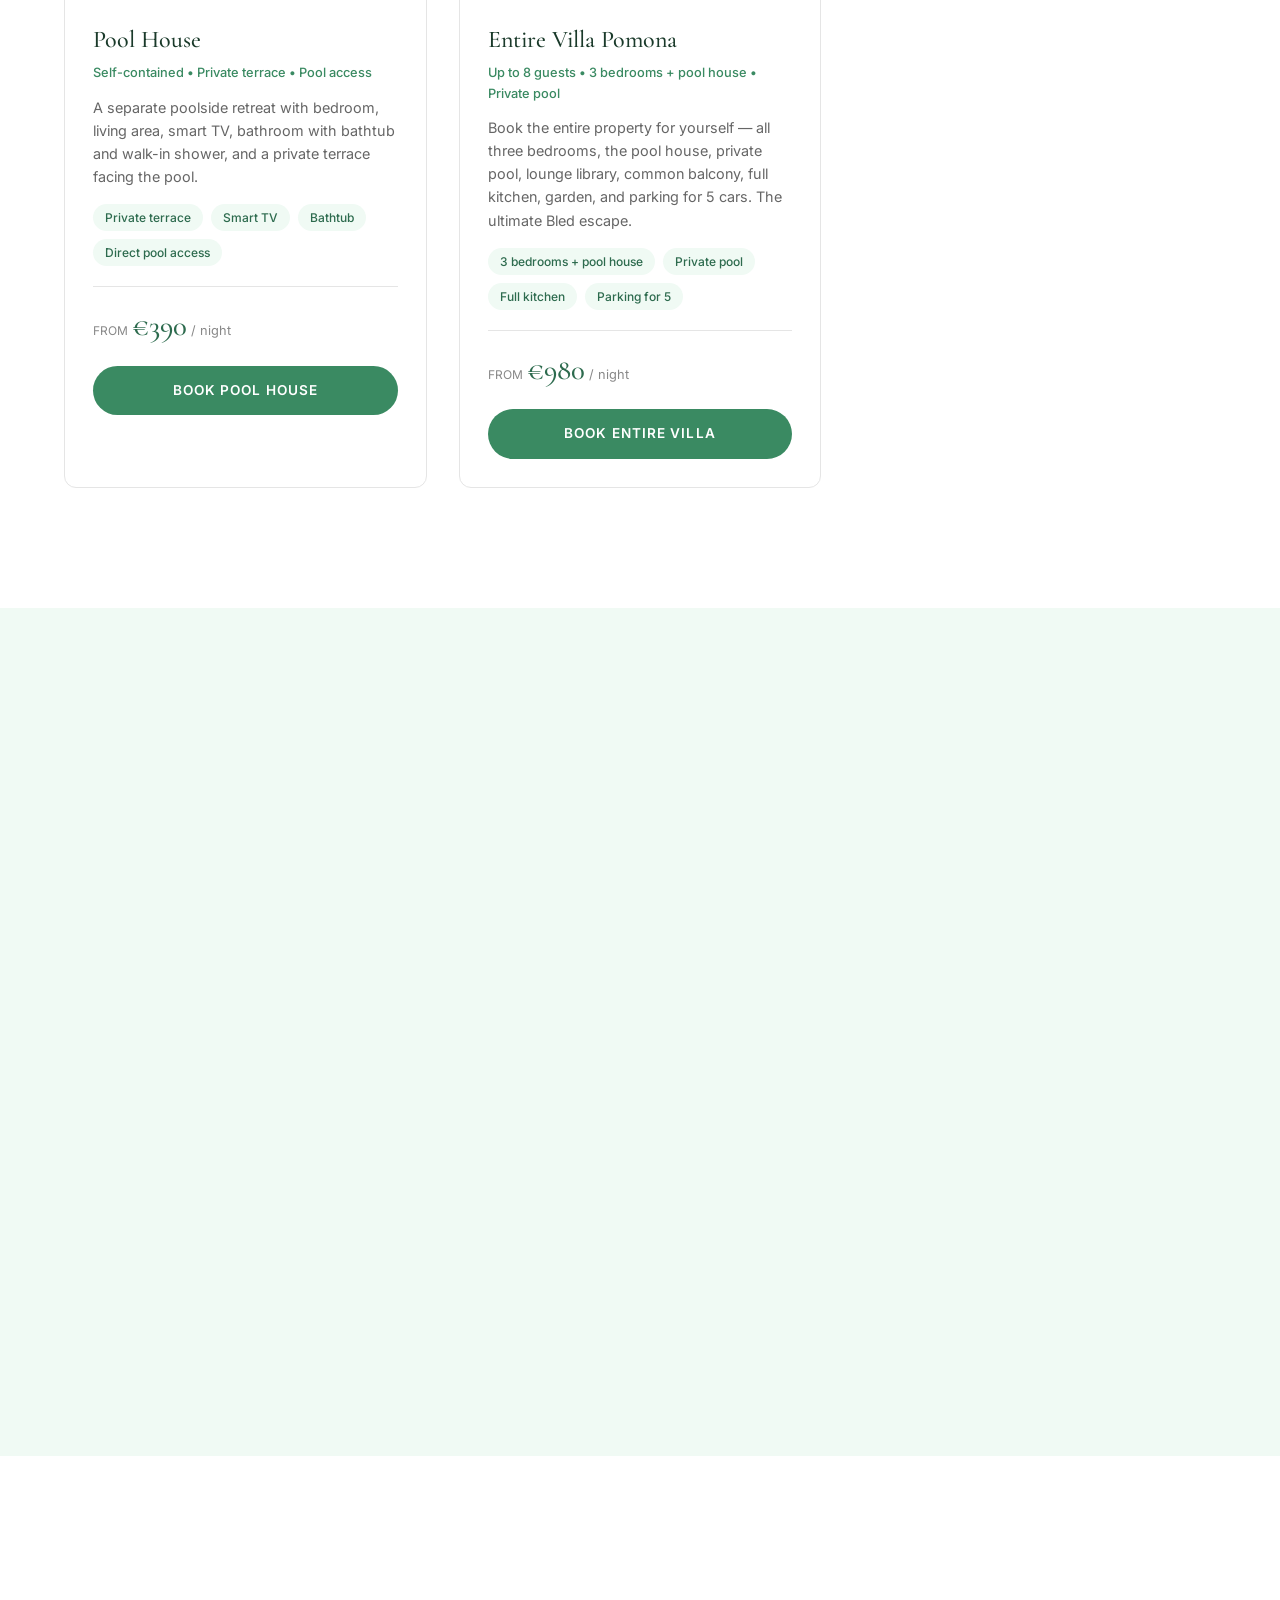
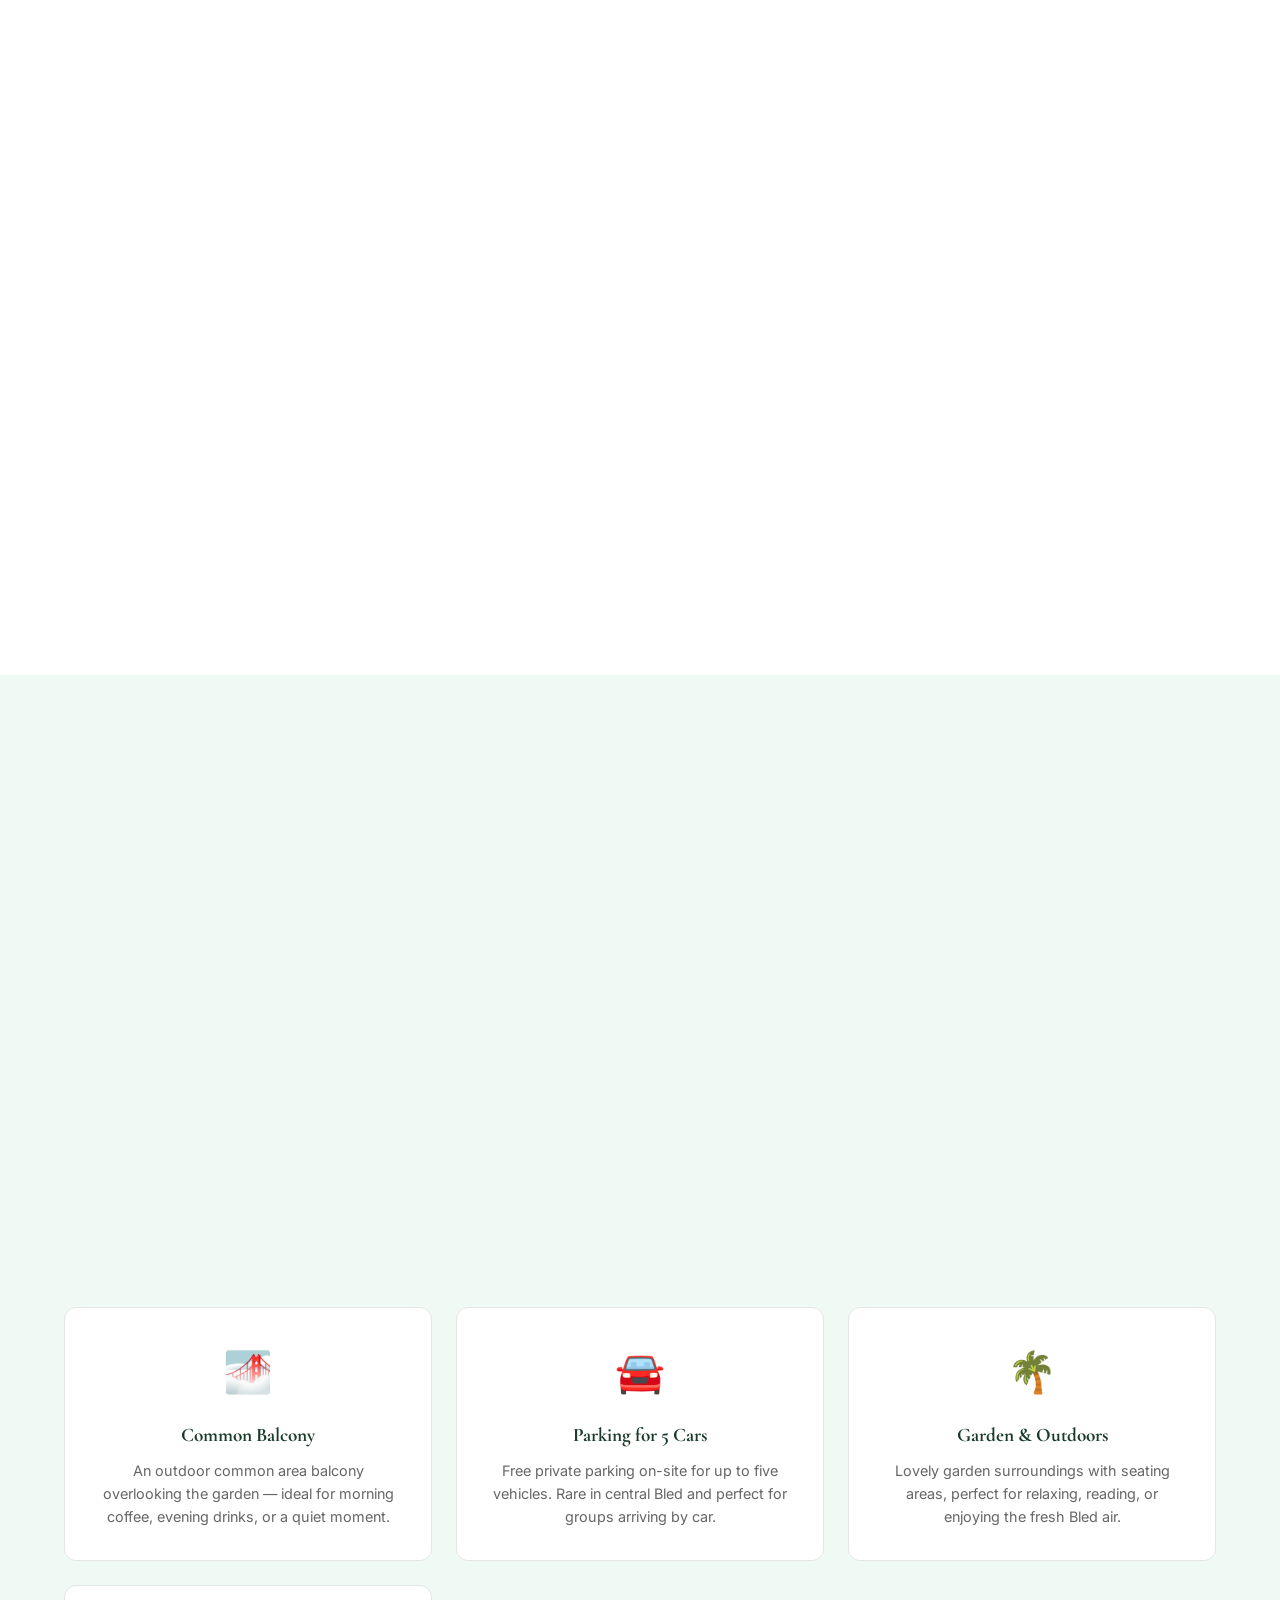
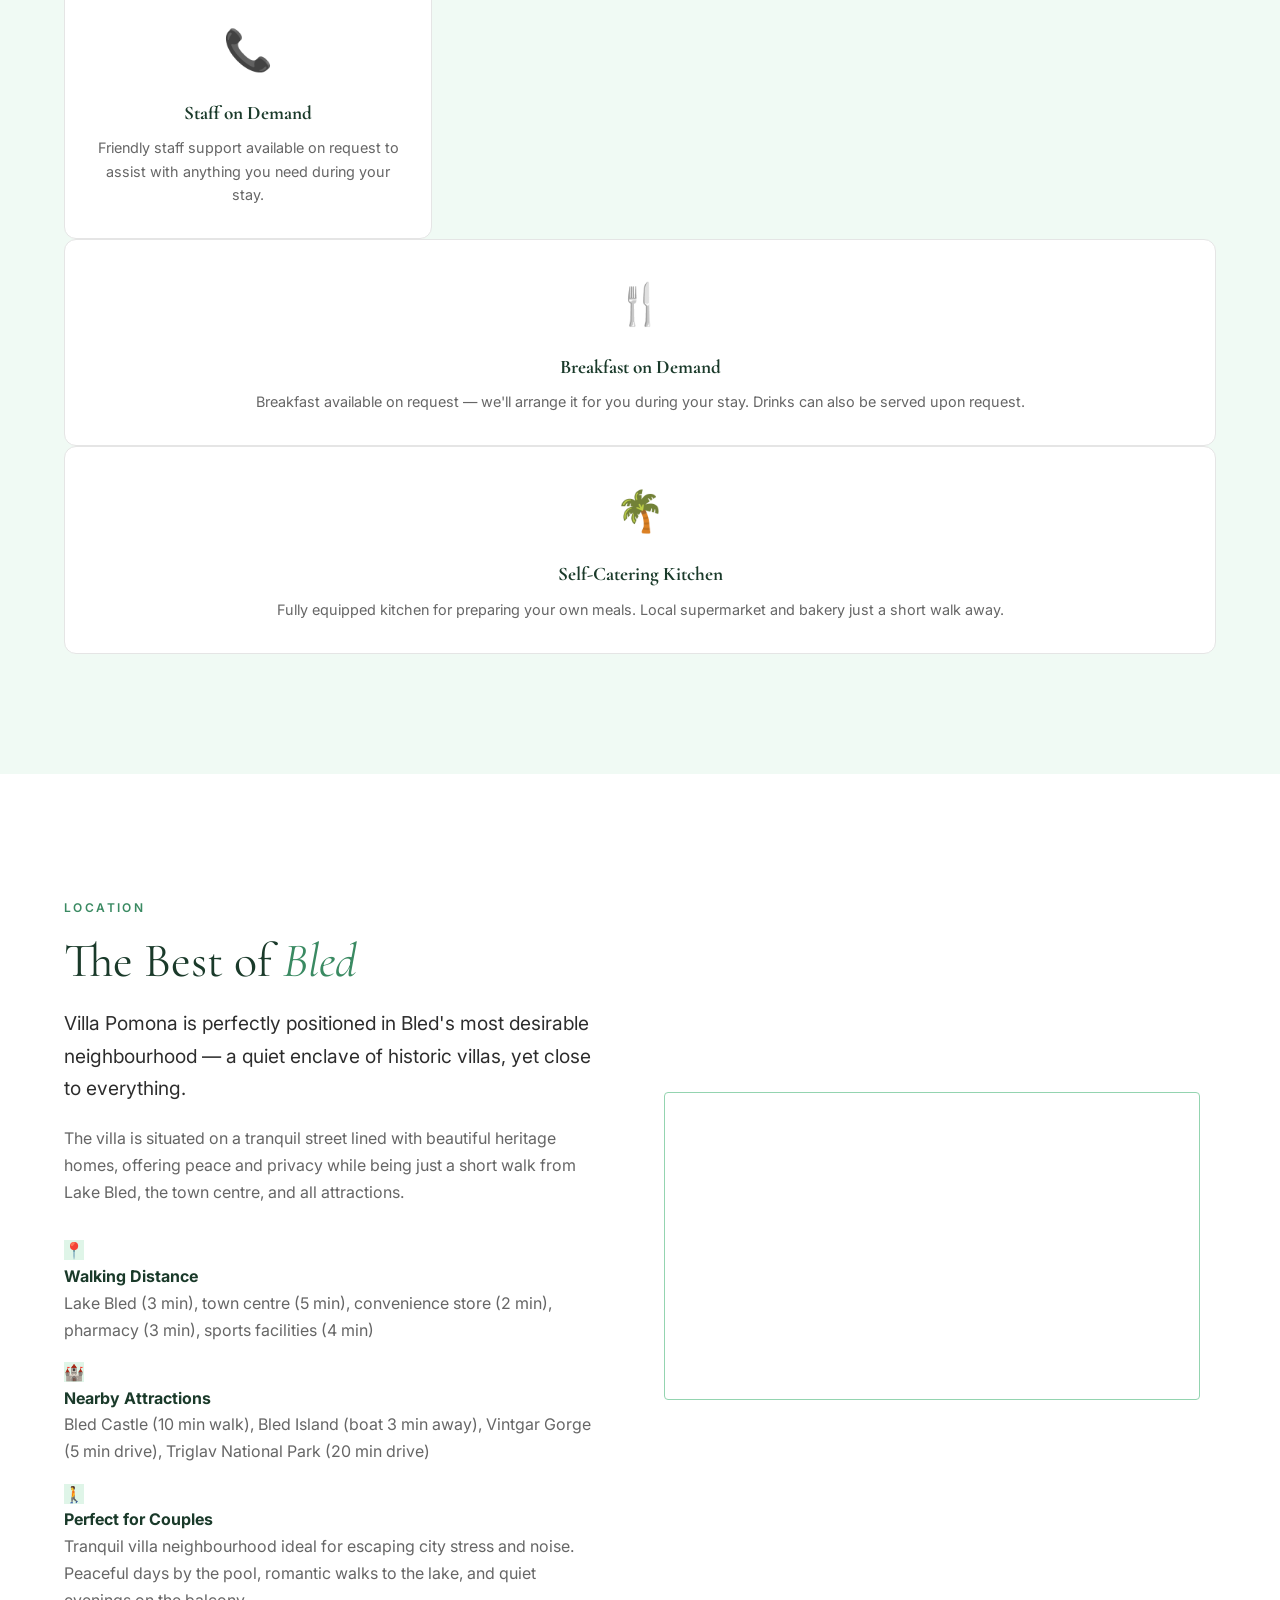
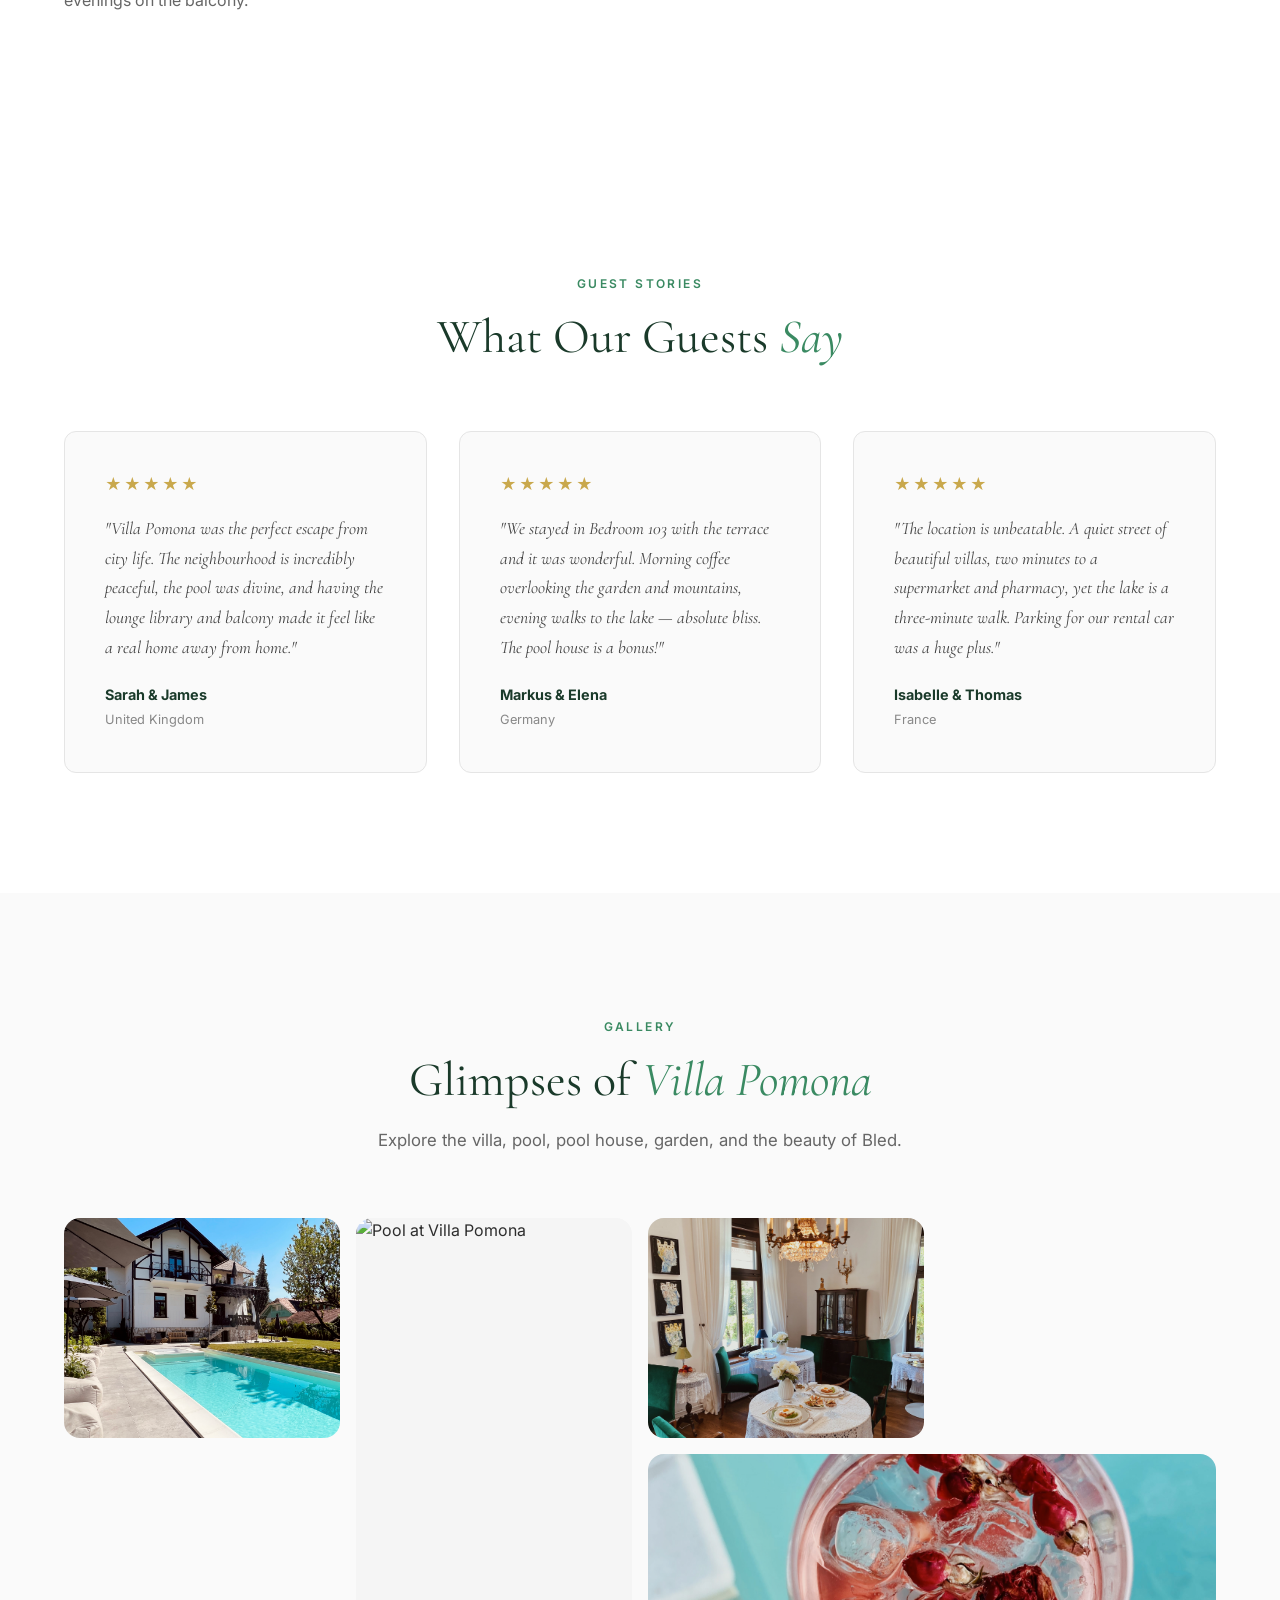
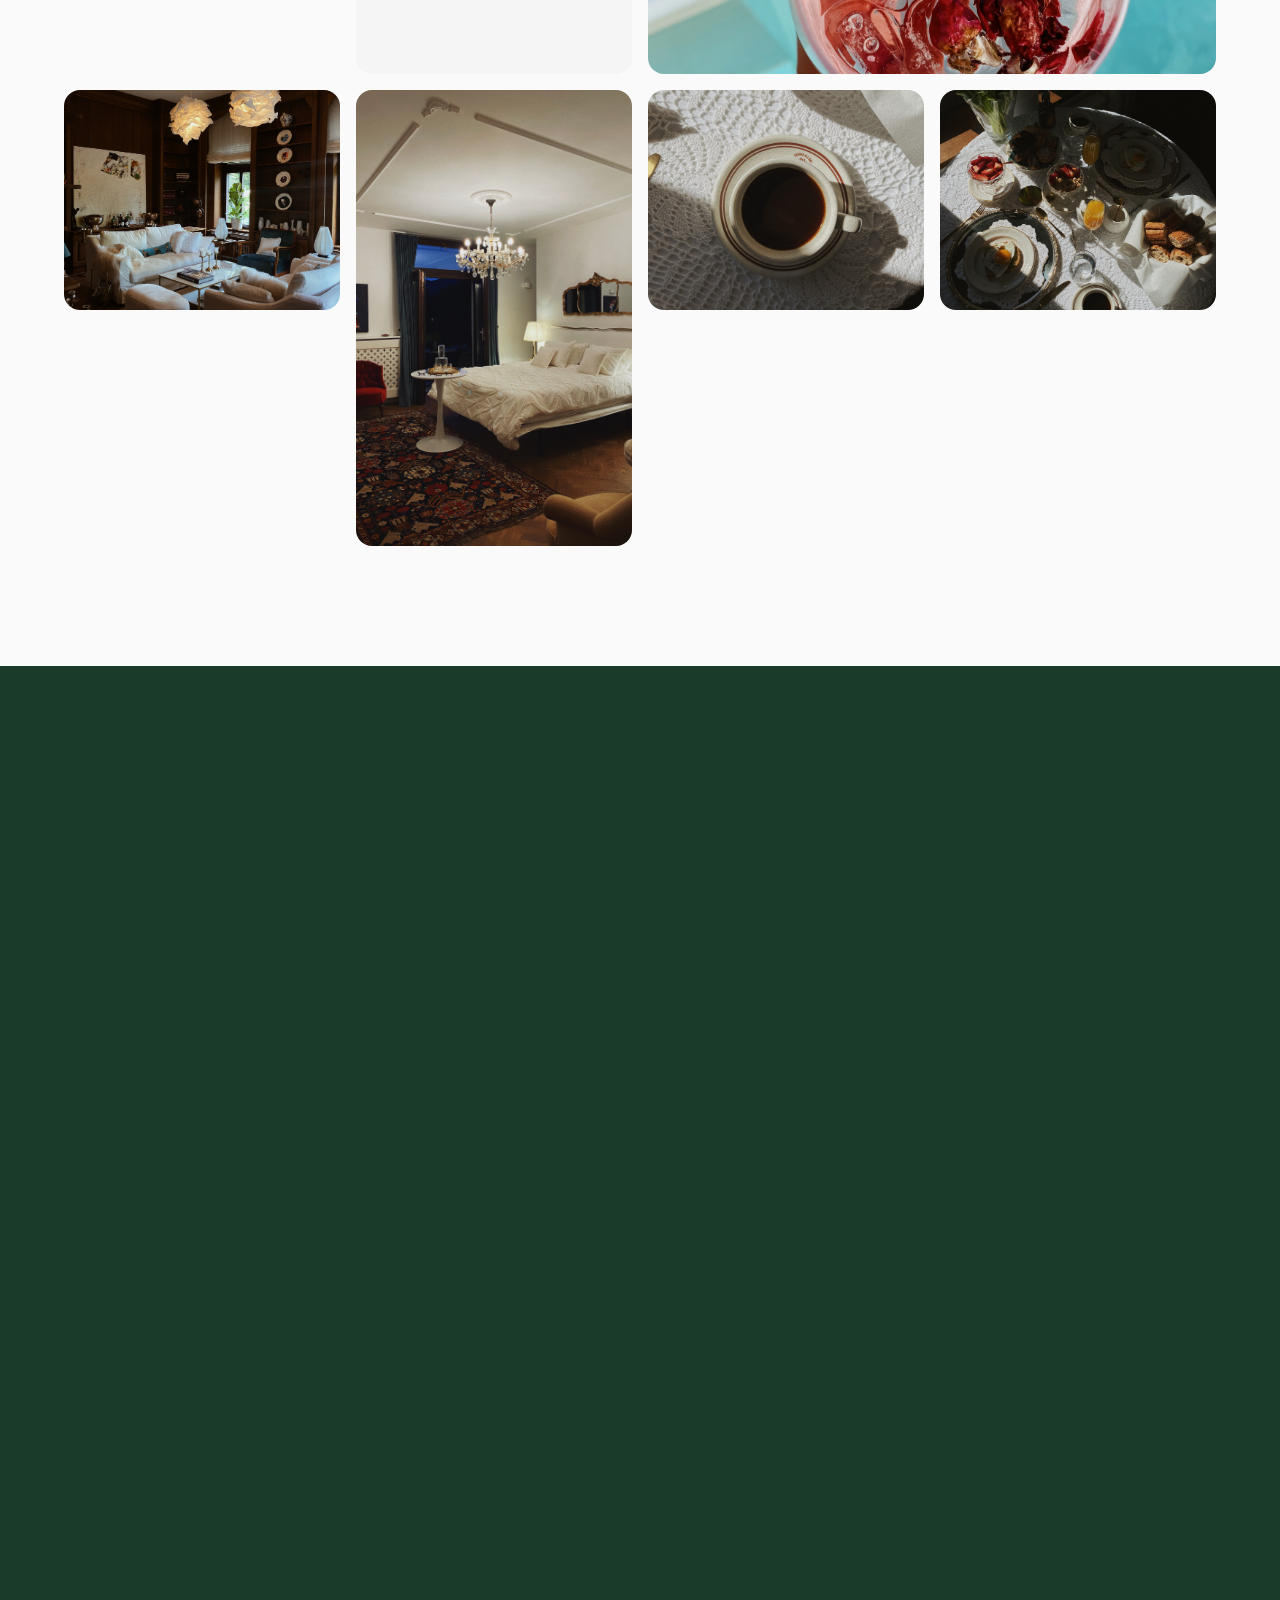
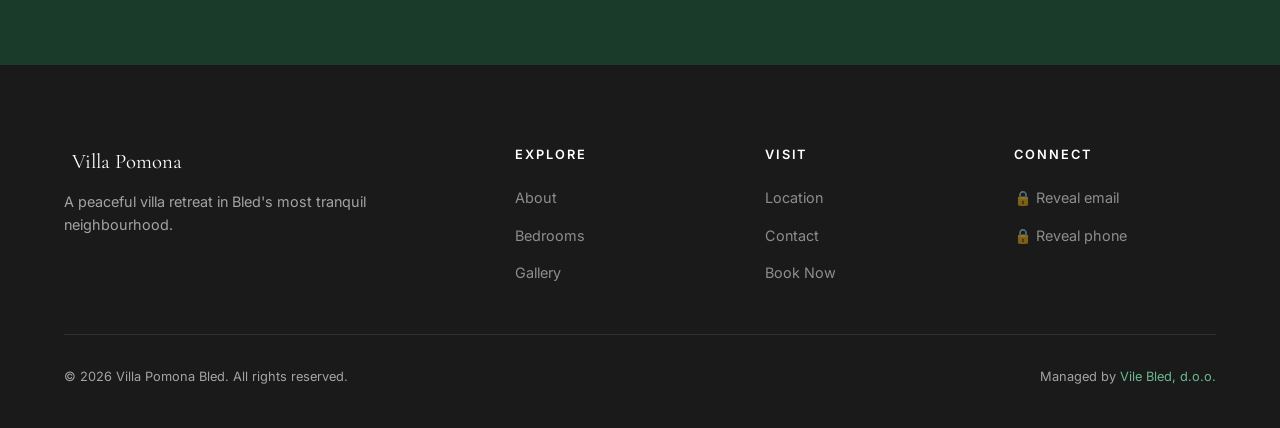
==== commit 0e82ee30: "v1.5: add transport & tours section — shuttle to castle, Ljubljana, Venice, boat rental guidance" ====
--- a/index.html
+++ b/index.html
@@ -33,6 +33,7 @@
                 <li><a href="#about">About</a></li>
                 <li><a href="#bedrooms">Bedrooms</a></li>
                 <li><a href="#dining">Dining</a></li>
+                <li><a href="#transport">Transport</a></li>
                 <li><a href="#amenities">Amenities</a></li>
                 <li><a href="#location">Location</a></li>
                 <li><a href="#gallery">Gallery</a></li>
@@ -209,6 +210,38 @@
         </div>
     </section>
 
+    <section class="section transport" id="transport">
+        <div class="container">
+            <div class="section-header">
+                <span class="section-tag">Transport & Tours</span>
+                <h2 class="section-title">Getting You <em>Wherever</em></h2>
+                <p class="section-desc">We offer convenient shuttle service and guided arrangements to make your stay effortless &mdash; from airport pickups to day trips beyond Bled.</p>
+            </div>
+            <div class="dining-grid">
+                <div class="dining-card reveal">
+                    <span class="dining-icon">&#127937;</span>
+                    <h3>Airport Transfers</h3>
+                    <p>Seamless pickup and drop-off from Ljubljana (LJU) &mdash; €60, or Klagenfurt (KLU) &mdash; €90. Just let us know your flight details.</p>
+                </div>
+                <div class="dining-card reveal">
+                    <span class="dining-icon">&#128205;</span>
+                    <h3>Bled Castle & Local</h3>
+                    <p>We can drive you to Bled Castle, the town centre, lake viewpoints, Vintgar Gorge, and anywhere else in the Bled area upon request.</p>
+                </div>
+                <div class="dining-card reveal">
+                    <span class="dining-icon">&#127959;</span>
+                    <h3>Ljubljana & Beyond</h3>
+                    <p>Day trips to Ljubljana, Lake Bohinj, Triglav National Park, or even Venice, Italy &mdash; we arrange transport and can help plan your itinerary.</p>
+                </div>
+                <div class="dining-card reveal">
+                    <span class="dining-icon">&#9973;</span>
+                    <h3>Boat to the Island</h3>
+                    <p>We can guide you on boat rental options to reach Bled Island &mdash; traditional pletna boats, electric boats, or rowboats. The island church and its famous bell await.</p>
+                </div>
+            </div>
+        </div>
+    </section>
+
     <section class="section amenities" id="amenities">
         <div class="container">
             <div class="section-header">
@@ -426,7 +459,7 @@
                             <div class="form-group"><label for="children">Children (under 12)</label><select id="children" name="children"><option value="0" selected>0</option><option value="1">1</option><option value="2">2</option><option value="3">3</option></select></div>
                         </div>
                         <div class="form-group"><label for="suite">Preferred Accommodation</label><select id="suite" name="suite"><option value="">No preference — recommend for me</option><option value="Bedroom 101">Bedroom 101 — Cosy garden view, from €170/night</option><option value="Bedroom 102">Bedroom 102 — Private balcony, from €210/night</option><option value="Bedroom 103">Bedroom 103 — Private terrace, from €250/night</option><option value="Pool House">Pool House — Private poolside retreat, from €390/night</option><option value="Entire Villa Pomona">Entire Villa Pomona — 3 bedrooms + pool house, up to 8 guests, from €980/night</option></select></div>
-                        <div class="form-group"><label for="transfer">Airport Transfer</label><select id="transfer" name="transfer"><option value="none">Not needed — I have a car</option><option value="lju">Ljubljana (LJU) — €60</option><option value="klu">Klagenfurt (KLU) — €90</option></select></div>
+                        <div class="form-group"><label for="transfer">Airport Transfer / Shuttle</label><select id="transfer" name="transfer"><option value="none">Not needed — I have a car</option><option value="lju">Ljubljana (LJU) — €60</option><option value="klu">Klagenfurt (KLU) — €90</option><option value="castle">Bled Castle &amp; local — on request</option><option value="ljubljana-city">Ljubljana city — on request</option><option value="venice">Venice (Italy) — on request</option><option value="boat">Boat rental to Island — on request</option></select></div>
                         <div class="form-group full-width"><label for="message">Special Requests</label><textarea id="message" name="message" rows="4" placeholder="Any special requests, celebration details, or questions..."></textarea></div>
                         <button type="submit" class="btn btn-primary btn-full">Send Reservation Request</button>
                         <p class="form-note">We'll respond within 24 hours. No payment required to inquire.</p>
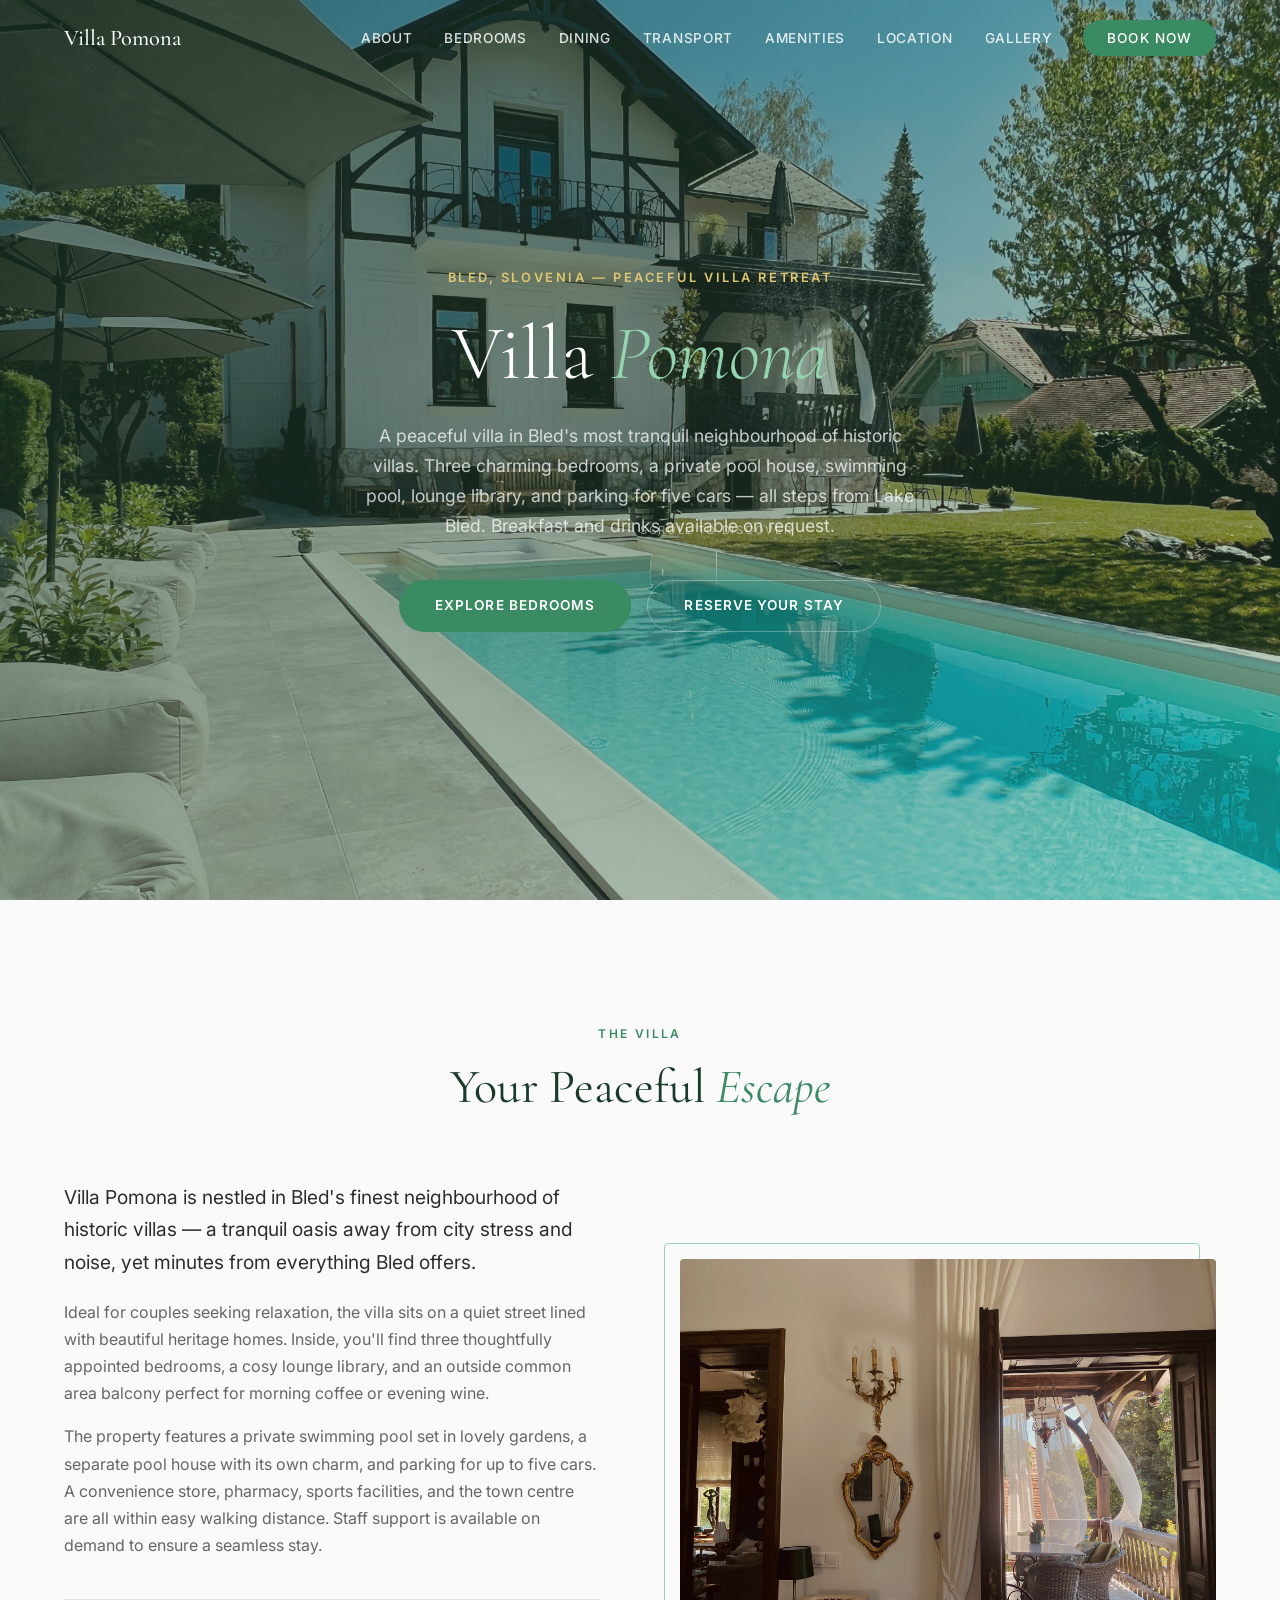
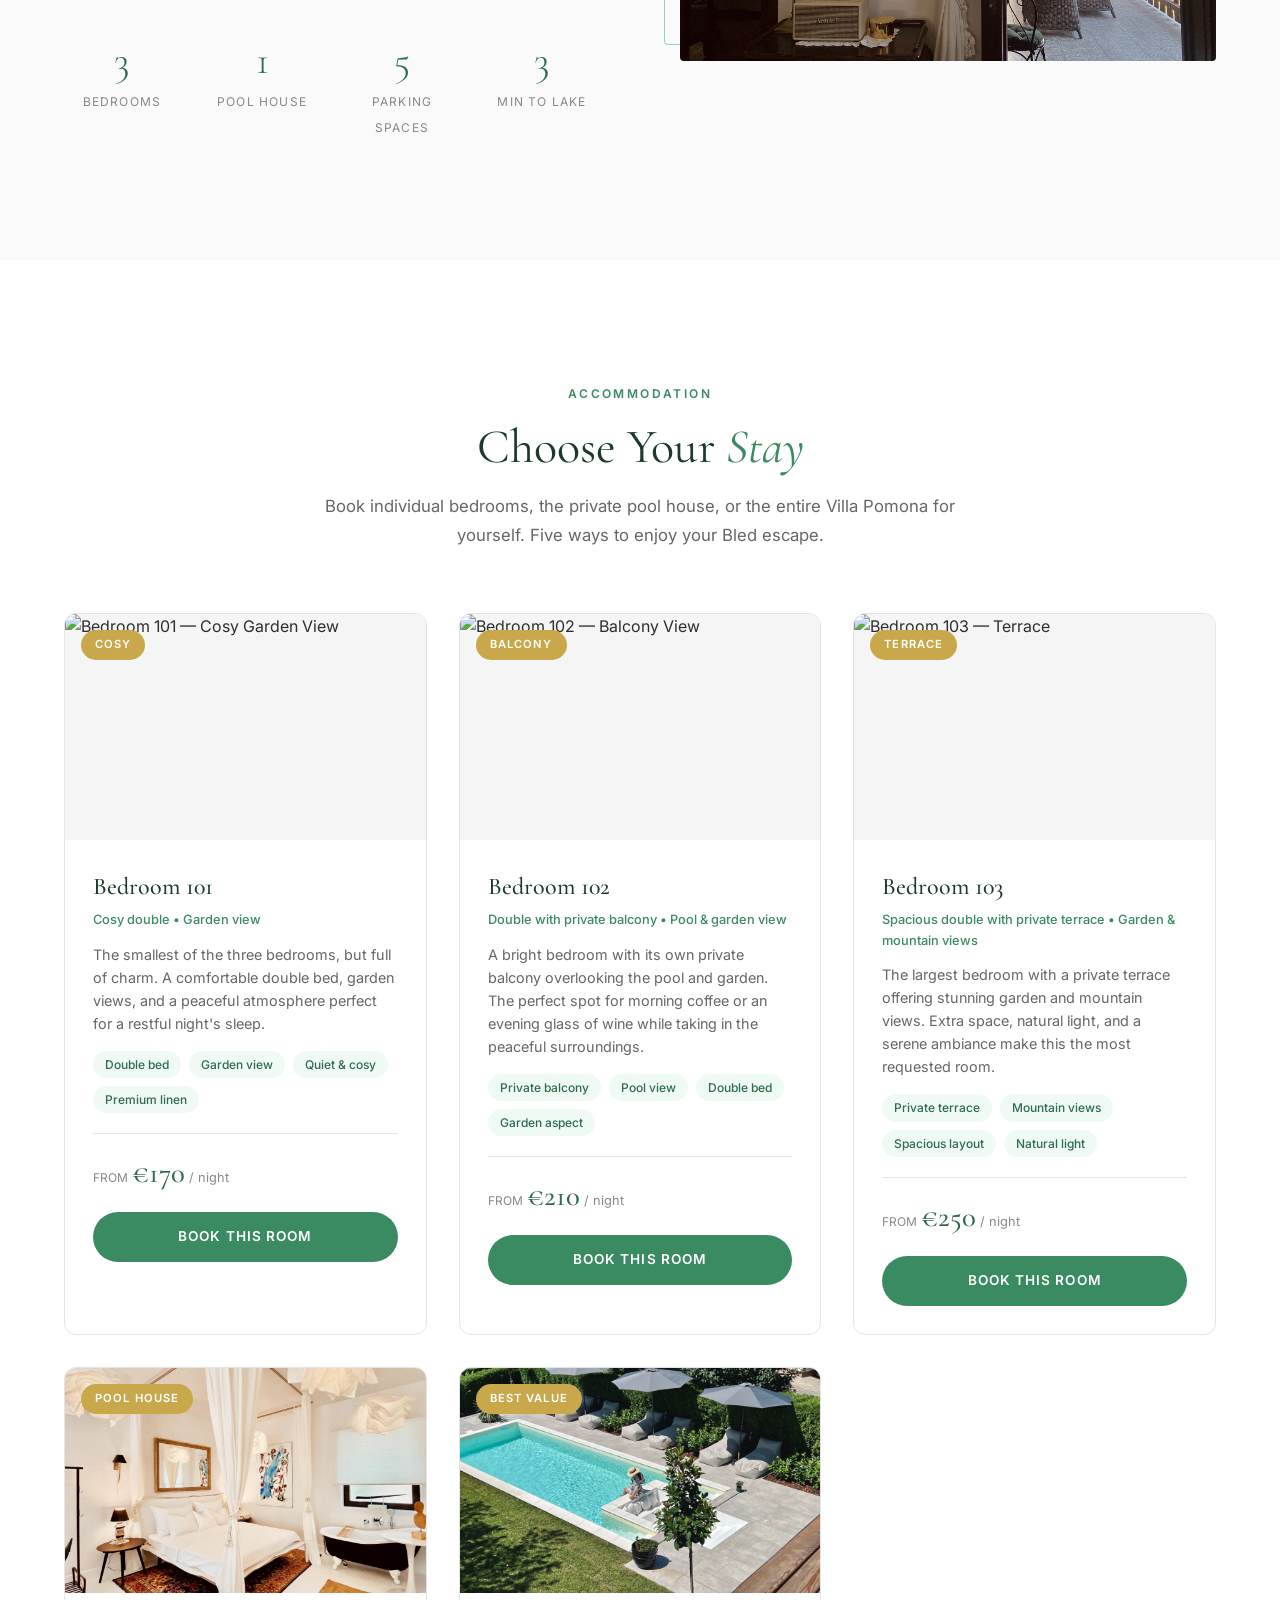
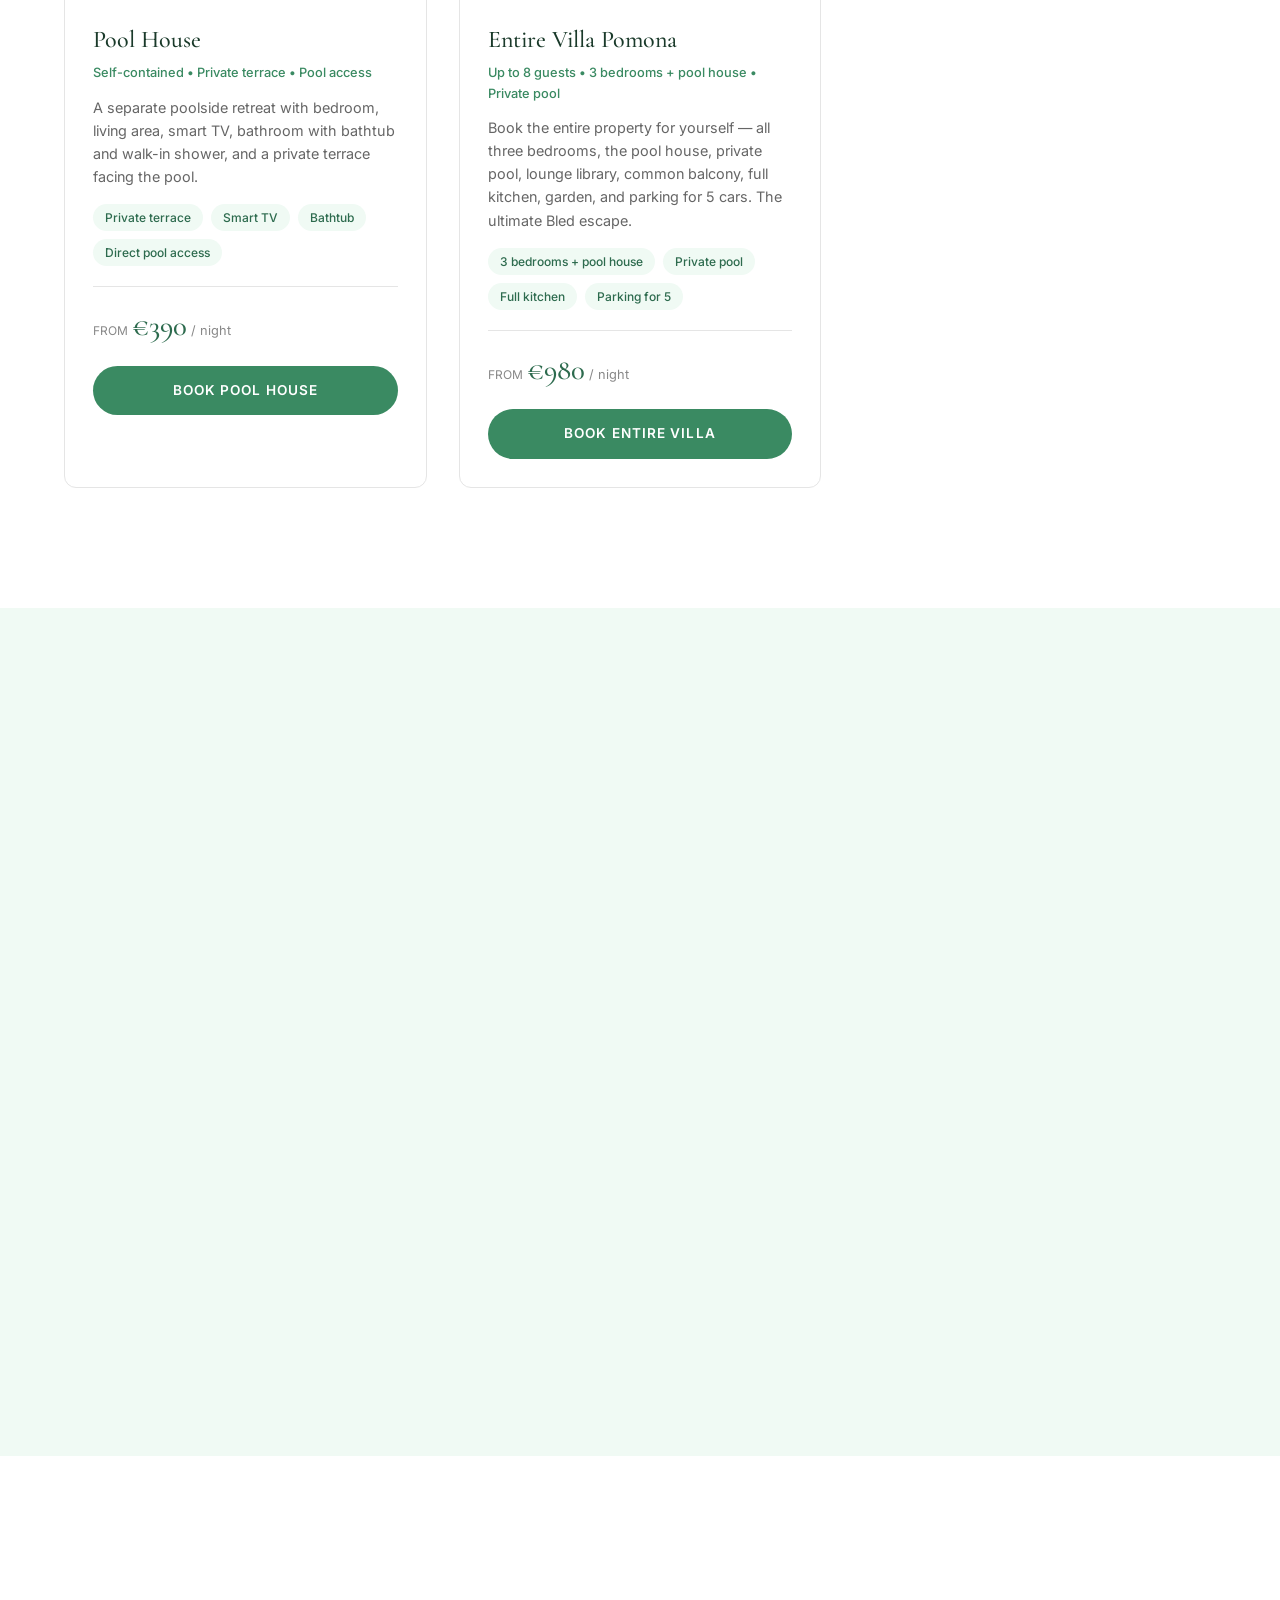
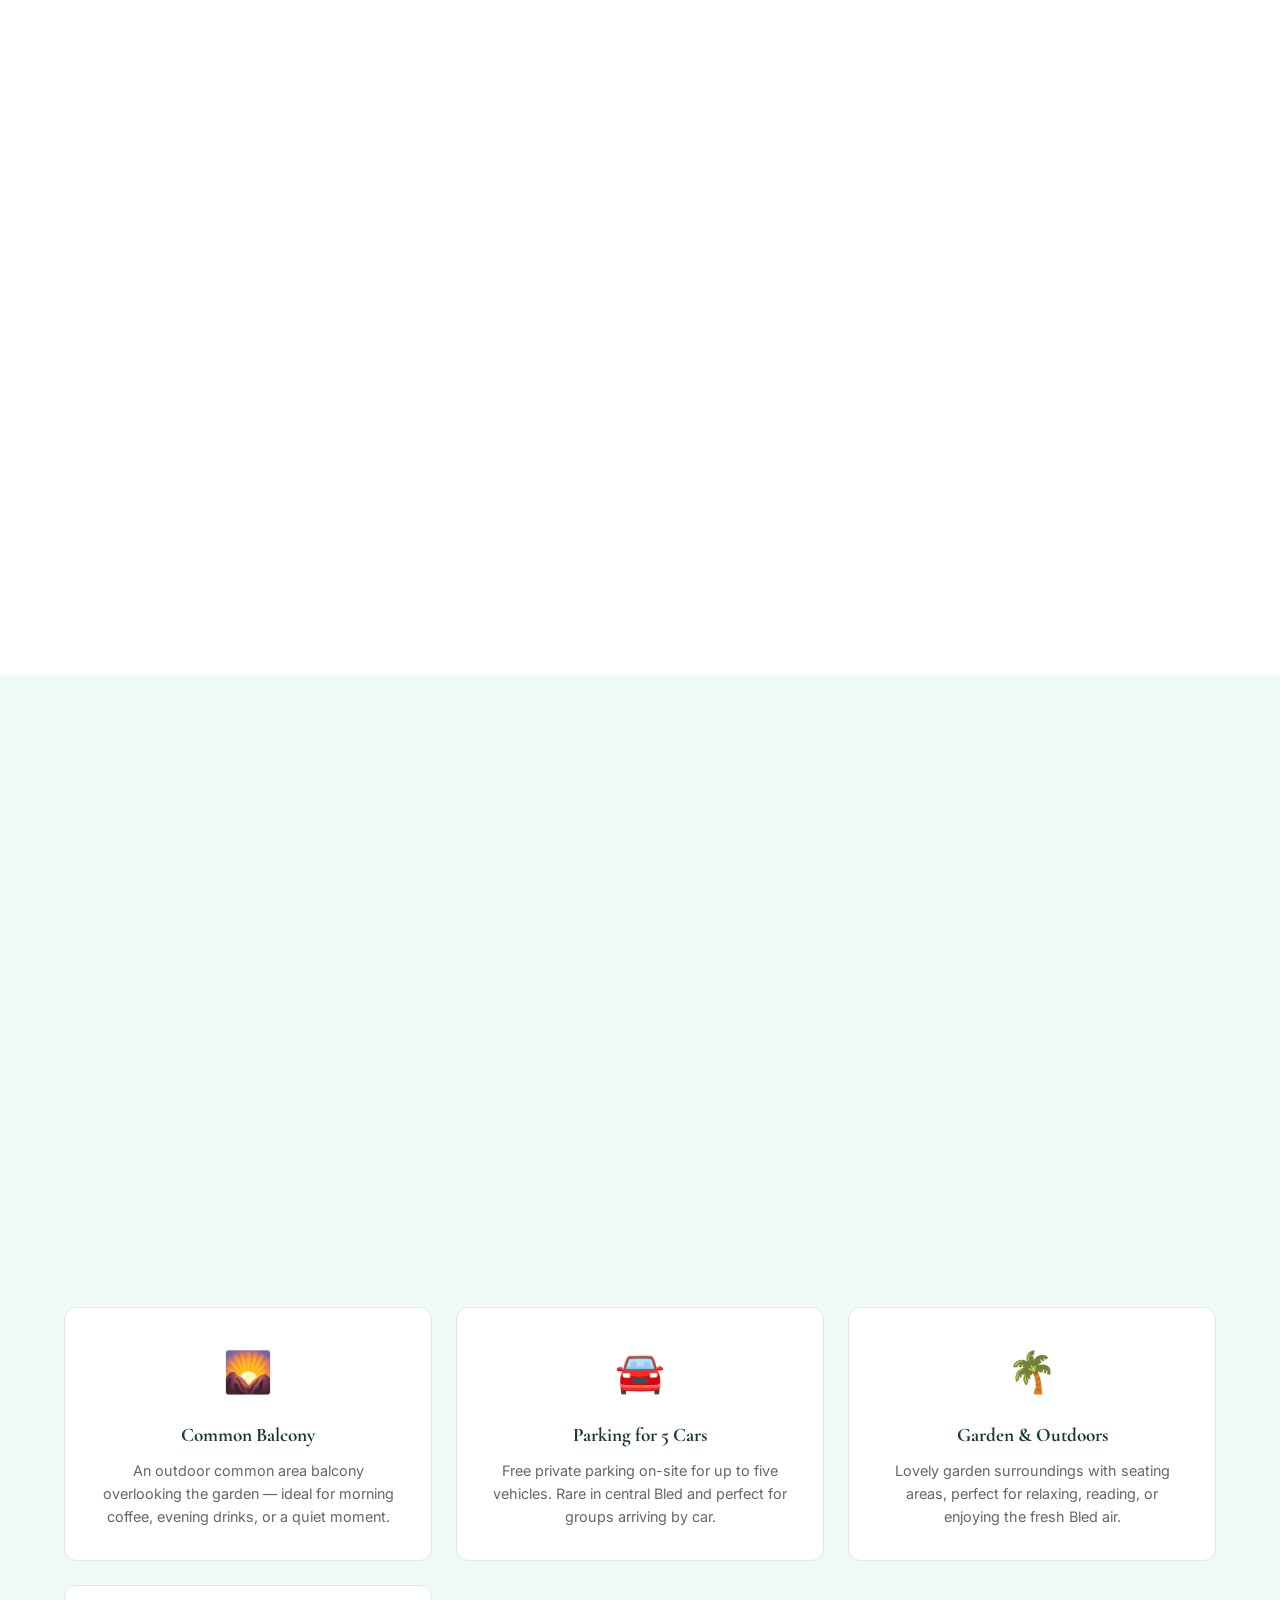
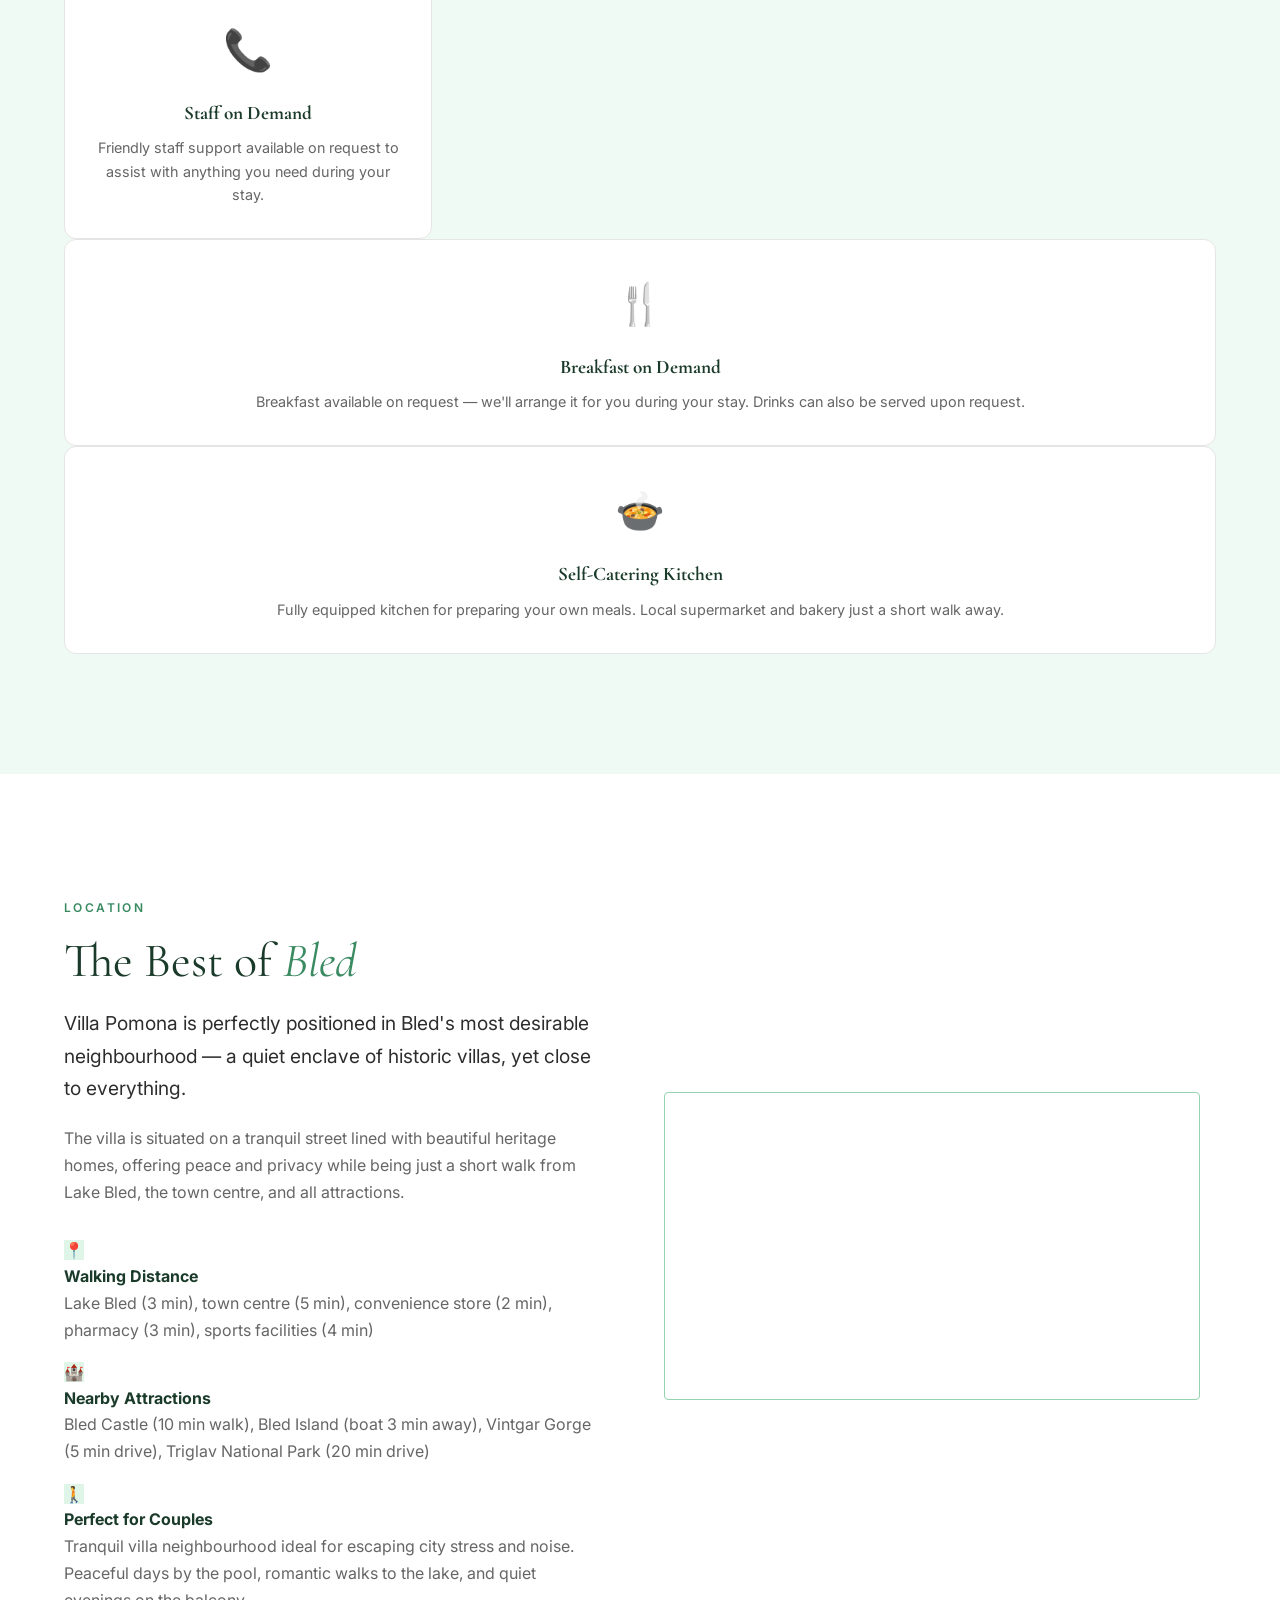
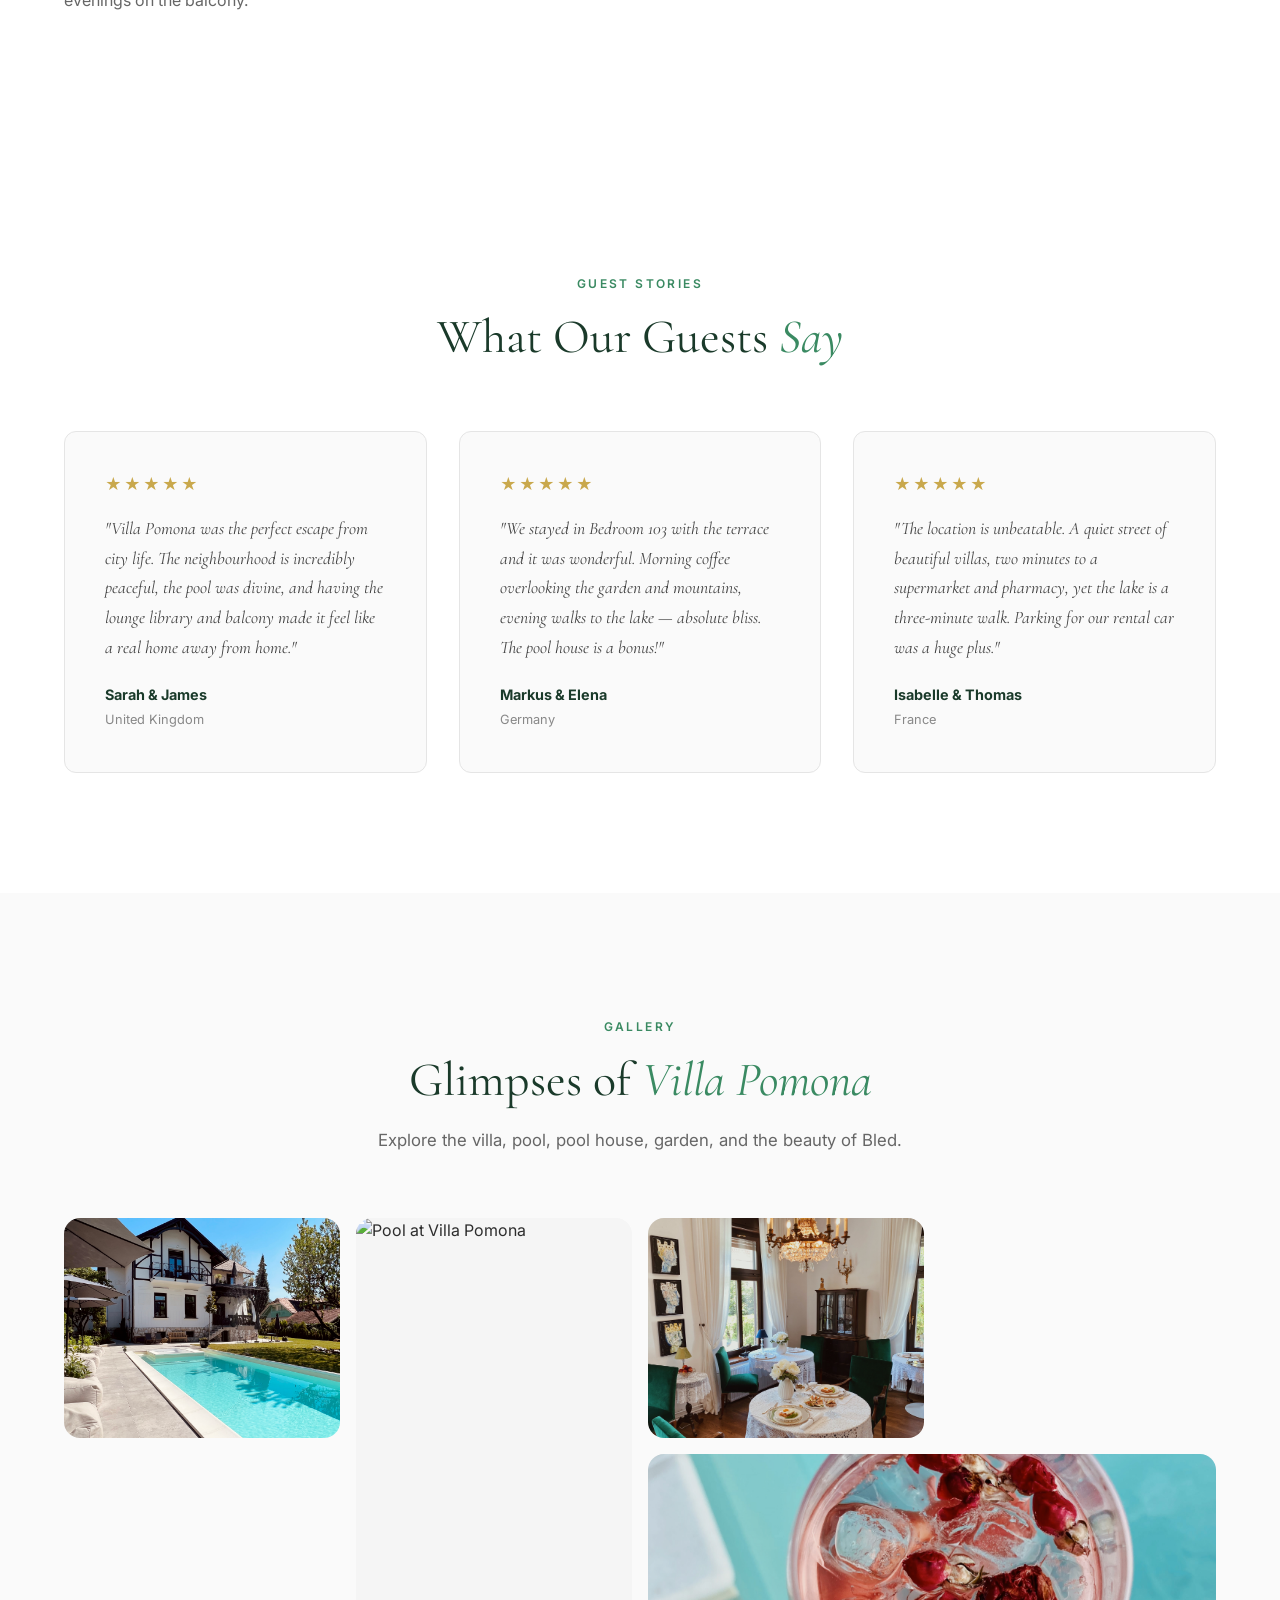
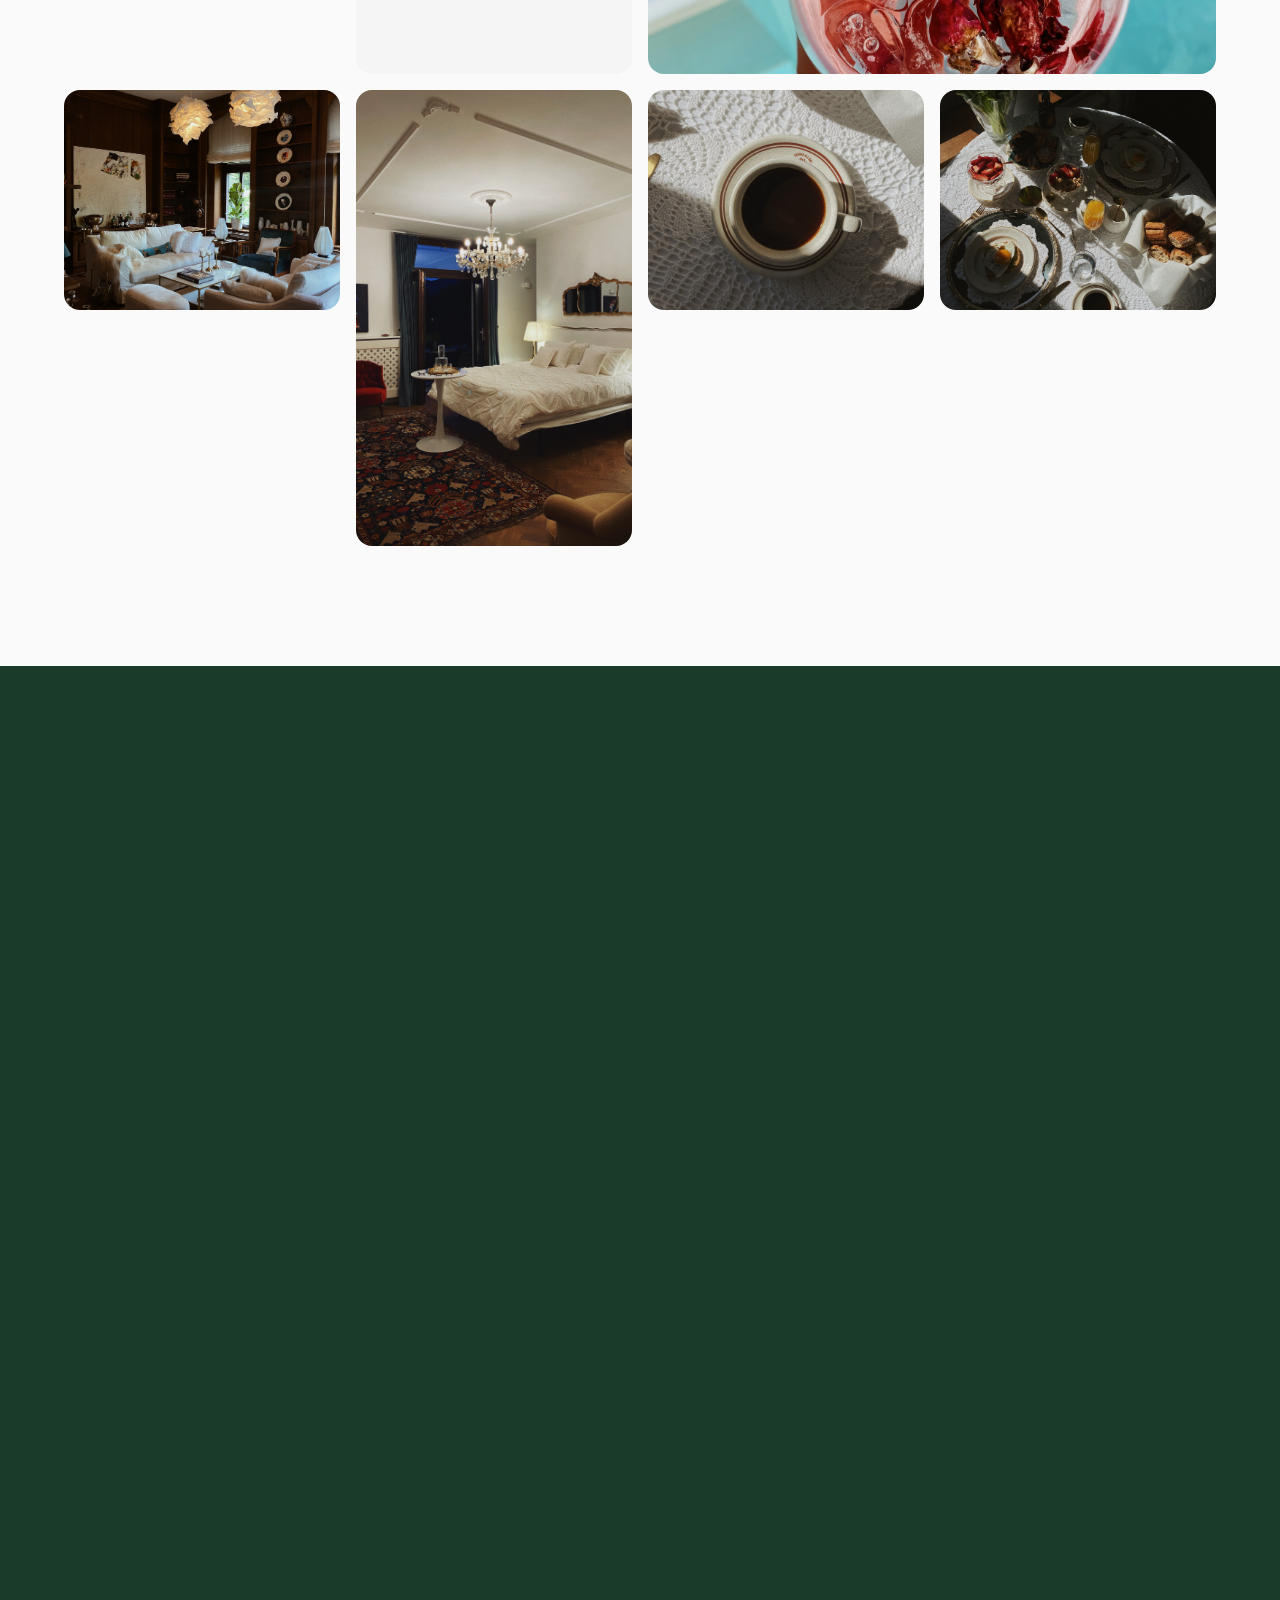
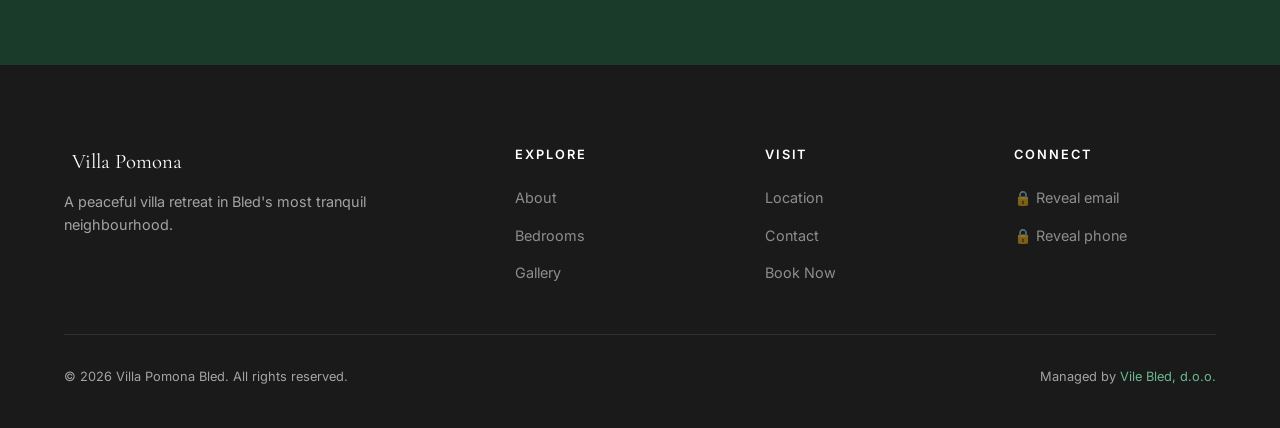
==== commit 7956e4ed: "v1.6: add Bled Guide page (bled-guide.html) with trip planner, fix mismatched emojis across all page" ====
--- a/index.html
+++ b/index.html
@@ -202,7 +202,7 @@
                     <p>Villa Adora features a rich wine cellar with a carefully curated selection of Slovenian wines &mdash; perfect for pairing with your dinner or an evening tasting.</p>
                 </div>
                 <div class="dining-card reveal">
-                    <span class="dining-icon">&#127867;</span>
+                    <span class="dining-icon">&#127863;</span>
                     <h3>Slovenian Wines</h3>
                     <p>Discover award-winning wines from Goriška Brda, Štajerska, and beyond. Our selection showcases the best of Slovenian winemaking tradition.</p>
                 </div>
@@ -229,12 +229,12 @@
                     <p>We can drive you to Bled Castle, the town centre, lake viewpoints, Vintgar Gorge, and anywhere else in the Bled area upon request.</p>
                 </div>
                 <div class="dining-card reveal">
-                    <span class="dining-icon">&#127959;</span>
+                    <span class="dining-icon">&#128652;</span>
                     <h3>Ljubljana & Beyond</h3>
                     <p>Day trips to Ljubljana, Lake Bohinj, Triglav National Park, or even Venice, Italy &mdash; we arrange transport and can help plan your itinerary.</p>
                 </div>
                 <div class="dining-card reveal">
-                    <span class="dining-icon">&#9973;</span>
+                    <span class="dining-icon">&#128674;</span>
                     <h3>Boat to the Island</h3>
                     <p>We can guide you on boat rental options to reach Bled Island &mdash; traditional pletna boats, electric boats, or rowboats. The island church and its famous bell await.</p>
                 </div>
@@ -266,7 +266,7 @@
                     <p>A cosy indoor lounge with a curated selection of books, perfect for quiet afternoons, reading, or simply unwinding.</p>
                 </div>
                 <div class="amenity-card reveal">
-                    <span class="amenity-icon">&#127745;</span>
+                    <span class="amenity-icon">&#127748;</span>
                     <h4>Common Balcony</h4>
                     <p>An outdoor common area balcony overlooking the garden &mdash; ideal for morning coffee, evening drinks, or a quiet moment.</p>
                 </div>
@@ -292,7 +292,7 @@
                     <p>Breakfast available on request &mdash; we'll arrange it for you during your stay. Drinks can also be served upon request.</p>
                 </div>
                 <div class="amenity-card reveal">
-                    <span class="amenity-icon">&#127796;</span>
+                    <span class="amenity-icon">&#127858;</span>
                     <h4>Self-Catering Kitchen</h4>
                     <p>Fully equipped kitchen for preparing your own meals. Local supermarket and bakery just a short walk away.</p>
                 </div>
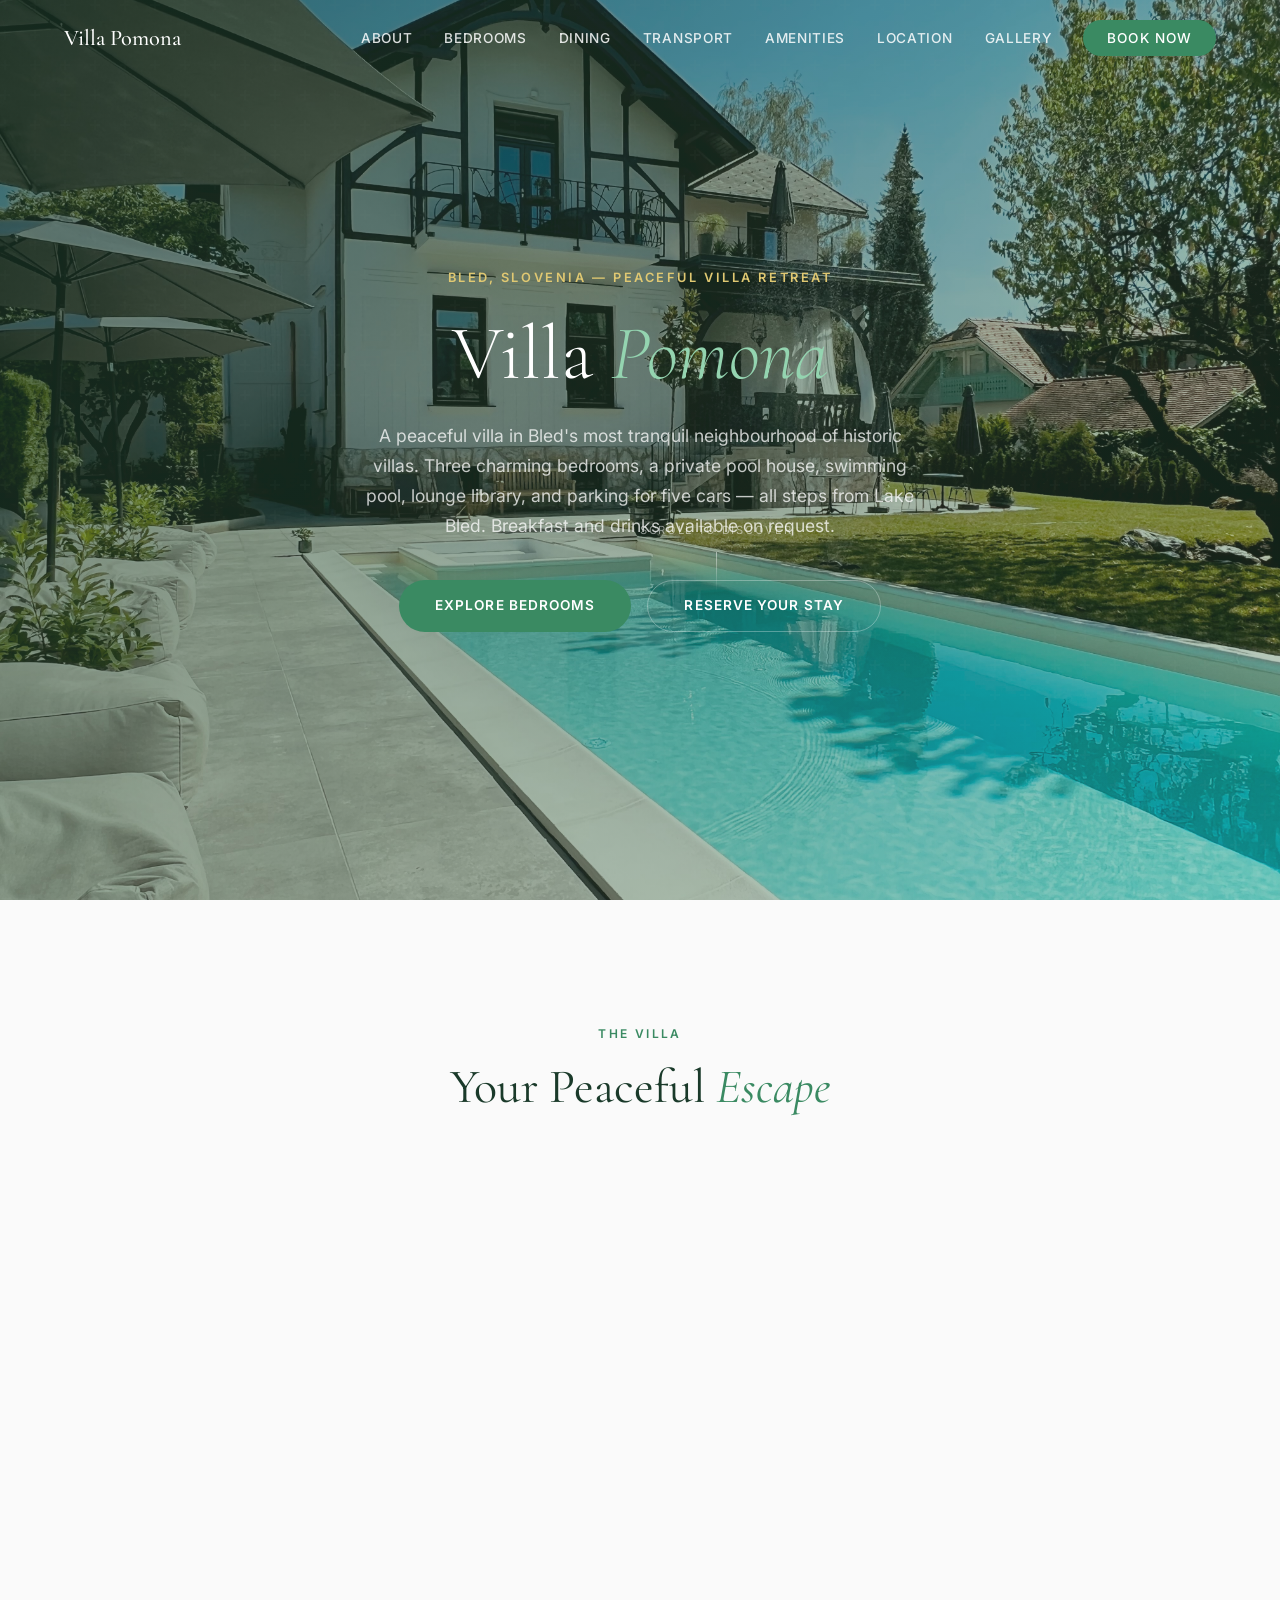
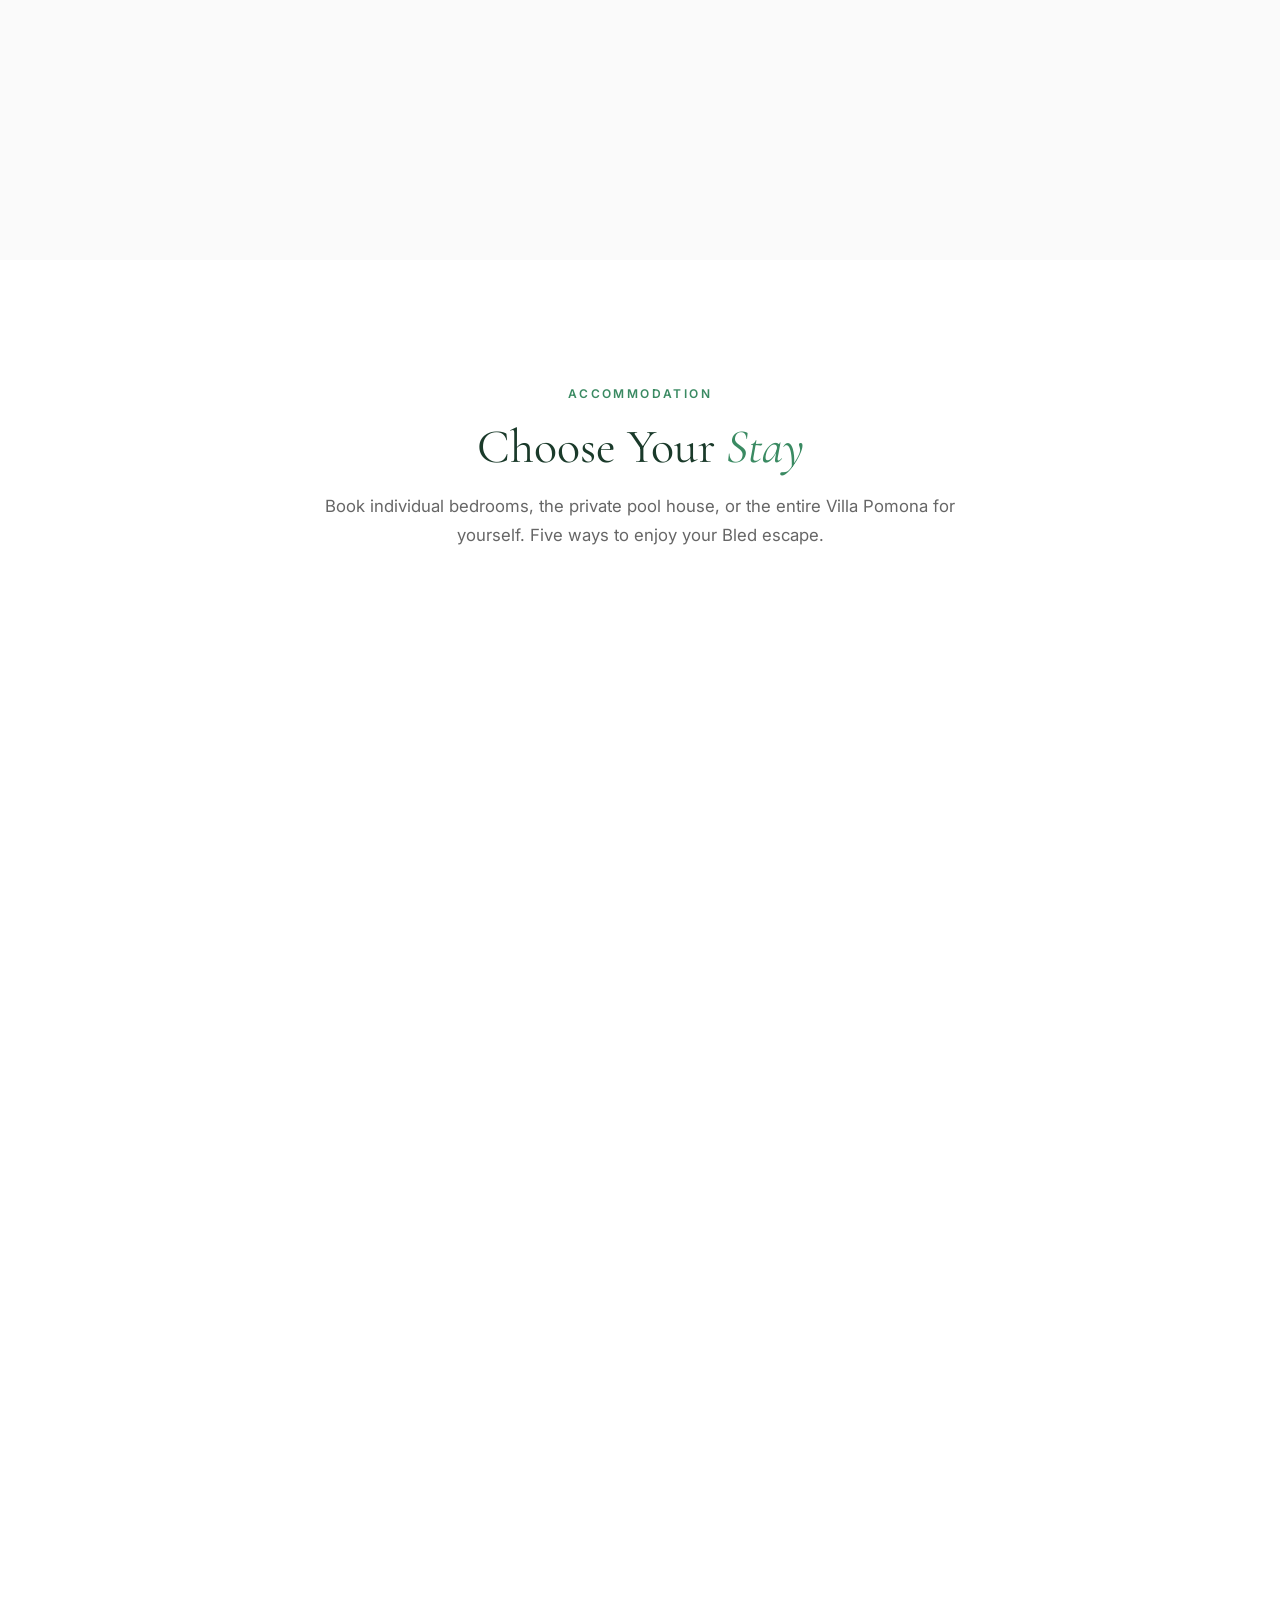
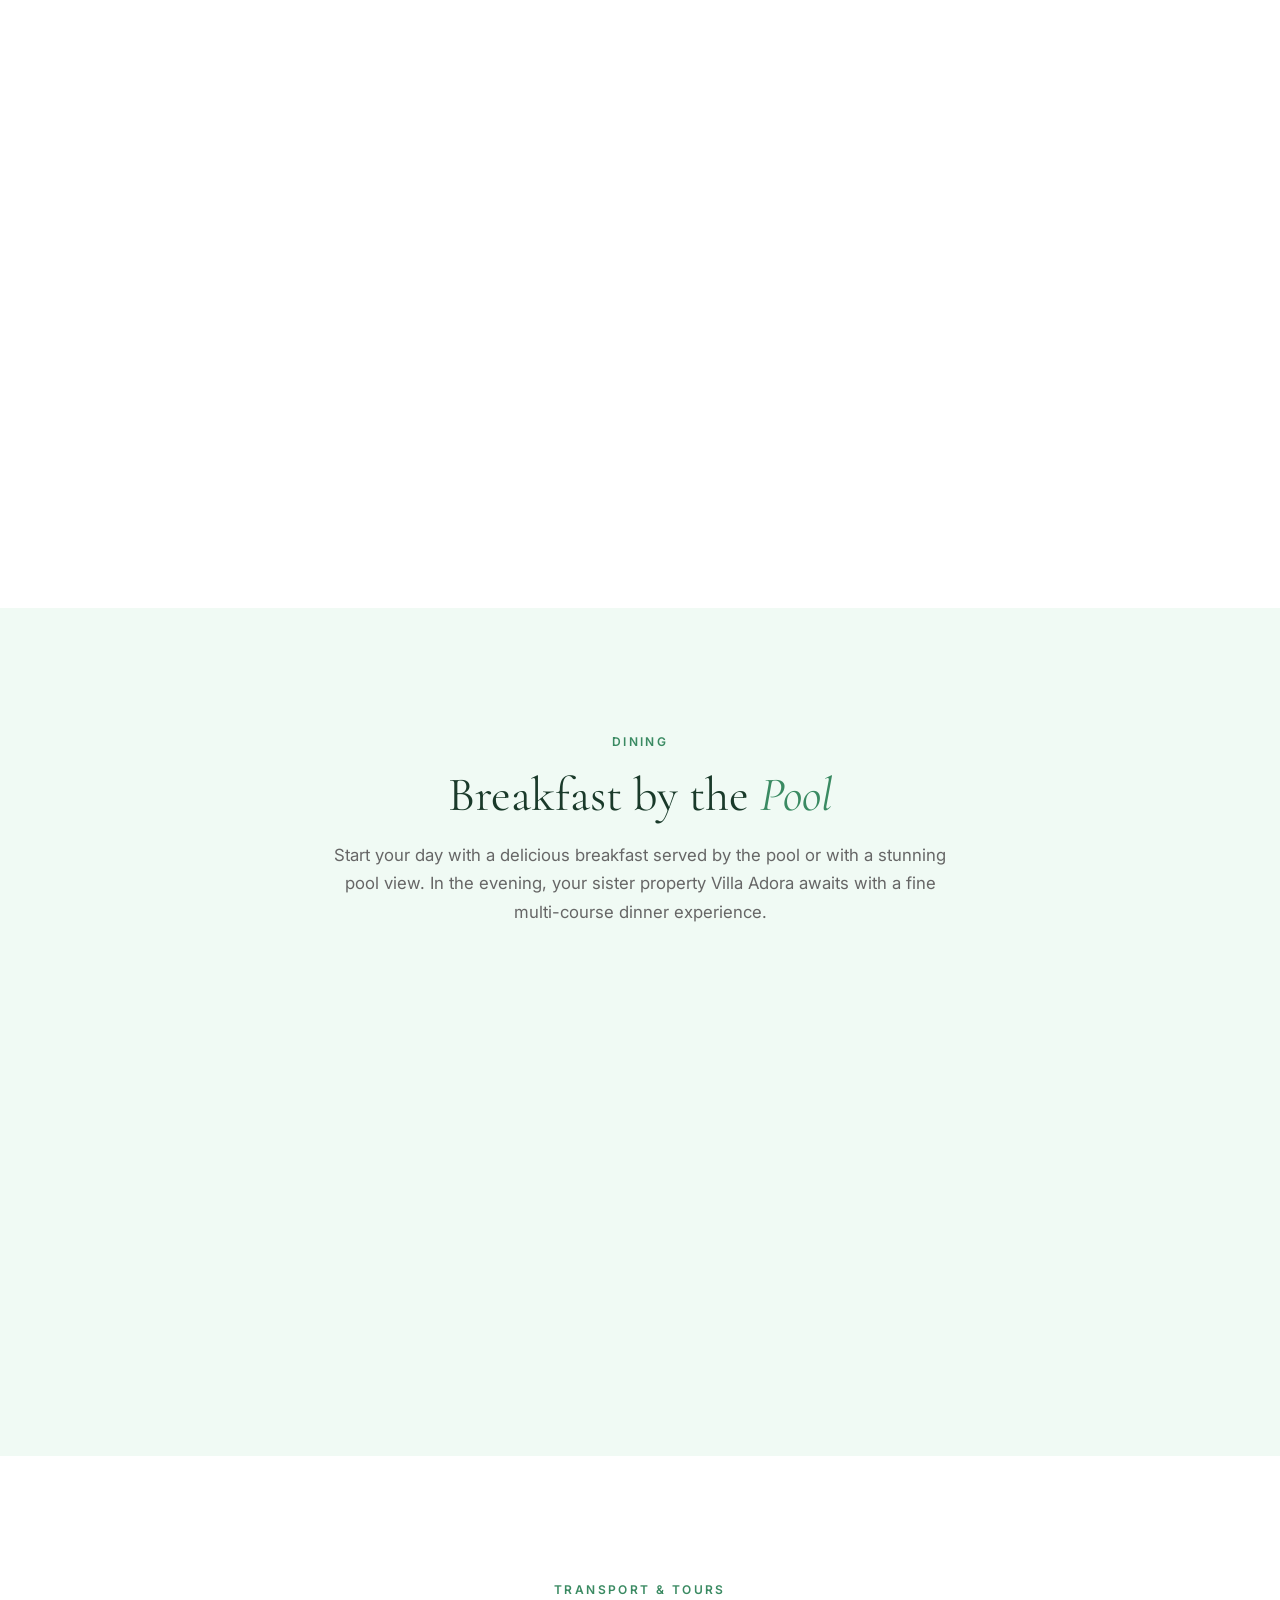
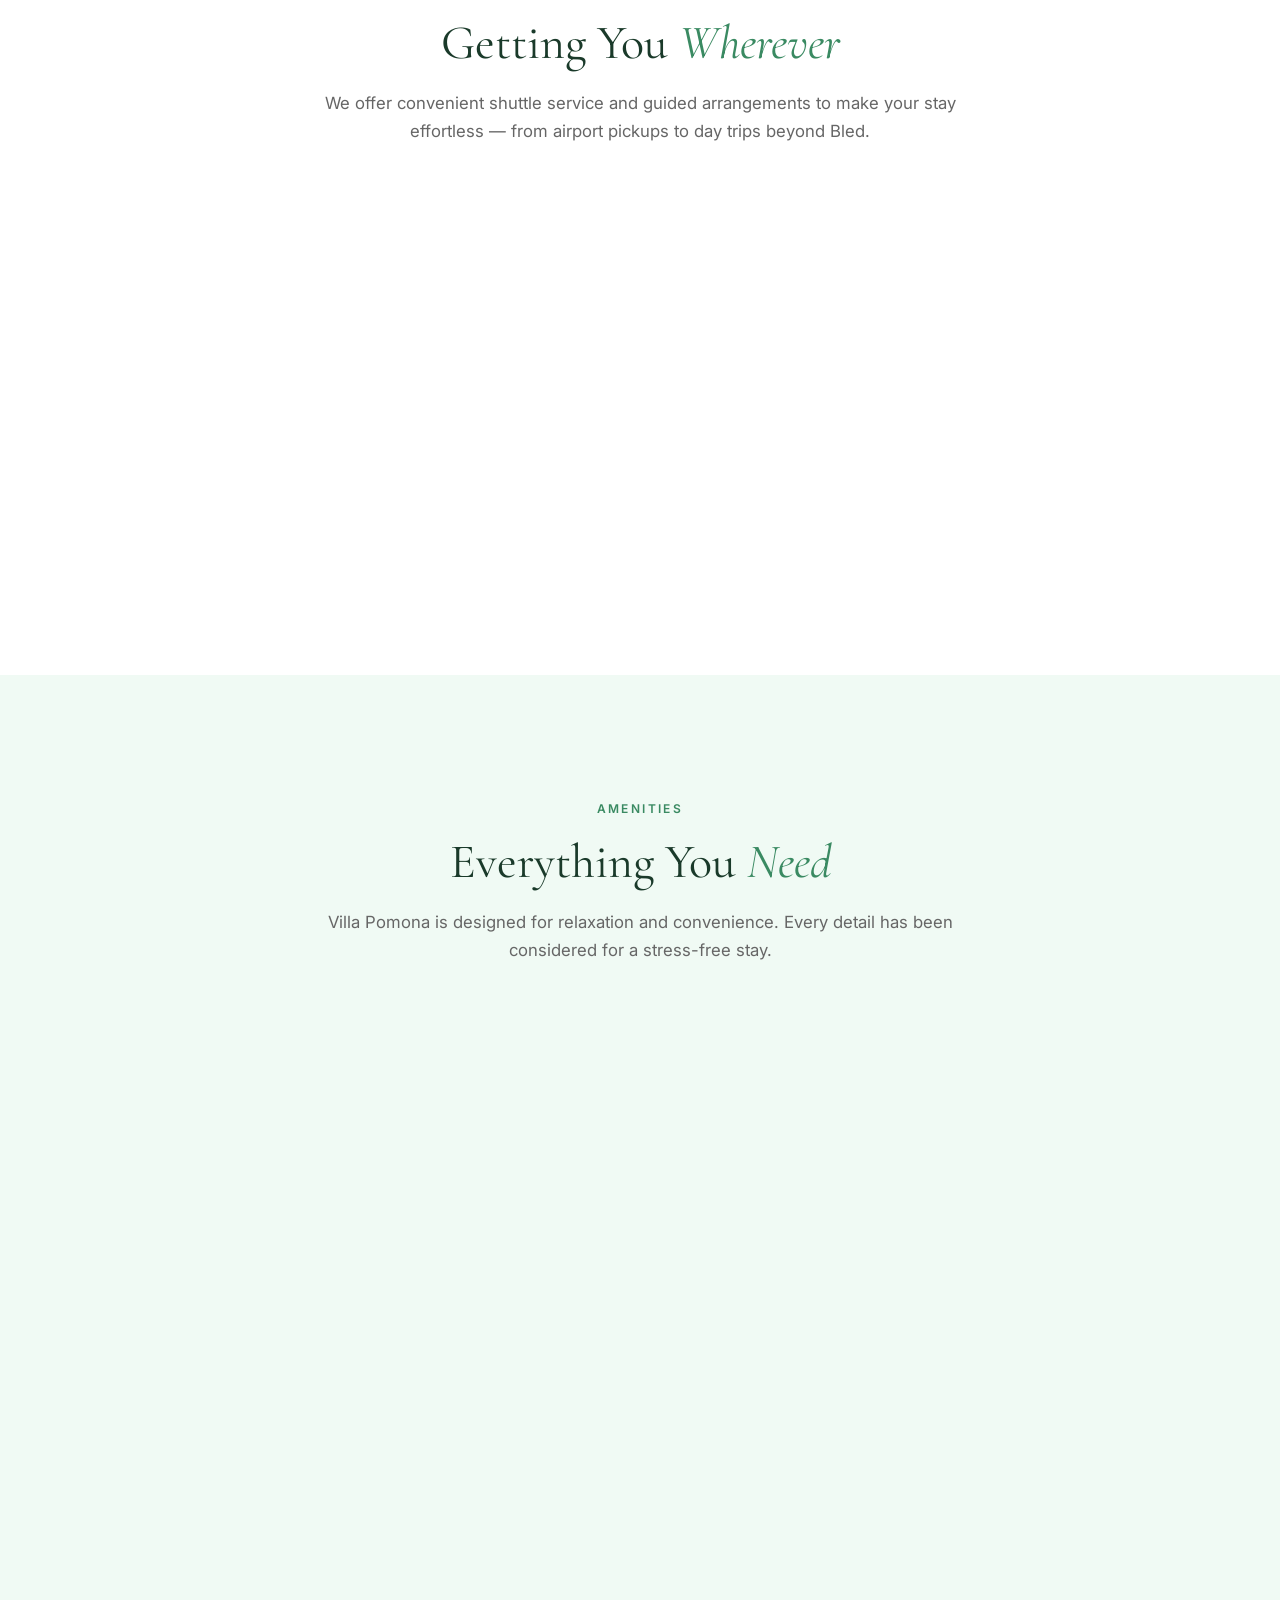
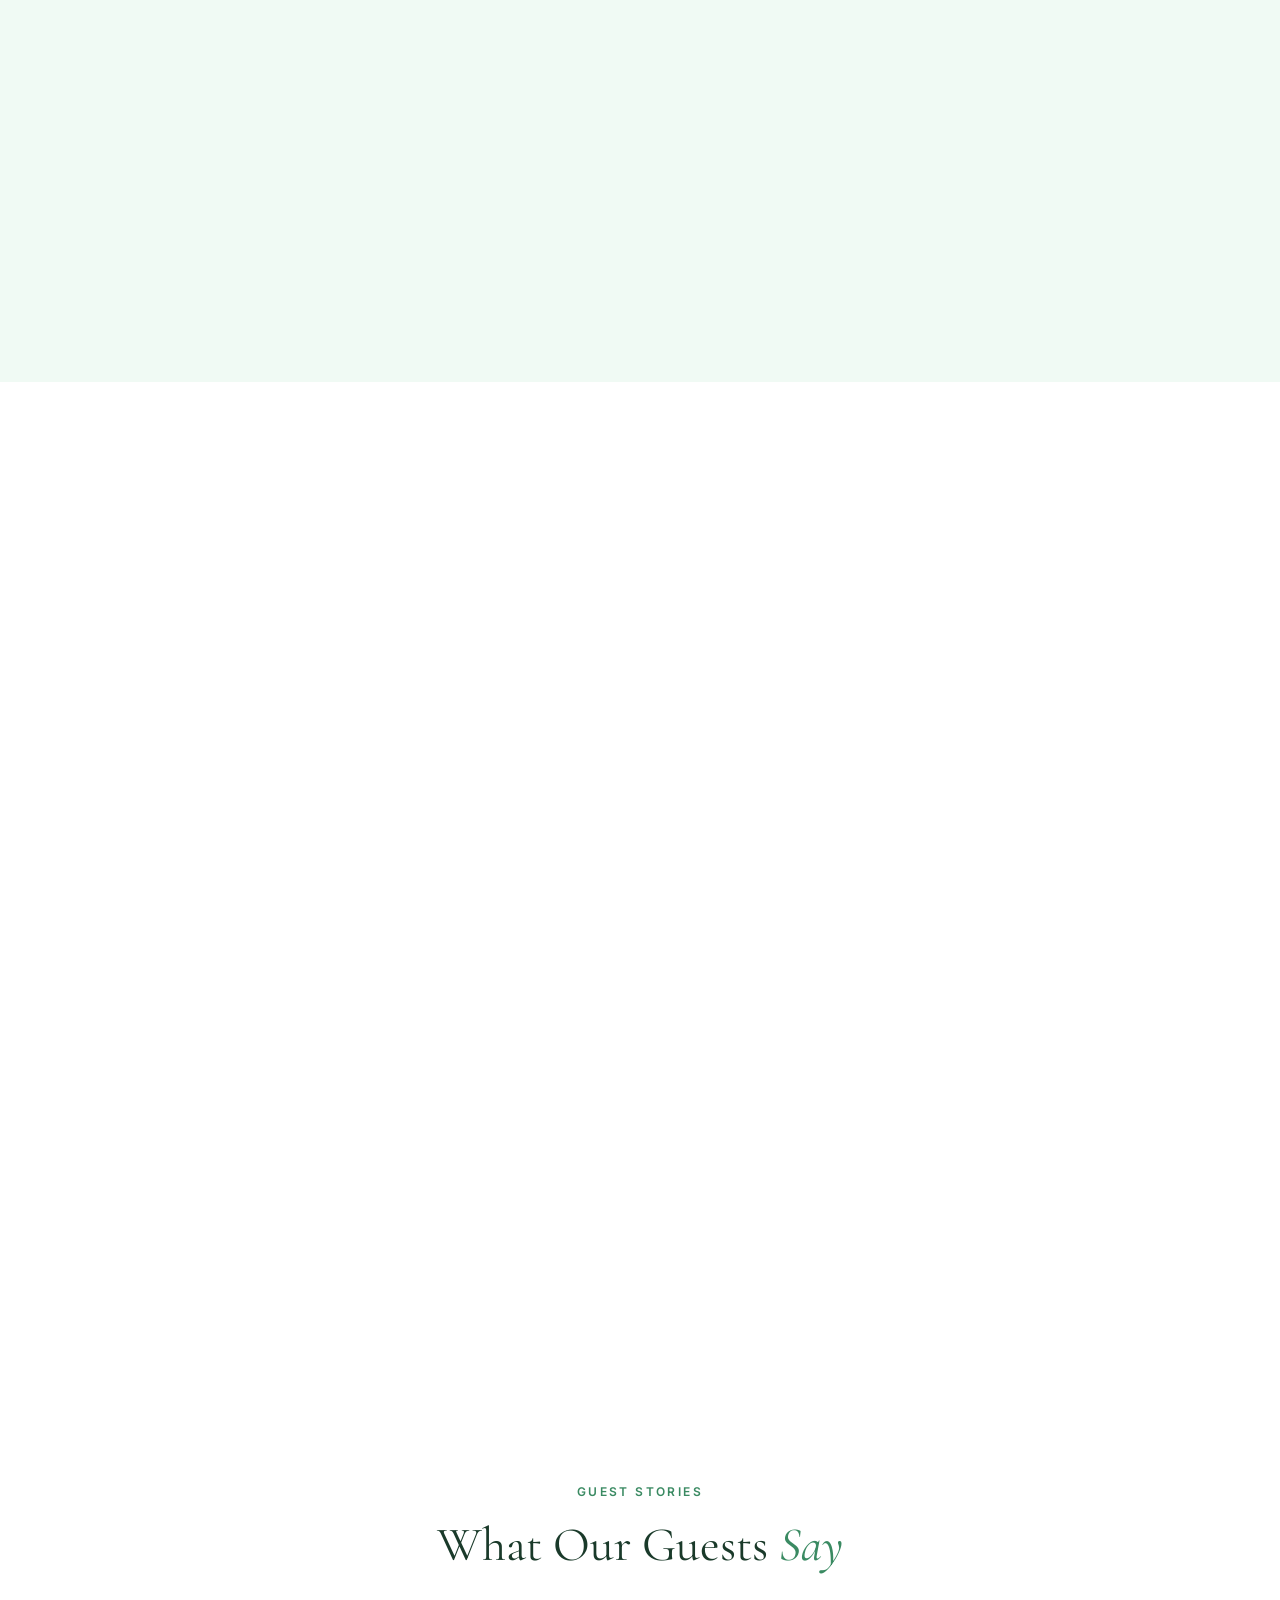
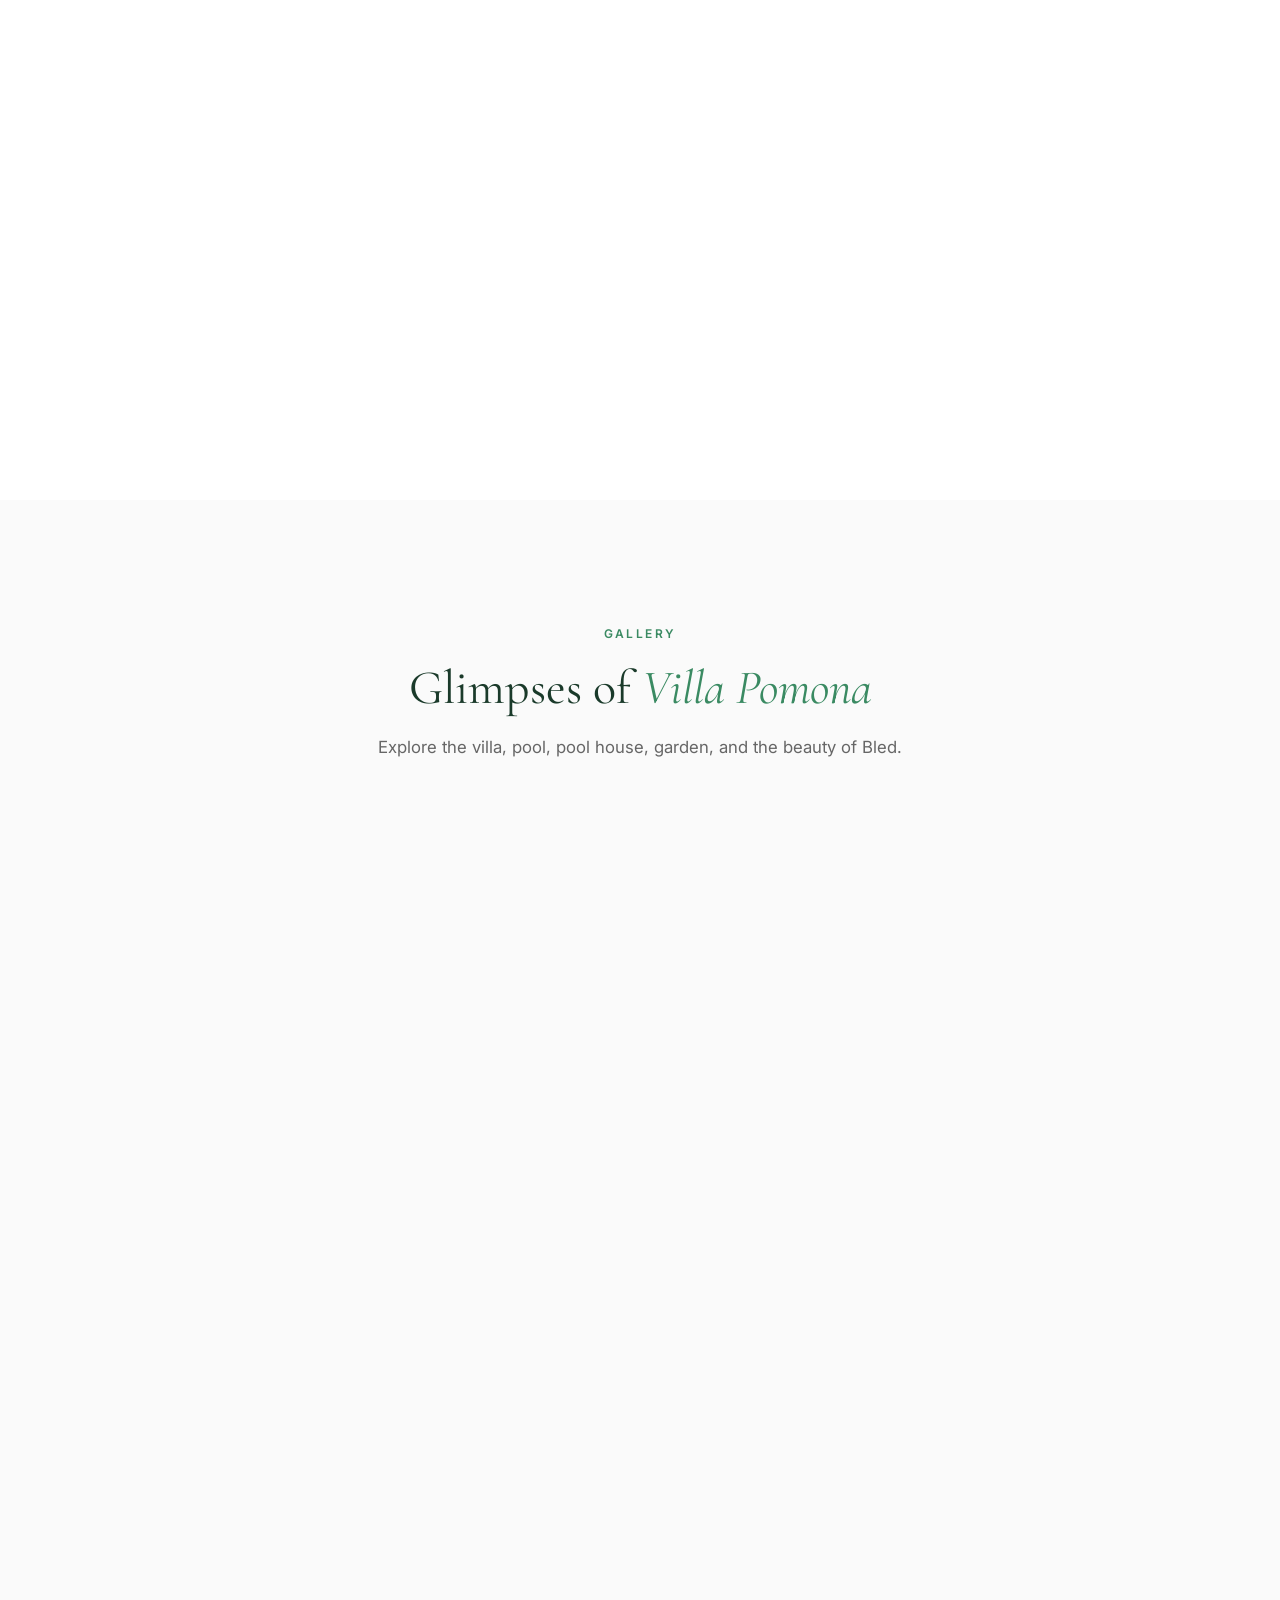
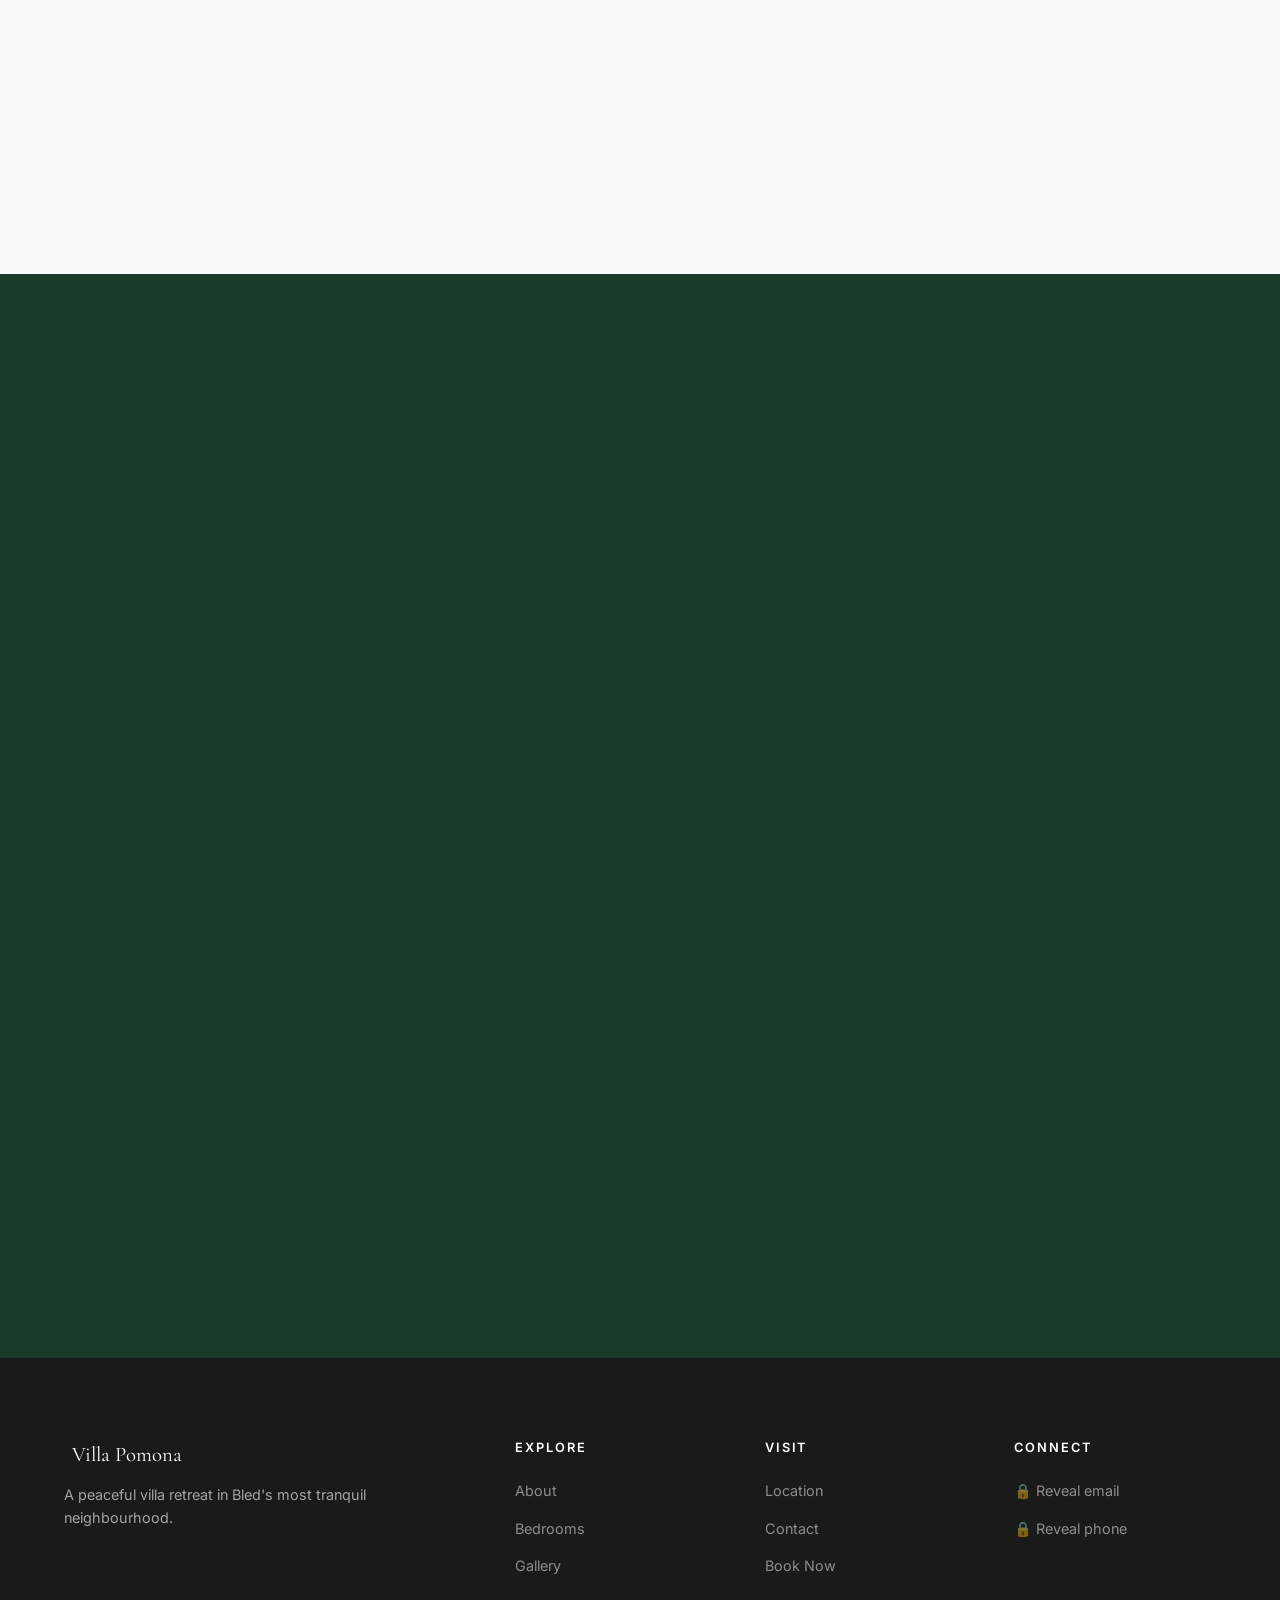
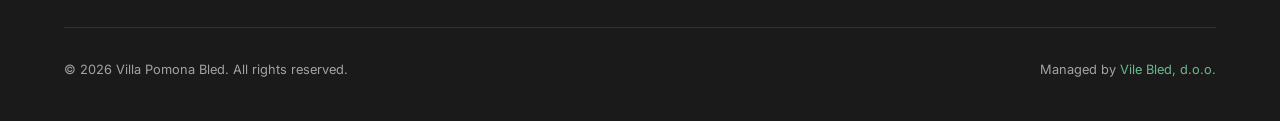
==== commit 6584a07c: "v1.9: fix captcha bug, replace mailto with FormSubmit (sends to isakzv@gmail.com via POST), fix amen" ====
--- a/index.html
+++ b/index.html
@@ -4,7 +4,7 @@
     <meta charset="UTF-8">
     <meta name="viewport" content="width=device-width, initial-scale=1.0">
     <title>Villa Pomona — Peaceful Villa in Bled, Slovenia</title>
-    <meta name="description" content="Villa Pomona is a tranquil villa in Bled, Slovenia with 3 bedrooms, pool house, pool, lounge library, and parking. Peaceful neighbourhood steps from Lake Bled.">
+    <meta name="description" content="Villa Pomona is a tranquil villa in Bled, Slovenia with 3 bedrooms, pool house, swimming pool, lounge library, parking, and a nearby golf course. Peaceful neighbourhood steps from Lake Bled.">
     <meta property="og:title" content="Villa Pomona — Peaceful Villa in Bled">
     <meta property="og:description" content="Tranquil villa with 3 bedrooms, pool house, pool, and lounge library in Bled's most peaceful neighbourhood. Steps from the lake.">
     <meta property="og:type" content="website">
@@ -226,7 +226,7 @@
                 <div class="dining-card reveal">
                     <span class="dining-icon">&#128205;</span>
                     <h3>Bled Castle & Local</h3>
-                    <p>We can drive you to Bled Castle, the town centre, lake viewpoints, Vintgar Gorge, and anywhere else in the Bled area upon request.</p>
+                    <p>We can drive you to Bled Castle, the town centre, lake viewpoints, Vintgar Gorge, the 18-hole Golf Course Bled, and anywhere else in the Bled area upon request.</p>
                 </div>
                 <div class="dining-card reveal">
                     <span class="dining-icon">&#128652;</span>
@@ -285,7 +285,6 @@
                     <h4>Staff on Demand</h4>
                     <p>Friendly staff support available on request to assist with anything you need during your stay.</p>
                 </div>
-            </div>
                 <div class="amenity-card reveal">
                     <span class="amenity-icon">&#127860;</span>
                     <h4>Breakfast on Demand</h4>
@@ -294,7 +293,7 @@
                 <div class="amenity-card reveal">
                     <span class="amenity-icon">&#127858;</span>
                     <h4>Self-Catering Kitchen</h4>
-                    <p>Fully equipped kitchen for preparing your own meals. Local supermarket and bakery just a short walk away.</p>
+                    <p>Fully equipped kitchen for preparing your own meals. Available when booking the entire villa. Local supermarket and bakery just a short walk away.</p>
                 </div>
             </div>
         </div>
@@ -438,7 +437,7 @@
                     <p class="lead">Ready to experience Villa Pomona? Reach out to us directly for the best rates and personalized service.</p>
                     <div class="contact-details">
                         <div class="contact-item"><span class="ci-icon">&#128205;</span><div><strong>Address</strong><p>Crtomirova ulica 2, 4260 Bled, Slovenia<br>Tranquil villa neighbourhood, 3 min from Lake Bled</p></div></div>
-                        <div class="contact-item"><span class="ci-icon">&#9993;</span><div><strong>Email</strong><p><span class="protected-contact" data-type="email" data-value="evita.vilebled@gmail.com" onclick="revealContact(this)">&#128274; Click to reveal email</span></p></div></div>
+                        <div class="contact-item"><span class="ci-icon">&#9993;</span><div><strong>Email</strong><p><span class="protected-contact" data-type="email" data-value="isakzv@gmail.com" onclick="revealContact(this)">&#128274; Click to reveal email</span></p></div></div>
                         <div class="contact-item"><span class="ci-icon">&#128222;</span><div><strong>Phone / WhatsApp</strong><p><span class="protected-contact" data-type="phone" data-value="+386 51 603 858" onclick="revealContact(this)">&#128274; Click to reveal phone</span></p></div></div>
                     </div>
                     <div class="contact-note"><p>&#127800; <strong>Direct booking bonus:</strong> Book directly with us and receive complimentary welcome drinks and late check-out (subject to availability).</p></div>
@@ -459,8 +458,12 @@
                             <div class="form-group"><label for="children">Children (under 12)</label><select id="children" name="children"><option value="0" selected>0</option><option value="1">1</option><option value="2">2</option><option value="3">3</option></select></div>
                         </div>
                         <div class="form-group"><label for="suite">Preferred Accommodation</label><select id="suite" name="suite"><option value="">No preference — recommend for me</option><option value="Bedroom 101">Bedroom 101 — Cosy garden view, from €170/night</option><option value="Bedroom 102">Bedroom 102 — Private balcony, from €210/night</option><option value="Bedroom 103">Bedroom 103 — Private terrace, from €250/night</option><option value="Pool House">Pool House — Private poolside retreat, from €390/night</option><option value="Entire Villa Pomona">Entire Villa Pomona — 3 bedrooms + pool house, up to 8 guests, from €980/night</option></select></div>
-                        <div class="form-group"><label for="transfer">Airport Transfer / Shuttle</label><select id="transfer" name="transfer"><option value="none">Not needed — I have a car</option><option value="lju">Ljubljana (LJU) — €60</option><option value="klu">Klagenfurt (KLU) — €90</option><option value="castle">Bled Castle &amp; local — on request</option><option value="ljubljana-city">Ljubljana city — on request</option><option value="venice">Venice (Italy) — on request</option><option value="boat">Boat rental to Island — on request</option></select></div>
+                        <div class="form-group"><label for="transfer">Airport Transfer / Shuttle</label><select id="transfer" name="transfer"><option value="none">Not needed — I have a car</option><option value="lju">Ljubljana (LJU) — €60</option><option value="klu">Klagenfurt (KLU) — €90</option><option value="castle">Bled Castle, Golf Bled &amp; local — on request</option><option value="ljubljana-city">Ljubljana city — on request</option><option value="venice">Venice (Italy) — on request</option><option value="boat">Boat rental to Island — on request</option></select></div>
                         <div class="form-group full-width"><label for="message">Special Requests</label><textarea id="message" name="message" rows="4" placeholder="Any special requests, celebration details, or questions..."></textarea></div>
+                        <div class="form-group full-width"><label for="captcha">Bot check: What is 3 + 4? *</label><input type="text" id="captcha" name="captcha" required placeholder="Type the answer" style="max-width:120px;"></div>
+                        <input type="hidden" name="_captcha" value="true">
+                        <input type="hidden" name="_subject" value="New Villa Pomona Booking Request">
+                        <input type="hidden" name="_template" value="box">
                         <button type="submit" class="btn btn-primary btn-full">Send Reservation Request</button>
                         <p class="form-note">We'll respond within 24 hours. No payment required to inquire.</p>
                     </form>
@@ -478,7 +481,7 @@
                 </div>
                 <div class="footer-links"><h4>Explore</h4><ul><li><a href="#about">About</a></li><li><a href="#bedrooms">Bedrooms</a></li><li><a href="#gallery">Gallery</a></li></ul></div>
                 <div class="footer-links"><h4>Visit</h4><ul><li><a href="#location">Location</a></li><li><a href="#contact">Contact</a></li><li><a href="#contact">Book Now</a></li></ul></div>
-                <div class="footer-links"><h4>Connect</h4><ul><li><span class="protected-contact" data-type="email" data-value="evita.vilebled@gmail.com" onclick="revealContact(this)" style="cursor:pointer;font-size:0.9rem;color:rgba(255,255,255,0.5)">&#128274; Reveal email</span></li><li><span class="protected-contact" data-type="phone" data-value="+386 51 603 858" onclick="revealContact(this)" style="cursor:pointer;font-size:0.9rem;color:rgba(255,255,255,0.5)">&#128274; Reveal phone</span></li></ul></div>
+                <div class="footer-links"><h4>Connect</h4><ul><li><span class="protected-contact" data-type="email" data-value="isakzv@gmail.com" onclick="revealContact(this)" style="cursor:pointer;font-size:0.9rem;color:rgba(255,255,255,0.5)">&#128274; Reveal email</span></li><li><span class="protected-contact" data-type="phone" data-value="+386 51 603 858" onclick="revealContact(this)" style="cursor:pointer;font-size:0.9rem;color:rgba(255,255,255,0.5)">&#128274; Reveal phone</span></li></ul></div>
             </div>
             <div class="footer-bottom">
                 <p>&copy; 2026 Villa Pomona Bled. All rights reserved.</p>
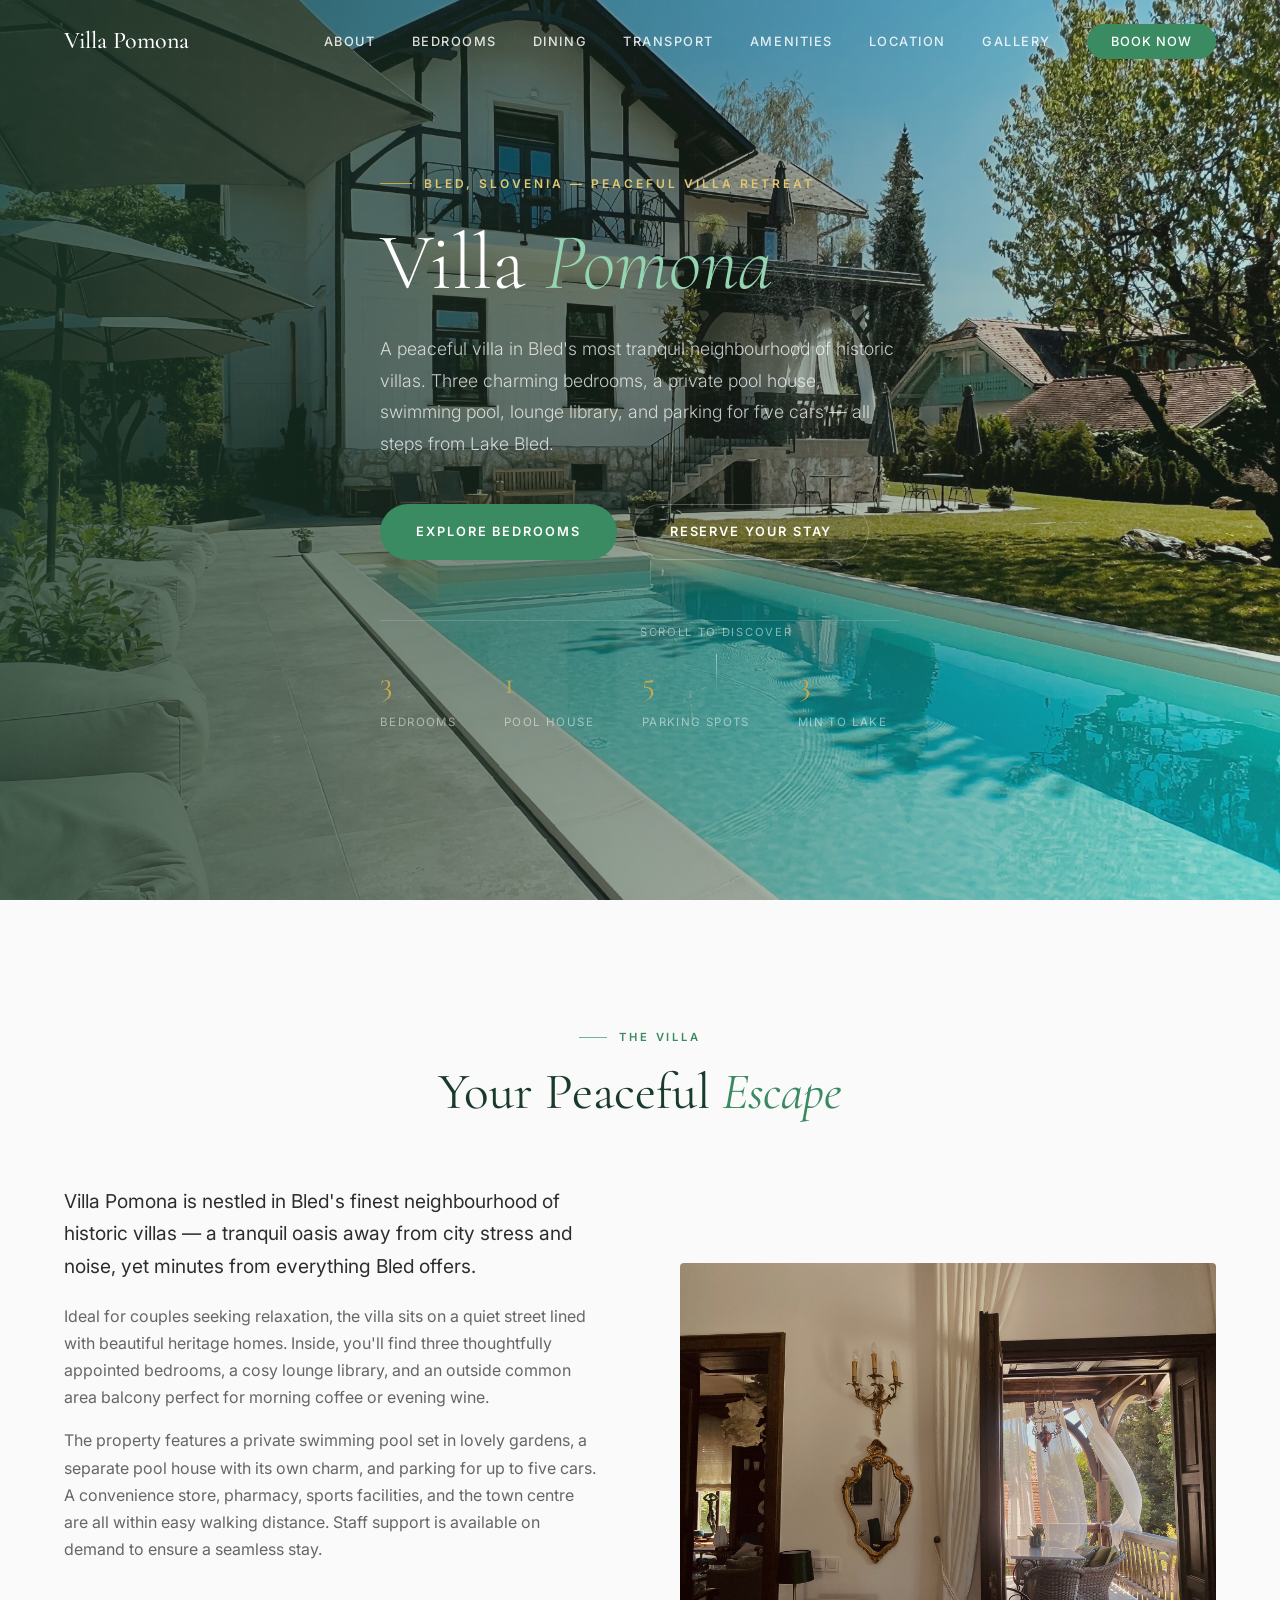
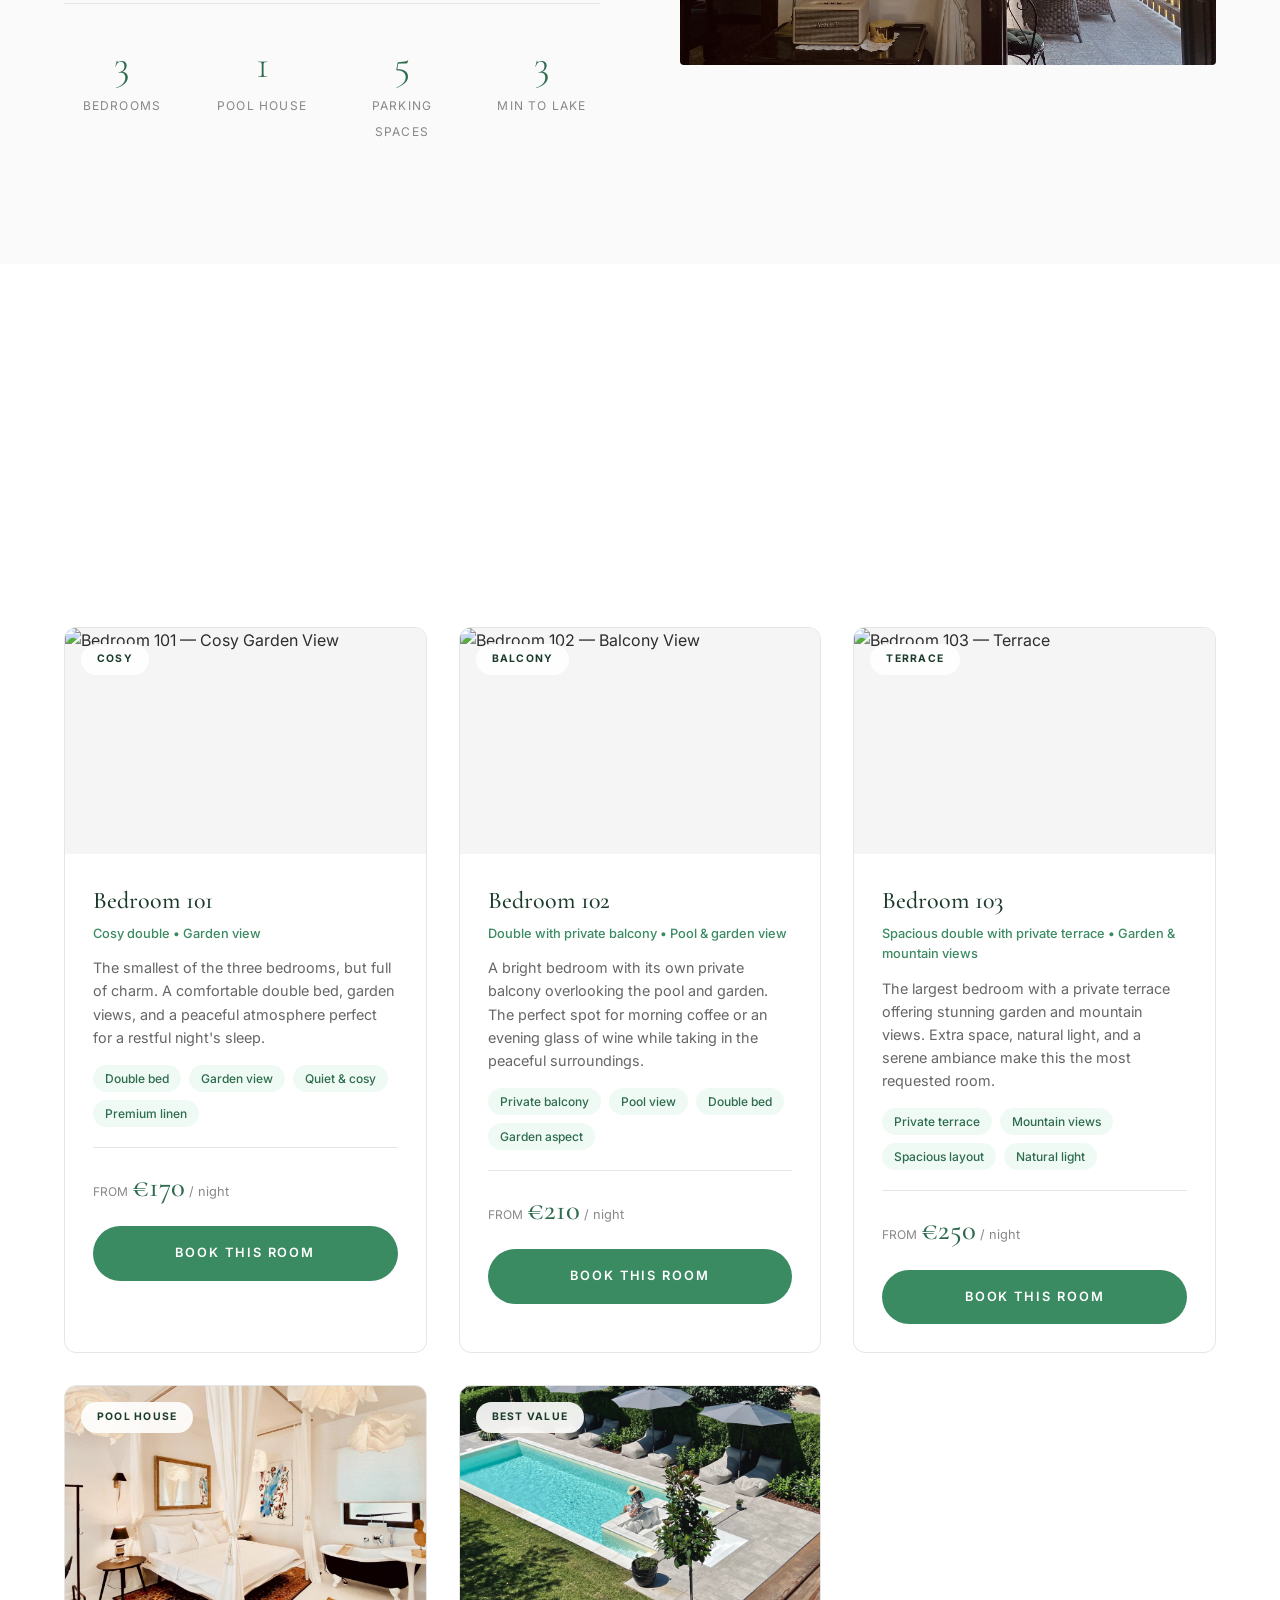
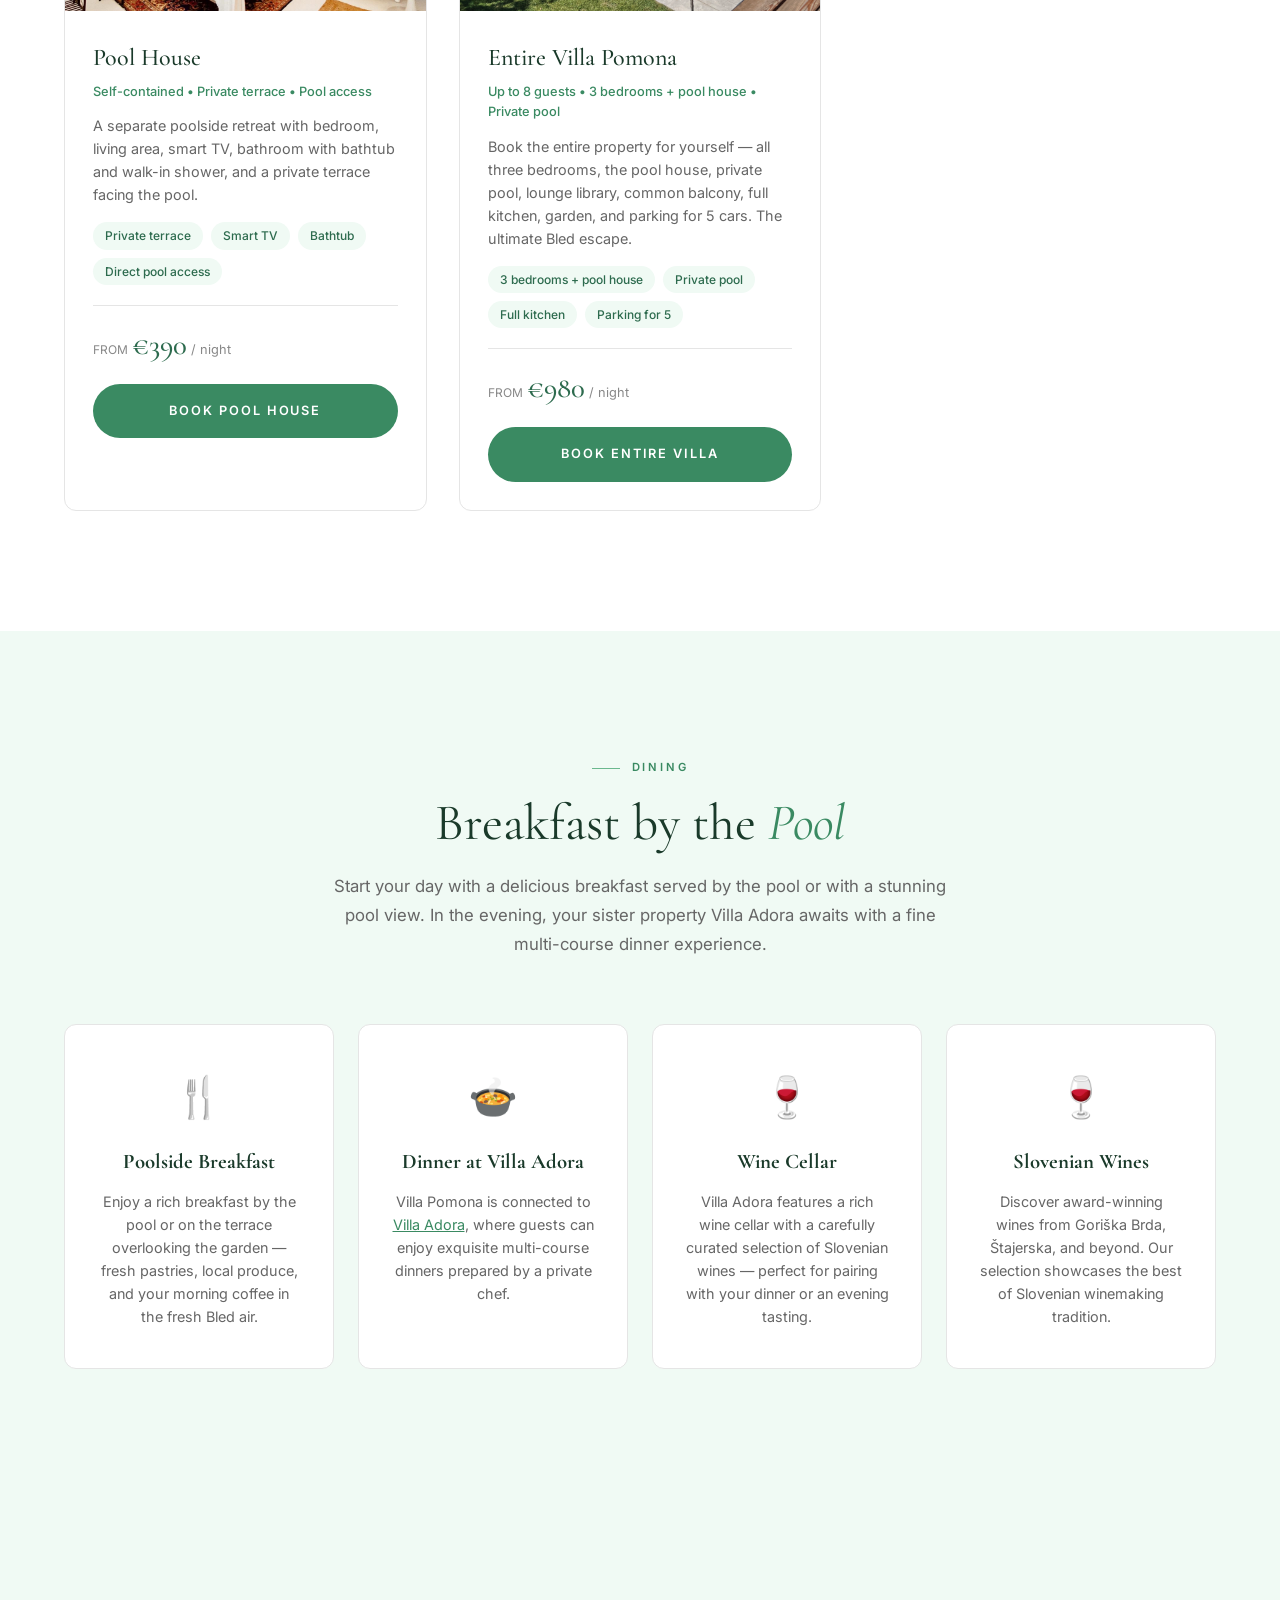
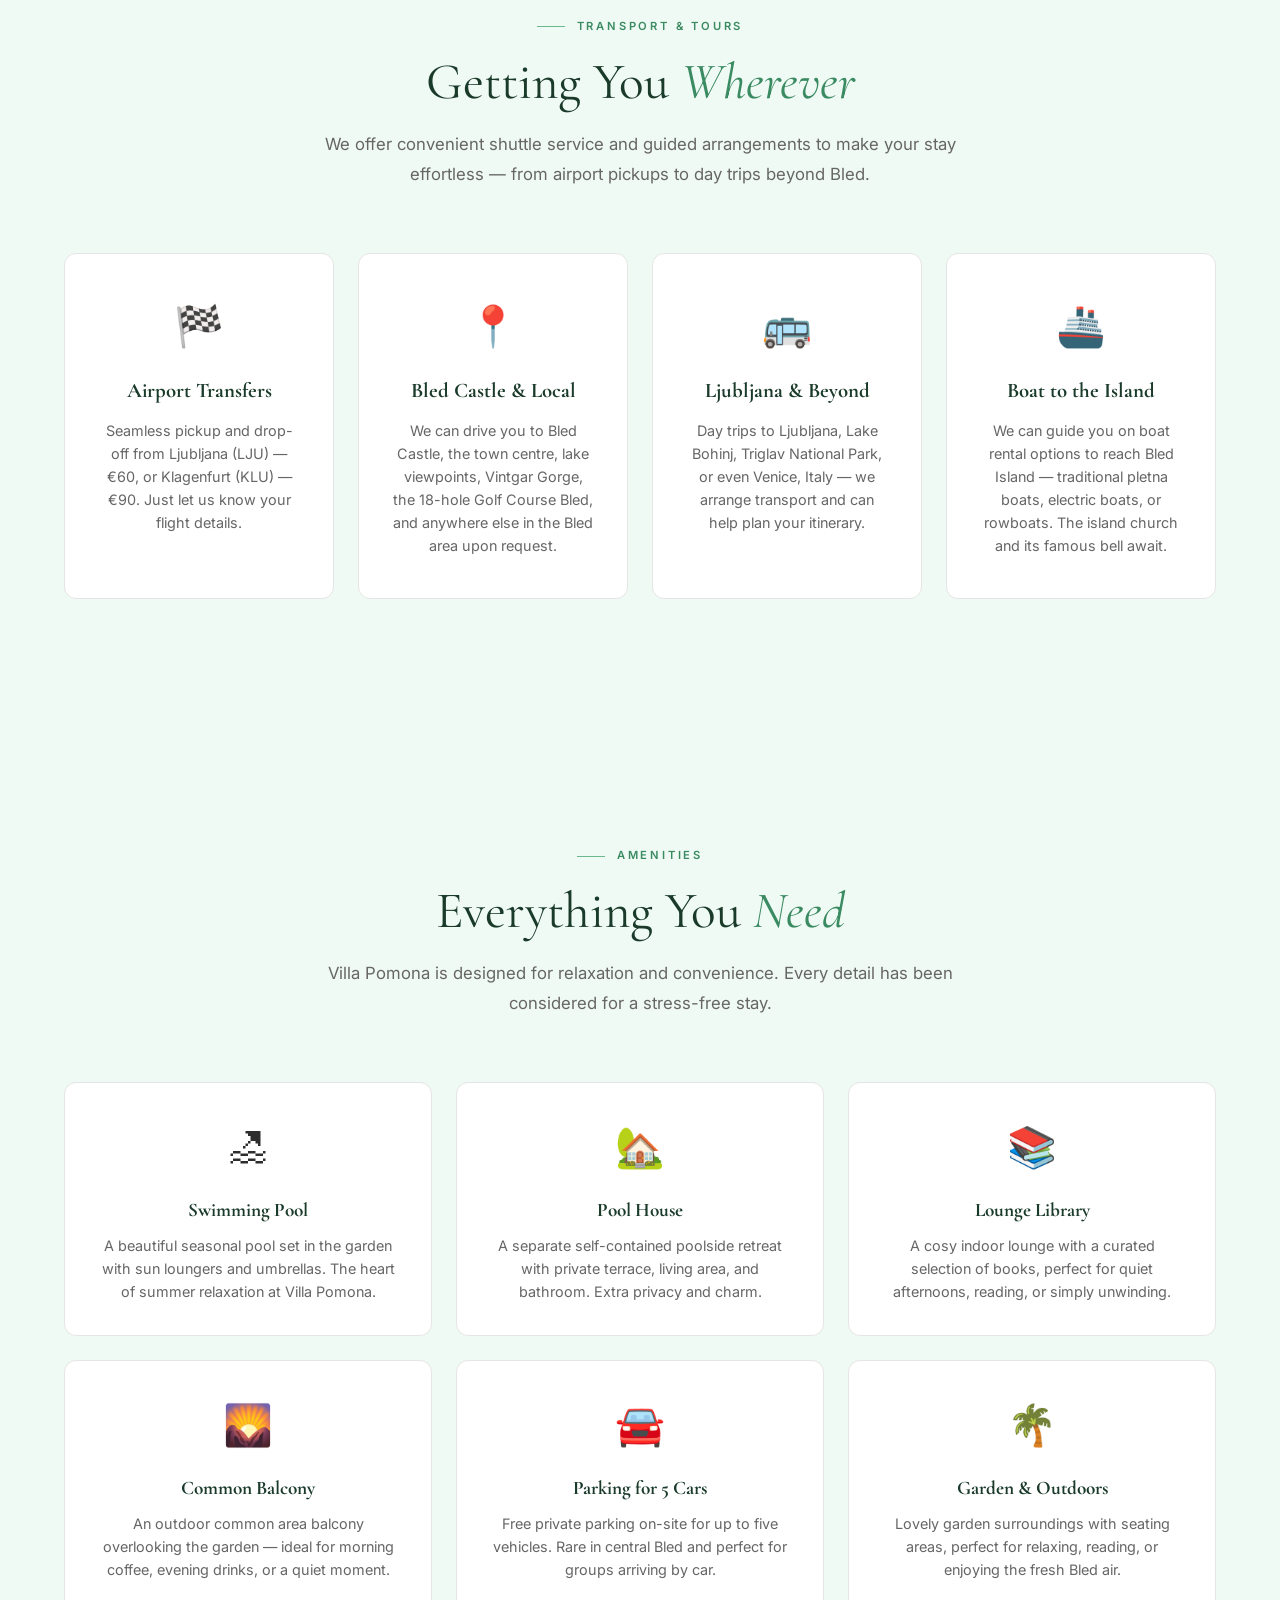
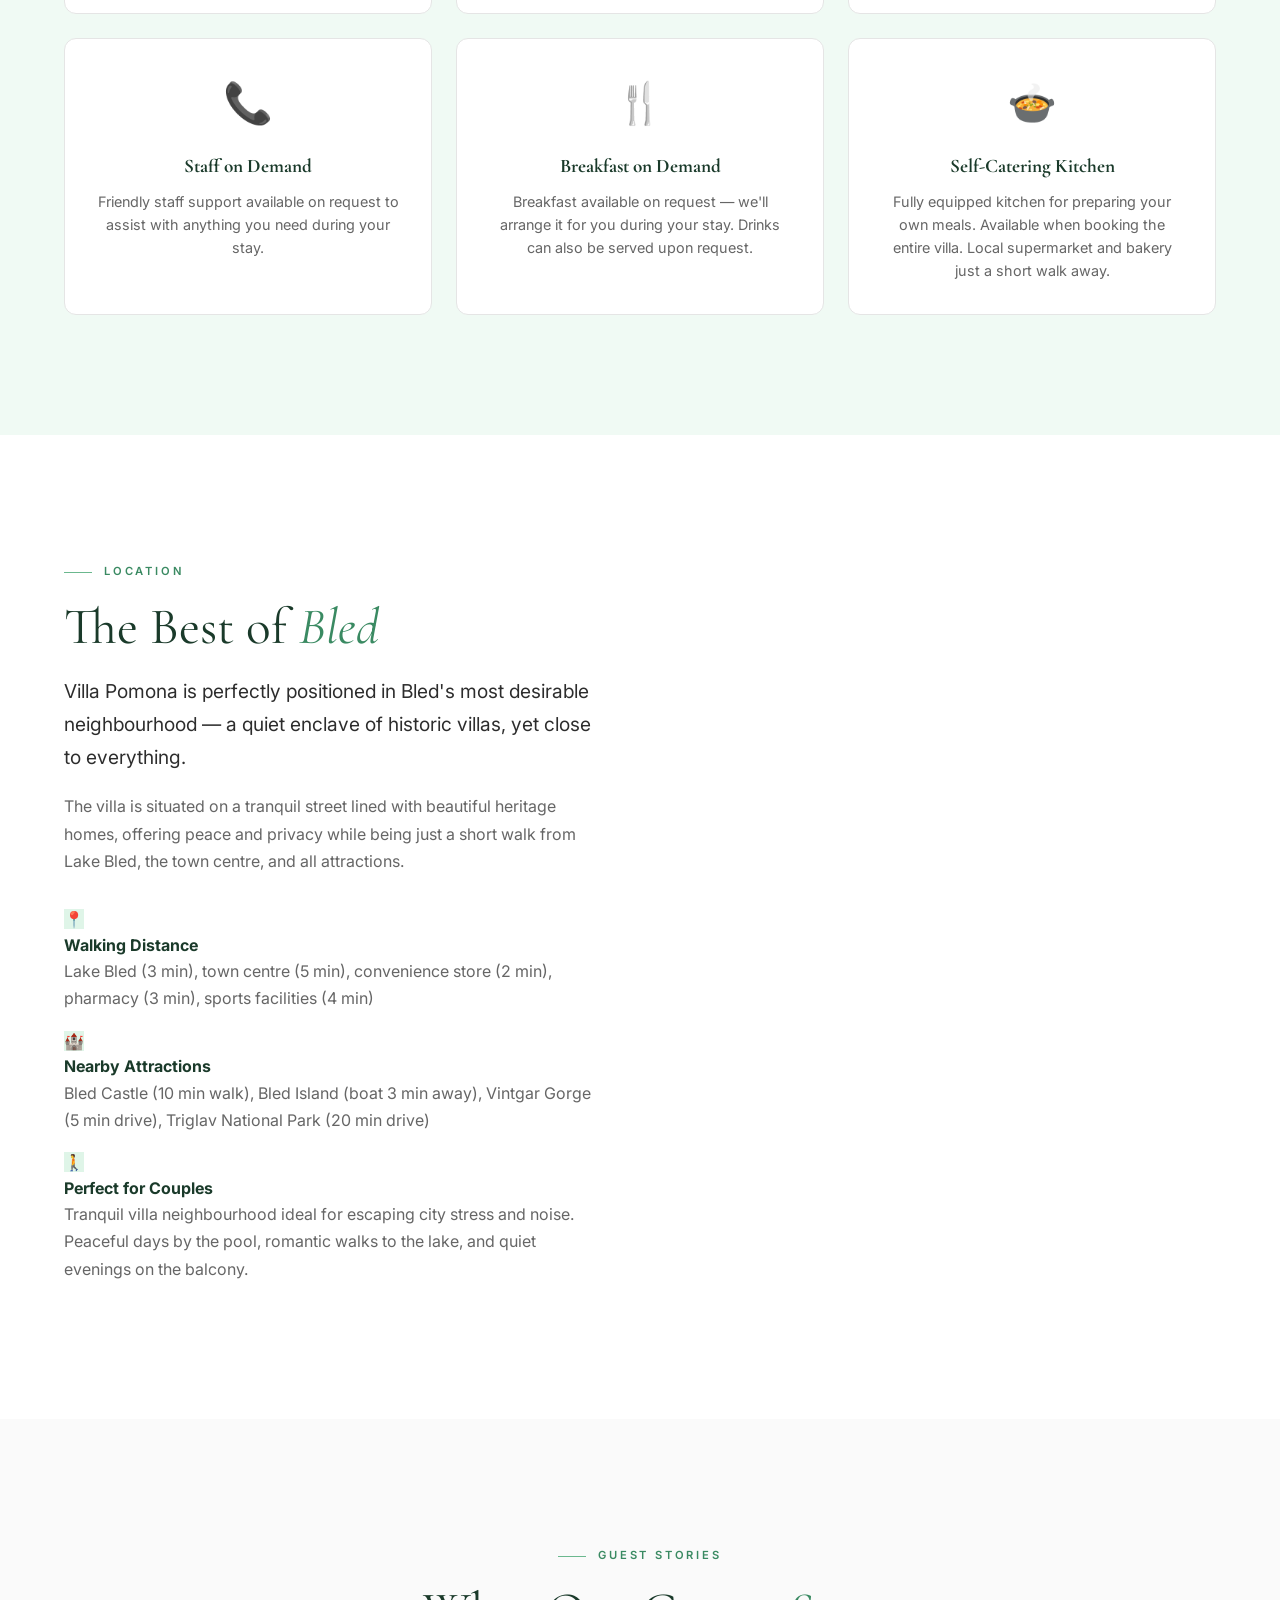
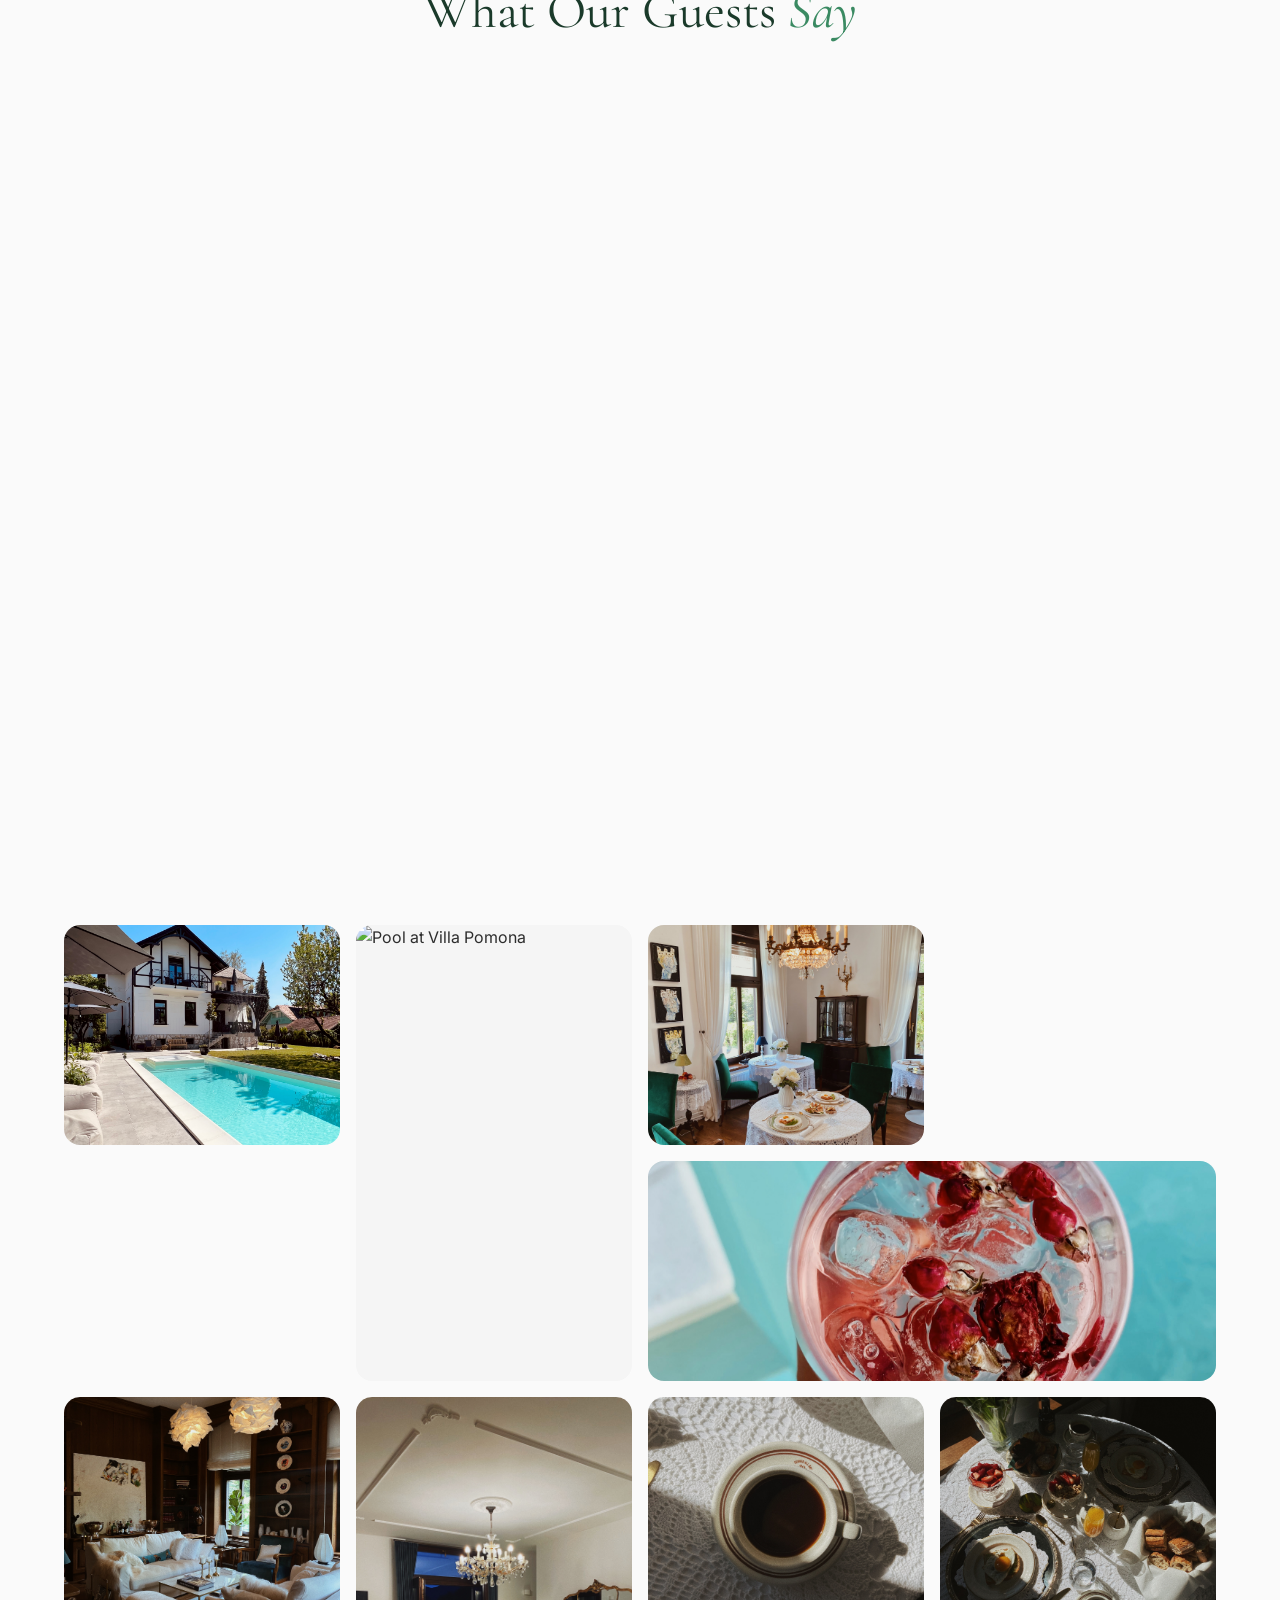
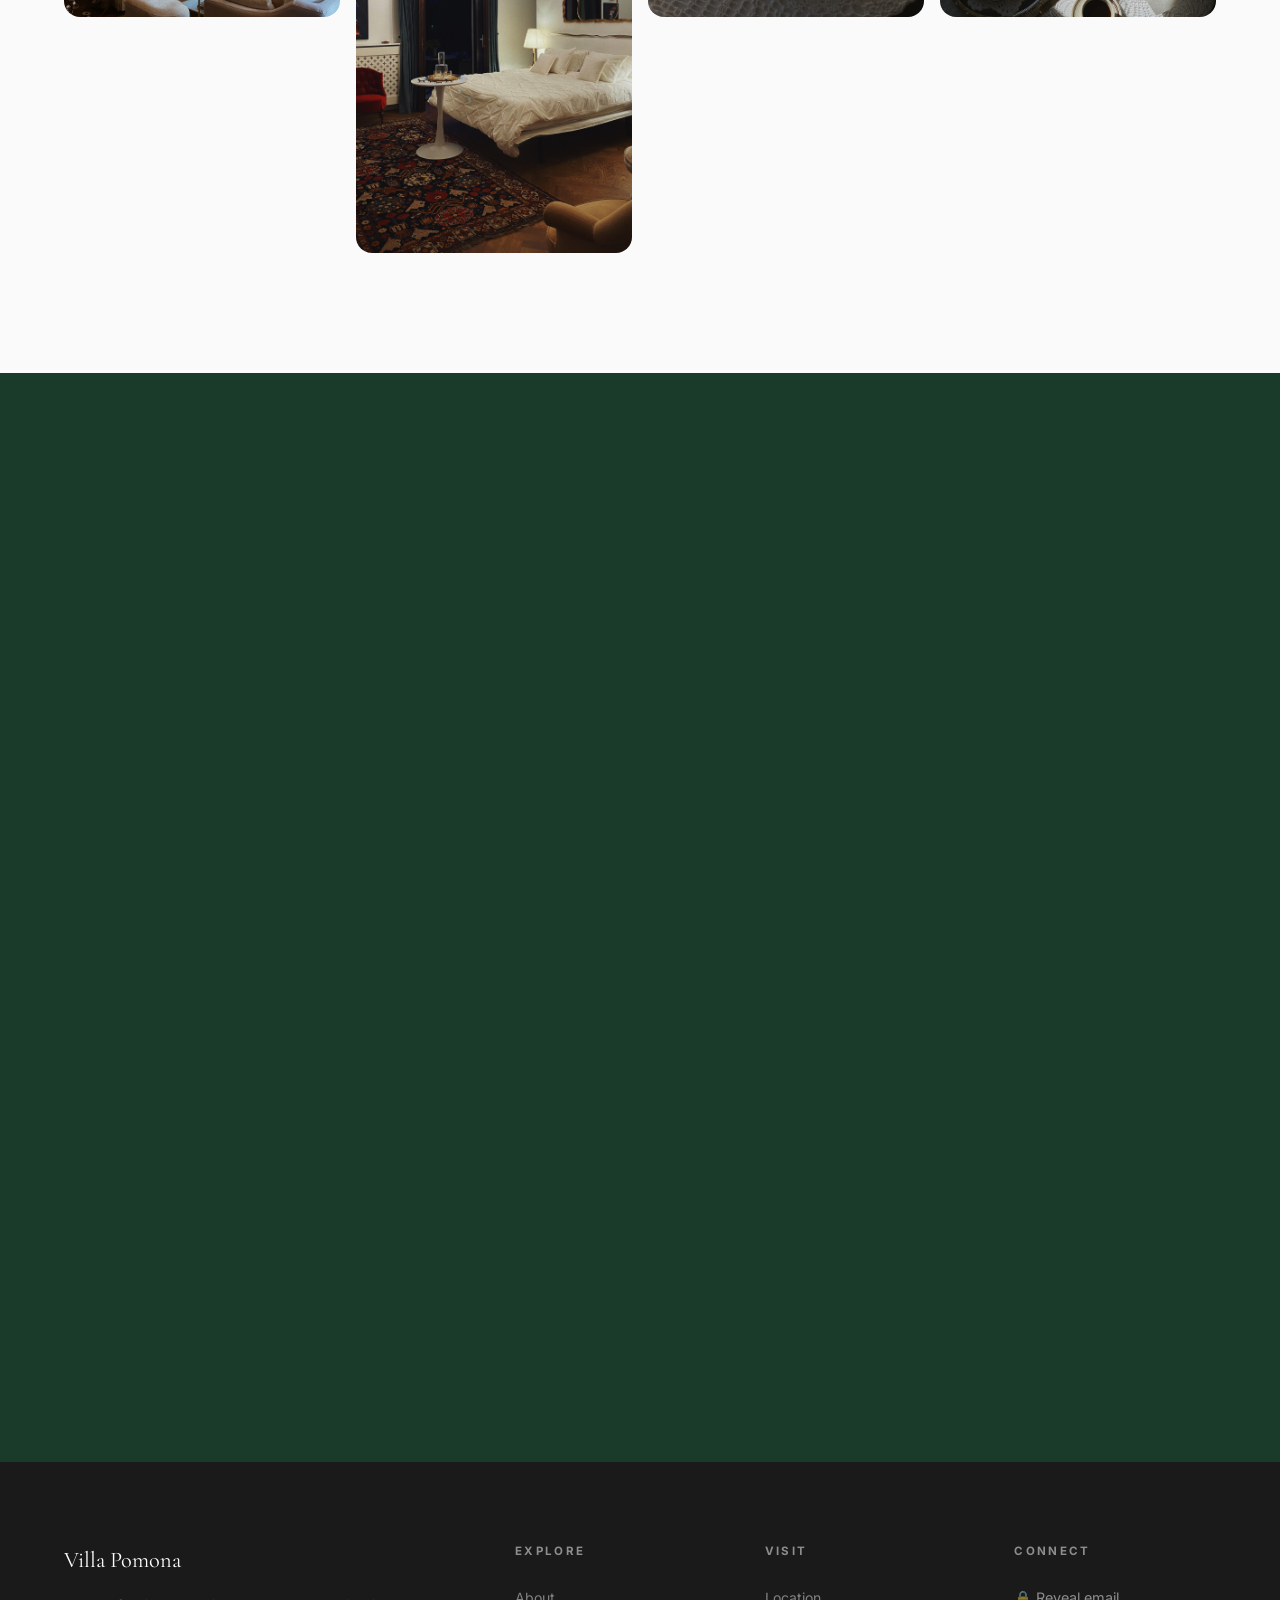
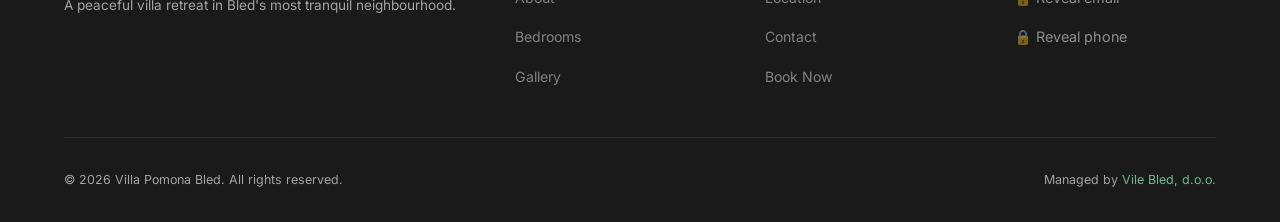
==== commit d9450e5f: "v3.0: Premium UI overhaul — hero stats, reveal animations, toast notifications, refined card system," ====
--- a/index.html
+++ b/index.html
@@ -47,10 +47,16 @@
         <div class="hero-content">
             <p class="hero-subtitle">Bled, Slovenia &mdash; Peaceful Villa Retreat</p>
             <h1 class="hero-title">Villa <em>Pomona</em></h1>
-            <p class="hero-desc">A peaceful villa in Bled's most tranquil neighbourhood of historic villas. Three charming bedrooms, a private pool house, swimming pool, lounge library, and parking for five cars &mdash; all steps from Lake Bled. Breakfast and drinks available on request.</p>
+            <p class="hero-desc">A peaceful villa in Bled's most tranquil neighbourhood of historic villas. Three charming bedrooms, a private pool house, swimming pool, lounge library, and parking for five cars &mdash; all steps from Lake Bled.</p>
             <div class="hero-actions">
                 <a href="#bedrooms" class="btn btn-primary">Explore Bedrooms</a>
                 <a href="#contact" class="btn btn-outline">Reserve Your Stay</a>
+            </div>
+            <div class="hero-stats">
+                <div class="hero-stat"><span>3</span><small>Bedrooms</small></div>
+                <div class="hero-stat"><span>1</span><small>Pool House</small></div>
+                <div class="hero-stat"><span>5</span><small>Parking Spots</small></div>
+                <div class="hero-stat"><span>3</span><small>Min to Lake</small></div>
             </div>
             <div class="hero-scroll">
                 <span>Scroll to discover</span>
@@ -185,24 +191,24 @@
                 <h2 class="section-title">Breakfast by the <em>Pool</em></h2>
                 <p class="section-desc">Start your day with a delicious breakfast served by the pool or with a stunning pool view. In the evening, your sister property Villa Adora awaits with a fine multi-course dinner experience.</p>
             </div>
-            <div class="dining-grid">
-                <div class="dining-card reveal">
-                    <span class="dining-icon">&#127860;</span>
+            <div class="card-grid">
+                <div class="card reveal">
+                    <span class="card-icon">&#127860;</span>
                     <h3>Poolside Breakfast</h3>
                     <p>Enjoy a rich breakfast by the pool or on the terrace overlooking the garden &mdash; fresh pastries, local produce, and your morning coffee in the fresh Bled air.</p>
                 </div>
-                <div class="dining-card reveal">
-                    <span class="dining-icon">&#127858;</span>
+                <div class="card reveal">
+                    <span class="card-icon">&#127858;</span>
                     <h3>Dinner at Villa Adora</h3>
                     <p>Villa Pomona is connected to <a href="https://www.adorabled.com" style="color:var(--green-600);text-decoration:underline;">Villa Adora</a>, where guests can enjoy exquisite multi-course dinners prepared by a private chef.</p>
                 </div>
-                <div class="dining-card reveal">
-                    <span class="dining-icon">&#127863;</span>
+                <div class="card reveal">
+                    <span class="card-icon">&#127863;</span>
                     <h3>Wine Cellar</h3>
                     <p>Villa Adora features a rich wine cellar with a carefully curated selection of Slovenian wines &mdash; perfect for pairing with your dinner or an evening tasting.</p>
                 </div>
-                <div class="dining-card reveal">
-                    <span class="dining-icon">&#127863;</span>
+                <div class="card reveal">
+                    <span class="card-icon">&#127863;</span>
                     <h3>Slovenian Wines</h3>
                     <p>Discover award-winning wines from Goriška Brda, Štajerska, and beyond. Our selection showcases the best of Slovenian winemaking tradition.</p>
                 </div>
@@ -217,24 +223,24 @@
                 <h2 class="section-title">Getting You <em>Wherever</em></h2>
                 <p class="section-desc">We offer convenient shuttle service and guided arrangements to make your stay effortless &mdash; from airport pickups to day trips beyond Bled.</p>
             </div>
-            <div class="dining-grid">
-                <div class="dining-card reveal">
-                    <span class="dining-icon">&#127937;</span>
+            <div class="card-grid">
+                <div class="card reveal">
+                    <span class="card-icon">&#127937;</span>
                     <h3>Airport Transfers</h3>
                     <p>Seamless pickup and drop-off from Ljubljana (LJU) &mdash; €60, or Klagenfurt (KLU) &mdash; €90. Just let us know your flight details.</p>
                 </div>
-                <div class="dining-card reveal">
-                    <span class="dining-icon">&#128205;</span>
+                <div class="card reveal">
+                    <span class="card-icon">&#128205;</span>
                     <h3>Bled Castle & Local</h3>
                     <p>We can drive you to Bled Castle, the town centre, lake viewpoints, Vintgar Gorge, the 18-hole Golf Course Bled, and anywhere else in the Bled area upon request.</p>
                 </div>
-                <div class="dining-card reveal">
-                    <span class="dining-icon">&#128652;</span>
+                <div class="card reveal">
+                    <span class="card-icon">&#128652;</span>
                     <h3>Ljubljana & Beyond</h3>
                     <p>Day trips to Ljubljana, Lake Bohinj, Triglav National Park, or even Venice, Italy &mdash; we arrange transport and can help plan your itinerary.</p>
                 </div>
-                <div class="dining-card reveal">
-                    <span class="dining-icon">&#128674;</span>
+                <div class="card reveal">
+                    <span class="card-icon">&#128674;</span>
                     <h3>Boat to the Island</h3>
                     <p>We can guide you on boat rental options to reach Bled Island &mdash; traditional pletna boats, electric boats, or rowboats. The island church and its famous bell await.</p>
                 </div>
@@ -490,6 +496,8 @@
         </div>
     </footer>
 
+    <div class="toast" id="toast" role="status"></div>
+
     <script src="script.js"></script>
 </body>
 </html>
--- a/styles.css
+++ b/styles.css
@@ -1,91 +1,82 @@
 :root {
-    --green-900: #1a3a2a;
-    --green-800: #234d38;
-    --green-700: #2d6b4e;
-    --green-600: #3a8a62;
-    --green-500: #4a9e74;
-    --green-400: #6bb88e;
-    --green-300: #94d4b0;
-    --green-200: #b8e6cc;
-    --green-100: #dff5e8;
-    --green-50:  #f0faf4;
-    --neutral-900: #1a1a1a;
-    --neutral-800: #2d2d2d;
-    --neutral-700: #444444;
-    --neutral-600: #666666;
-    --neutral-500: #888888;
-    --neutral-400: #aaaaaa;
-    --neutral-300: #cccccc;
-    --neutral-200: #e5e5e5;
-    --neutral-100: #f5f5f5;
-    --neutral-50:  #fafafa;
-    --gold: #c9a84c;
-    --gold-light: #e0c872;
-    --font-serif: 'Cormorant Garamond', Georgia, serif;
-    --font-sans: 'Inter', -apple-system, BlinkMacSystemFont, sans-serif;
-    --section-padding: 120px;
-    --container-max: 1200px;
-    --ease: cubic-bezier(0.25, 0.46, 0.45, 0.94);
+    --green-900: #1a3a2a; --green-800: #234d38; --green-700: #2d6b4e; --green-600: #3a8a62; --green-500: #4a9e74; --green-400: #6bb88e; --green-300: #94d4b0; --green-200: #b8e6cc; --green-100: #dff5e8; --green-50: #f0faf4;
+    --neutral-900: #1a1a1a; --neutral-800: #2d2d2d; --neutral-700: #444; --neutral-600: #666; --neutral-500: #888; --neutral-400: #aaa; --neutral-300: #ccc; --neutral-200: #e5e5e5; --neutral-100: #f5f5f5; --neutral-50: #fafafa;
+    --gold: #c9a84c; --gold-light: #e0c872;
+    --font-serif: 'Cormorant Garamond', Georgia, serif; --font-sans: 'Inter', -apple-system, BlinkMacSystemFont, sans-serif;
+    --section-padding: 120px; --container-max: 1200px;
+    --ease: cubic-bezier(0.22, 1, 0.36, 1); --radius: 4px;
 }
-
 *, *::before, *::after { margin: 0; padding: 0; box-sizing: border-box; }
 html { scroll-behavior: smooth; font-size: 16px; }
 body { font-family: var(--font-sans); color: var(--neutral-800); background: #fff; line-height: 1.6; overflow-x: hidden; -webkit-font-smoothing: antialiased; }
+body.no-scroll { overflow: hidden; }
 a { text-decoration: none; color: inherit; transition: color 0.3s var(--ease); }
 img { max-width: 100%; height: auto; display: block; background: var(--neutral-100); }
 ul { list-style: none; }
 .container { max-width: var(--container-max); margin: 0 auto; padding: 0 24px; }
 
-.nav { position: fixed; top: 0; left: 0; right: 0; z-index: 1000; padding: 20px 0; transition: all 0.4s var(--ease); }
-.nav.scrolled { background: rgba(255,255,255,0.95); backdrop-filter: blur(20px); -webkit-backdrop-filter: blur(20px); box-shadow: 0 1px 20px rgba(0,0,0,0.06); padding: 12px 0; }
+/* Nav */
+.nav { position: fixed; top: 0; left: 0; right: 0; z-index: 1000; padding: 22px 0; transition: all 0.4s var(--ease); }
+.nav.scrolled { background: rgba(255,255,255,0.92); backdrop-filter: blur(20px); -webkit-backdrop-filter: blur(20px); box-shadow: 0 1px 24px rgba(0,0,0,0.06); padding: 12px 0; border-bottom: 1px solid rgba(0,0,0,0.04); }
 .nav-container { max-width: var(--container-max); margin: 0 auto; padding: 0 24px; display: flex; align-items: center; justify-content: space-between; }
-.nav-logo { display: flex; align-items: center; gap: 10px; font-family: var(--font-serif); font-size: 1.4rem; font-weight: 500; color: #fff; transition: color 0.3s; }
+.nav-logo { font-family: var(--font-serif); font-size: 1.5rem; font-weight: 500; color: #fff; transition: color 0.3s; }
 .nav.scrolled .nav-logo { color: var(--green-900); }
-.logo-icon { font-size: 1.5rem; }
-.nav-links { display: flex; align-items: center; gap: 32px; }
-.nav-links a { font-size: 0.85rem; font-weight: 500; color: rgba(255,255,255,0.85); letter-spacing: 0.05em; text-transform: uppercase; transition: color 0.3s; position: relative; }
-.nav-links a::after { content: ''; position: absolute; bottom: -4px; left: 0; width: 0; height: 1px; background: var(--gold); transition: width 0.3s var(--ease); }
+.nav-links { display: flex; align-items: center; gap: 36px; }
+.nav-links a { font-size: 0.8rem; font-weight: 500; color: rgba(255,255,255,0.85); letter-spacing: 0.12em; text-transform: uppercase; transition: color 0.3s; position: relative; }
+.nav-links a::after { content: ''; position: absolute; bottom: -6px; left: 0; width: 0; height: 1px; background: var(--gold); transition: width 0.3s var(--ease); }
+.nav-links a:hover { color: #fff; }
 .nav-links a:hover::after { width: 100%; }
-.nav-links a:hover { color: #fff; }
 .nav.scrolled .nav-links a { color: var(--neutral-700); }
 .nav.scrolled .nav-links a:hover { color: var(--green-700); }
 .nav-cta { background: var(--green-600) !important; color: #fff !important; padding: 10px 24px; border-radius: 50px; letter-spacing: 0.08em !important; }
 .nav-cta::after { display: none !important; }
 .nav-cta:hover { background: var(--green-700) !important; color: #fff !important; }
-.nav-toggle { display: none; flex-direction: column; gap: 5px; background: none; border: none; cursor: pointer; padding: 4px; }
+.nav-toggle { display: none; flex-direction: column; gap: 5px; background: none; border: none; cursor: pointer; padding: 4px; z-index: 1002; }
 .nav-toggle span { display: block; width: 24px; height: 2px; background: #fff; transition: all 0.3s; }
 .nav.scrolled .nav-toggle span { background: var(--green-900); }
-
+.nav-toggle.open span:nth-child(1) { transform: rotate(45deg) translate(5px,5px); }
+.nav-toggle.open span:nth-child(2) { opacity: 0; }
+.nav-toggle.open span:nth-child(3) { transform: rotate(-45deg) translate(5px,-5px); }
+
+/* Hero */
 .hero { position: relative; min-height: 100vh; display: flex; align-items: center; justify-content: center; overflow: hidden; }
 .hero::after { content: ''; position: absolute; bottom: 0; left: 0; right: 0; height: 120px; z-index: 3; background: url("data:image/svg+xml,%3Csvg xmlns='http://www.w3.org/2000/svg' viewBox='0 0 1200 120'%3E%3Cpath d='M0,60 C200,20 400,100 600,60 C800,20 1000,100 1200,60 L1200,120 L0,120 Z' fill='rgba(255,255,255,0.08)'%3E%3Canimate attributeName='d' dur='5s' repeatCount='indefinite' values='M0,60 C200,20 400,100 600,60 C800,20 1000,100 1200,60 L1200,120 L0,120 Z;M0,50 C200,90 400,10 600,70 C800,30 1000,80 1200,60 L1200,120 L0,120 Z;M0,60 C200,20 400,100 600,60 C800,20 1000,100 1200,60 L1200,120 L0,120 Z'/%3E%3C/svg%3E") repeat-x bottom; background-size: 1200px 120px; pointer-events: none; animation: waveMove 3s linear infinite; }
 .hero-bg { position: absolute; inset: 0; background-size: cover; background-position: center; }
 .hero-bg::before { content: ''; position: absolute; inset: 0; background: url("data:image/svg+xml,%3Csvg width='60' height='60' viewBox='0 0 60 60' xmlns='http://www.w3.org/2000/svg'%3E%3Cg fill='none' fill-rule='evenodd'%3E%3Cg fill='%23ffffff' fill-opacity='0.03'%3E%3Cpath d='M36 34v-4h-2v4h-4v2h4v4h2v-4h4v-2h-4zm0-30V0h-2v4h-4v2h4v4h2V6h4V4h-4zM6 34v-4H4v4H0v2h4v4h2v-4h4v-2H6zM6 4V0H4v4H0v2h4v4h2V6h4V4H6z'/%3E%3C/g%3E%3C/g%3E%3C/svg%3E"); }
-@keyframes waterShimmer { 0% { background-position: 100% 50%; } 50% { background-position: 0% 50%; } 100% { background-position: 100% 50%; } }
-.hero-overlay { position: absolute; inset: 0; z-index: 2; background: linear-gradient(135deg, rgba(26,58,42,0.7) 0%, rgba(35,77,56,0.5) 40%, rgba(45,107,78,0.3) 100%); }
-.hero-content { position: relative; z-index: 2; text-align: center; max-width: 800px; padding: 0 24px; }
-.hero-subtitle { font-size: 0.8rem; font-weight: 600; letter-spacing: 0.2em; text-transform: uppercase; color: var(--gold-light); margin-bottom: 24px; opacity: 0; animation: fadeInUp 0.8s var(--ease) 0.2s forwards; }
-.hero-title { font-family: var(--font-serif); font-size: clamp(2.8rem, 6vw, 5rem); font-weight: 300; line-height: 1.1; color: #fff; margin-bottom: 24px; opacity: 0; animation: fadeInUp 0.8s var(--ease) 0.4s forwards; }
+@keyframes waveMove { from { background-position: 0 0; } to { background-position: 1200px 0; } }
+.hero-overlay { position: absolute; inset: 0; z-index: 2; background: linear-gradient(to right, rgba(26,58,42,0.8) 0%, rgba(26,58,42,0.4) 60%, rgba(45,107,78,0.2) 100%); }
+.hero-content { position: relative; z-index: 2; max-width: 720px; padding: 0 24px; text-align: left; }
+.hero-subtitle { display: inline-flex; align-items: center; gap: 12px; font-size: 0.75rem; font-weight: 600; letter-spacing: 0.25em; text-transform: uppercase; color: var(--gold-light); margin-bottom: 28px; }
+.hero-subtitle::before { content: ''; width: 32px; height: 1px; background: var(--gold); }
+.hero-title { font-family: var(--font-serif); font-size: clamp(3rem, 6.5vw, 5rem); font-weight: 300; line-height: 1.05; color: #fff; margin-bottom: 28px; }
 .hero-title em { font-style: italic; color: var(--green-300); }
-.hero-desc { font-size: 1.1rem; color: rgba(255,255,255,0.75); max-width: 560px; margin: 0 auto 40px; line-height: 1.7; opacity: 0; animation: fadeInUp 0.8s var(--ease) 0.6s forwards; }
-.hero-actions { display: flex; gap: 16px; justify-content: center; flex-wrap: wrap; opacity: 0; animation: fadeInUp 0.8s var(--ease) 0.8s forwards; }
-.hero-scroll { position: absolute; bottom: 40px; left: 50%; transform: translateX(-50%); display: flex; flex-direction: column; align-items: center; gap: 12px; opacity: 0; animation: fadeInUp 0.8s var(--ease) 1.2s forwards; }
+.hero-desc { font-size: 1.1rem; color: rgba(255,255,255,0.75); max-width: 520px; margin-bottom: 44px; line-height: 1.8; font-weight: 300; }
+.hero-actions { display: flex; gap: 16px; flex-wrap: wrap; }
+.hero-stats { display: flex; gap: 48px; margin-top: 60px; padding-top: 36px; border-top: 1px solid rgba(255,255,255,0.15); }
+.hero-stat span { font-family: var(--font-serif); font-size: 2rem; display: block; color: var(--gold); }
+.hero-stat small { font-size: 0.72rem; color: rgba(255,255,255,0.5); letter-spacing: 0.12em; text-transform: uppercase; }
+.hero-scroll { position: absolute; bottom: 40px; left: 50%; transform: translateX(-50%); display: flex; flex-direction: column; align-items: center; gap: 12px; }
 .hero-scroll span { font-size: 0.7rem; letter-spacing: 0.15em; text-transform: uppercase; color: rgba(255,255,255,0.5); }
 .scroll-line { width: 1px; height: 40px; background: linear-gradient(to bottom, rgba(255,255,255,0.5), transparent); animation: scrollPulse 2s var(--ease) infinite; }
 
-.btn { display: inline-flex; align-items: center; justify-content: center; padding: 14px 36px; font-size: 0.85rem; font-weight: 600; letter-spacing: 0.08em; text-transform: uppercase; border-radius: 50px; border: none; cursor: pointer; transition: all 0.3s var(--ease); font-family: var(--font-sans); }
+/* Buttons */
+.btn { display: inline-flex; align-items: center; justify-content: center; padding: 17px 36px; font-size: 0.8rem; font-weight: 600; letter-spacing: 0.15em; text-transform: uppercase; border-radius: 50px; border: none; cursor: pointer; transition: all 0.3s var(--ease); font-family: var(--font-sans); }
 .btn-primary { background: var(--green-600); color: #fff; }
-.btn-primary:hover { background: var(--green-700); transform: translateY(-2px); box-shadow: 0 8px 30px rgba(58,138,98,0.3); }
-.btn-outline { background: transparent; color: #fff; border: 1px solid rgba(255,255,255,0.3); }
-.btn-outline:hover { background: rgba(255,255,255,0.1); border-color: rgba(255,255,255,0.6); }
+.btn-primary:hover { background: var(--green-700); transform: translateY(-2px); box-shadow: 0 12px 32px rgba(58,138,98,0.3); }
+.btn-outline { background: transparent; color: #fff; border: 1px solid rgba(255,255,255,0.25); }
+.btn-outline:hover { background: rgba(255,255,255,0.08); border-color: rgba(255,255,255,0.6); }
 .btn-full { width: 100%; }
 
+/* Section */
 .section { padding: var(--section-padding) 0; }
 .section-header { text-align: center; max-width: 640px; margin: 0 auto 64px; }
-.section-tag { display: inline-block; font-size: 0.75rem; font-weight: 600; letter-spacing: 0.2em; text-transform: uppercase; color: var(--green-600); margin-bottom: 16px; }
-.section-title { font-family: var(--font-serif); font-size: clamp(2rem, 4vw, 3rem); font-weight: 400; color: var(--green-900); line-height: 1.2; margin-bottom: 16px; }
+.section-tag { display: inline-flex; align-items: center; gap: 12px; font-size: 0.7rem; font-weight: 600; letter-spacing: 0.25em; text-transform: uppercase; color: var(--green-600); margin-bottom: 18px; }
+.section-tag::before { content: ''; width: 28px; height: 1px; background: var(--green-400); }
+.section-title { font-family: var(--font-serif); font-size: clamp(2.2rem, 4.5vw, 3.2rem); font-weight: 400; color: var(--green-900); line-height: 1.1; margin-bottom: 20px; }
 .section-title em { font-style: italic; color: var(--green-600); }
-.section-desc { font-size: 1.05rem; color: var(--neutral-600); line-height: 1.7; }
-
+.section-desc { font-size: 1.05rem; color: var(--neutral-600); line-height: 1.75; }
+
+/* About */
 .about { background: var(--neutral-50); }
 .about-grid { display: grid; grid-template-columns: 1fr 1fr; gap: 80px; align-items: center; }
 .about-text .lead { font-size: 1.2rem; color: var(--neutral-800); margin-bottom: 20px; line-height: 1.7; }
@@ -94,19 +85,20 @@
 .stat { text-align: center; }
 .stat-num { display: block; font-family: var(--font-serif); font-size: 2.5rem; font-weight: 300; color: var(--green-700); line-height: 1; margin-bottom: 8px; }
 .stat-label { font-size: 0.75rem; color: var(--neutral-500); text-transform: uppercase; letter-spacing: 0.1em; }
-.image-frame { position: relative; }
-.image-frame::before { content: ''; position: absolute; top: -16px; left: -16px; right: 16px; bottom: 16px; border: 1px solid var(--green-300); border-radius: 4px; z-index: 0; }
-.image-frame img { position: relative; z-index: 1; border-radius: 4px; width: 100%; height: 100%; object-fit: cover; }
+.image-frame { position: relative; overflow: hidden; }
+.image-frame img { border-radius: 4px; width: 100%; height: 100%; object-fit: cover; transition: transform 1.2s var(--ease); }
+.image-frame:hover img { transform: scale(1.04); }
 .about-img { aspect-ratio: 4/3; }
 
+/* Suites */
 .suites { background: #fff; }
 .suites-grid { display: grid; grid-template-columns: repeat(auto-fill, minmax(340px, 1fr)); gap: 32px; }
 .suite-card { background: #fff; border-radius: 12px; overflow: hidden; border: 1px solid var(--neutral-200); transition: all 0.4s var(--ease); }
-.suite-card:hover { transform: translateY(-8px); box-shadow: 0 20px 60px rgba(0,0,0,0.08); border-color: var(--green-300); }
+.suite-card:hover { transform: translateY(-8px); box-shadow: 0 24px 64px rgba(0,0,0,0.08); border-color: var(--green-300); }
 .suite-image { position: relative; overflow: hidden; }
-.suite-img { width: 100%; aspect-ratio: 16/10; object-fit: cover; display: block; transition: transform 0.6s var(--ease); }
-.suite-card:hover .suite-img { transform: scale(1.05); }
-.suite-badge { position: absolute; top: 16px; left: 16px; background: var(--gold); color: #fff; font-size: 0.7rem; font-weight: 600; letter-spacing: 0.1em; text-transform: uppercase; padding: 6px 14px; border-radius: 50px; }
+.suite-img { width: 100%; aspect-ratio: 16/10; object-fit: cover; display: block; transition: transform 0.8s var(--ease); }
+.suite-card:hover .suite-img { transform: scale(1.06); }
+.suite-badge { position: absolute; top: 16px; left: 16px; background: rgba(255,255,255,0.9); backdrop-filter: blur(8px); color: var(--green-900); font-size: 0.65rem; font-weight: 700; letter-spacing: 0.12em; text-transform: uppercase; padding: 7px 16px; border-radius: 50px; }
 .suite-info { padding: 28px; }
 .suite-info h3 { font-family: var(--font-serif); font-size: 1.5rem; font-weight: 500; color: var(--green-900); margin-bottom: 4px; }
 .suite-size { font-size: 0.8rem; color: var(--green-600); font-weight: 500; margin-bottom: 12px; }
@@ -118,15 +110,16 @@
 .price-amount { font-family: var(--font-serif); font-size: 1.8rem; font-weight: 500; color: var(--green-700); }
 .price-night { font-size: 0.8rem; color: var(--neutral-500); }
 
-/* Dining */
-.dining { background: var(--green-50); }
-.dining-grid { display: grid; grid-template-columns: repeat(auto-fit, minmax(240px, 1fr)); gap: 24px; }
-.dining-card { background: #fff; padding: 40px 32px; border-radius: 12px; text-align: center; border: 1px solid var(--neutral-200); transition: all 0.3s var(--ease); }
-.dining-card:hover { border-color: var(--green-300); transform: translateY(-4px); box-shadow: 0 12px 40px rgba(0,0,0,0.06); }
-.dining-icon { font-size: 2.5rem; margin-bottom: 16px; display: block; }
-.dining-card h3 { font-family: var(--font-serif); font-size: 1.3rem; color: var(--green-900); margin-bottom: 12px; }
-.dining-card p { font-size: 0.9rem; color: var(--neutral-600); line-height: 1.6; }
-
+/* Dining & Transport (shared card style) */
+.dining, .transport { background: var(--green-50); }
+.card-grid { display: grid; grid-template-columns: repeat(auto-fit, minmax(240px, 1fr)); gap: 24px; }
+.card { background: #fff; padding: 40px 32px; border-radius: 12px; text-align: center; border: 1px solid var(--neutral-200); transition: all 0.3s var(--ease); }
+.card:hover { border-color: var(--green-300); transform: translateY(-4px); box-shadow: 0 12px 40px rgba(0,0,0,0.06); }
+.card-icon { font-size: 2.5rem; margin-bottom: 16px; display: block; }
+.card h3 { font-family: var(--font-serif); font-size: 1.3rem; color: var(--green-900); margin-bottom: 12px; }
+.card p { font-size: 0.9rem; color: var(--neutral-600); line-height: 1.6; }
+
+/* Amenities */
 .amenities { background: var(--green-50); }
 .amenities-grid { display: grid; grid-template-columns: repeat(auto-fit, minmax(280px, 1fr)); gap: 24px; }
 .amenity-card { background: #fff; padding: 32px; border-radius: 12px; border: 1px solid var(--neutral-200); transition: all 0.3s var(--ease); text-align: center; }
@@ -135,14 +128,23 @@
 .amenity-card h4 { font-family: var(--font-serif); font-size: 1.2rem; color: var(--green-900); margin-bottom: 8px; }
 .amenity-card p { font-size: 0.9rem; color: var(--neutral-600); line-height: 1.6; }
 
-.testimonials { background: #fff; }
+/* Location */
+.location { background: #fff; }
+.map-frame { padding-bottom: 0; }
+.map-frame iframe { width: 100%; height: 350px; border-radius: 4px; display: block; }
+
+/* Testimonials */
+.testimonials { background: var(--neutral-50); }
 .testimonials-grid { display: grid; grid-template-columns: repeat(auto-fit, minmax(320px, 1fr)); gap: 32px; }
-.testimonial-card { background: var(--neutral-50); padding: 40px; border-radius: 12px; border: 1px solid var(--neutral-200); }
-.testimonial-stars { color: var(--gold); font-size: 1rem; letter-spacing: 2px; margin-bottom: 16px; }
-.testimonial-text { font-family: var(--font-serif); font-size: 1.1rem; font-style: italic; color: var(--neutral-700); line-height: 1.7; margin-bottom: 20px; }
+.testimonial-card { background: #fff; padding: 40px; border-radius: 12px; border: 1px solid var(--neutral-200); position: relative; transition: all 0.3s var(--ease); }
+.testimonial-card:hover { border-color: var(--green-300); transform: translateY(-4px); box-shadow: 0 12px 40px rgba(0,0,0,0.04); }
+.testimonial-card::before { content: '\201C'; font-family: var(--font-serif); font-size: 4rem; color: var(--green-300); opacity: 0.3; position: absolute; top: 8px; left: 24px; line-height: 1; }
+.testimonial-stars { color: var(--gold); font-size: 0.9rem; letter-spacing: 3px; margin: 24px 0 16px; }
+.testimonial-text { font-family: var(--font-serif); font-size: 1.1rem; font-style: italic; color: var(--neutral-700); line-height: 1.7; margin-bottom: 24px; font-weight: 300; }
 .testimonial-author strong { display: block; color: var(--green-900); font-size: 0.9rem; }
 .testimonial-author span { font-size: 0.8rem; color: var(--neutral-500); }
 
+/* Gallery */
 .gallery-section{background:var(--neutral-50)}
 .gallery-grid{display:grid;grid-template-columns:repeat(4,1fr);grid-auto-rows:220px;gap:16px}
 .gallery-item{position:relative;border-radius:16px;overflow:hidden;cursor:pointer}
@@ -167,6 +169,7 @@
 .lightbox-caption{color:#fff;font-size:1rem;margin-top:16px;text-align:center;font-family:var(--font-serif)}
 .lightbox-counter{color:rgba(255,255,255,.5);font-size:.8rem;margin-top:8px}
 
+/* Contact */
 .contact { background: var(--green-900); color: #fff; }
 .contact .section-tag { color: var(--green-300); }
 .contact .section-title { color: #fff; }
@@ -193,23 +196,32 @@
 .form-group textarea { resize: vertical; }
 .form-note { text-align: center; font-size: 0.8rem; color: var(--neutral-500); margin-top: 12px; }
 
-.footer { background: var(--neutral-900); color: rgba(255,255,255,0.6); padding: 80px 0 40px; }
+/* Footer */
+.footer { background: var(--neutral-900); color: rgba(255,255,255,0.6); padding: 80px 0 32px; }
 .footer-grid { display: grid; grid-template-columns: 2fr 1fr 1fr 1fr; gap: 48px; margin-bottom: 48px; }
-.footer-brand .logo-icon { font-size: 1.5rem; }
-.footer-brand .logo-text { font-family: var(--font-serif); font-size: 1.3rem; color: #fff; margin-left: 8px; }
-.footer-brand p { margin-top: 12px; font-size: 0.9rem; line-height: 1.6; }
-.footer-links h4 { font-size: 0.8rem; font-weight: 600; text-transform: uppercase; letter-spacing: 0.15em; color: #fff; margin-bottom: 20px; }
-.footer-links ul { display: flex; flex-direction: column; gap: 12px; }
-.footer-links a { font-size: 0.9rem; color: rgba(255,255,255,0.5); transition: color 0.3s; }
-.footer-links a:hover { color: var(--green-400); }
-.footer-bottom { display: flex; justify-content: space-between; align-items: center; padding-top: 32px; border-top: 1px solid rgba(255,255,255,0.1); font-size: 0.8rem; }
+.footer-brand .logo-text { font-family: var(--font-serif); font-size: 1.4rem; color: #fff; }
+.footer-brand p { margin-top: 16px; font-size: 0.85rem; line-height: 1.75; }
+.footer-links h4 { font-size: 0.72rem; font-weight: 700; text-transform: uppercase; letter-spacing: 0.2em; color: rgba(255,255,255,0.5); margin-bottom: 24px; }
+.footer-links ul { display: flex; flex-direction: column; gap: 14px; }
+.footer-links a { font-size: 0.88rem; color: rgba(255,255,255,0.45); transition: color 0.3s; }
+.footer-links a:hover { color: var(--green-400); padding-left: 4px; }
+.footer-bottom { display: flex; justify-content: space-between; align-items: center; padding-top: 32px; border-top: 1px solid rgba(255,255,255,0.08); font-size: 0.78rem; flex-wrap: wrap; gap: 12px; }
 .footer-sister a { color: var(--green-400); }
 
+/* Toast */
+.toast { position: fixed; bottom: 32px; left: 50%; transform: translateX(-50%) translateY(80px); background: var(--green-900); color: #fff; padding: 16px 32px; border-radius: 50px; font-size: 0.9rem; z-index: 10002; opacity: 0; transition: all 0.4s var(--ease); pointer-events: none; box-shadow: 0 8px 32px rgba(0,0,0,0.15); }
+.toast.show { opacity: 1; transform: translateX(-50%) translateY(0); }
+
+/* Animations */
 @keyframes fadeInUp { from { opacity: 0; transform: translateY(30px); } to { opacity: 1; transform: translateY(0); } }
 @keyframes scrollPulse { 0%, 100% { opacity: 1; transform: scaleY(1); } 50% { opacity: 0.3; transform: scaleY(0.6); } }
-.reveal { opacity: 0; transform: translateY(40px); transition: all 0.8s var(--ease); }
+.reveal { opacity: 0; transform: translateY(36px); transition: opacity 0.9s var(--ease), transform 0.9s var(--ease); }
 .reveal.visible { opacity: 1; transform: translateY(0); }
-
+.reveal-delay-1 { transition-delay: 0.1s; }
+.reveal-delay-2 { transition-delay: 0.2s; }
+.reveal-delay-3 { transition-delay: 0.3s; }
+
+/* Responsive */
 @media (max-width: 1024px) {
     :root { --section-padding: 80px; }
     .about-grid, .contact-grid { grid-template-columns: 1fr; gap: 48px; }
@@ -218,15 +230,13 @@
 }
 @media (max-width: 768px) {
     :root { --section-padding: 60px; }
-    .nav-links { display: none; position: absolute; top: 100%; left: 0; right: 0; background: rgba(255,255,255,0.98); backdrop-filter: blur(20px); flex-direction: column; padding: 24px; gap: 16px; box-shadow: 0 10px 40px rgba(0,0,0,0.1); }
+    .nav-links { display: none; position: fixed; inset: 0; background: rgba(255,255,255,0.98); backdrop-filter: blur(20px); flex-direction: column; justify-content: center; gap: 28px; z-index: 1001; }
     .nav-links.active { display: flex; }
-    .nav-links a { color: var(--green-900) !important; font-size: 1rem; }
+    .nav-links a { color: var(--green-900) !important; font-size: 1.2rem; }
     .nav-toggle { display: flex; }
-    .nav-toggle.active span:nth-child(1) { transform: rotate(45deg) translate(5px, 5px); }
-    .nav-toggle.active span:nth-child(2) { opacity: 0; }
-    .nav-toggle.active span:nth-child(3) { transform: rotate(-45deg) translate(5px, -5px); }
-    .hero-title { font-size: 2.4rem; }
-    .hero-actions { flex-direction: column; align-items: center; }
+    .hero-title { font-size: 2.6rem; }
+    .hero-stats { gap: 24px; flex-wrap: wrap; }
+    .hero-stat span { font-size: 1.6rem; }
     .suites-grid { grid-template-columns: 1fr; }
     .form-row { grid-template-columns: 1fr; }
     .contact-form-wrapper { padding: 24px; }
@@ -242,7 +252,7 @@
     .lightbox-close{top:10px;right:12px;font-size:2rem}
 }
 @media (max-width: 480px) {
-    .hero-title { font-size: 2rem; }
+    .hero-title { font-size: 2.2rem; }
     .section-title { font-size: 1.8rem; }
     .suite-info { padding: 20px; }
 }
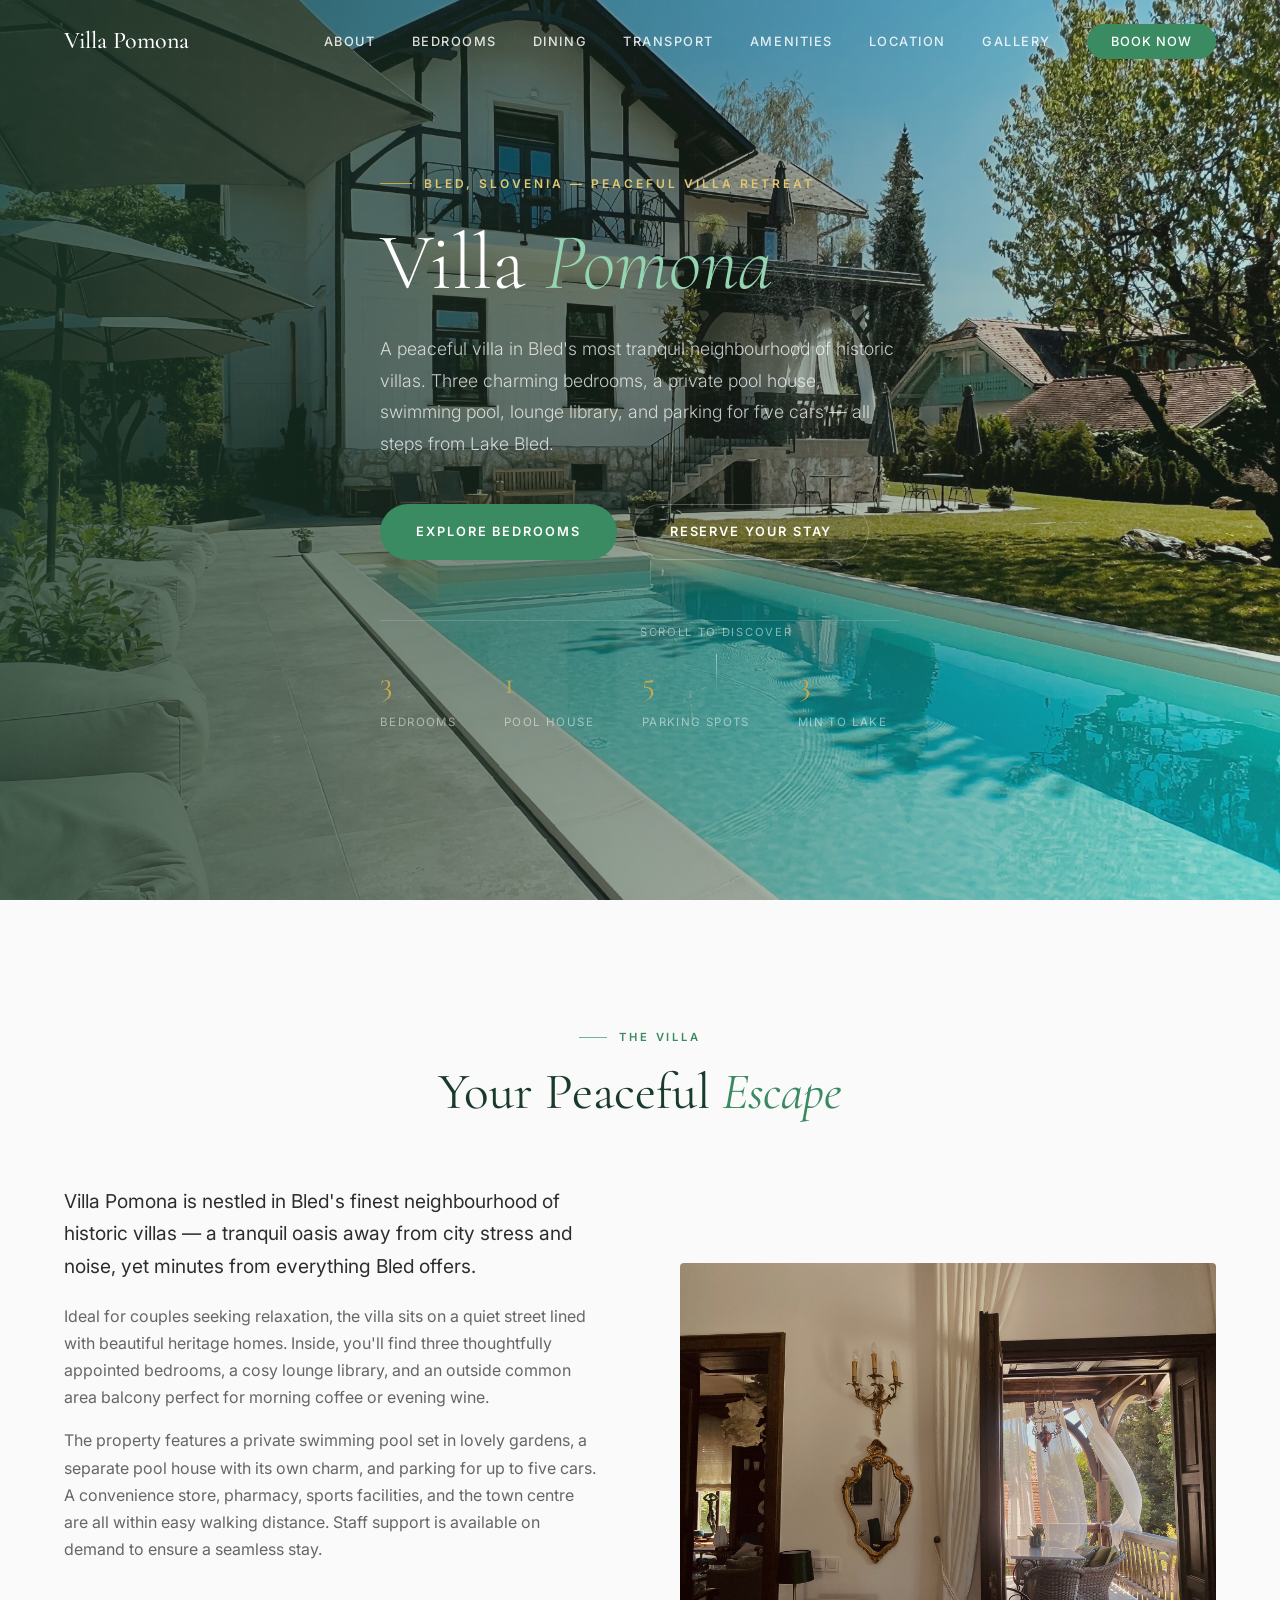
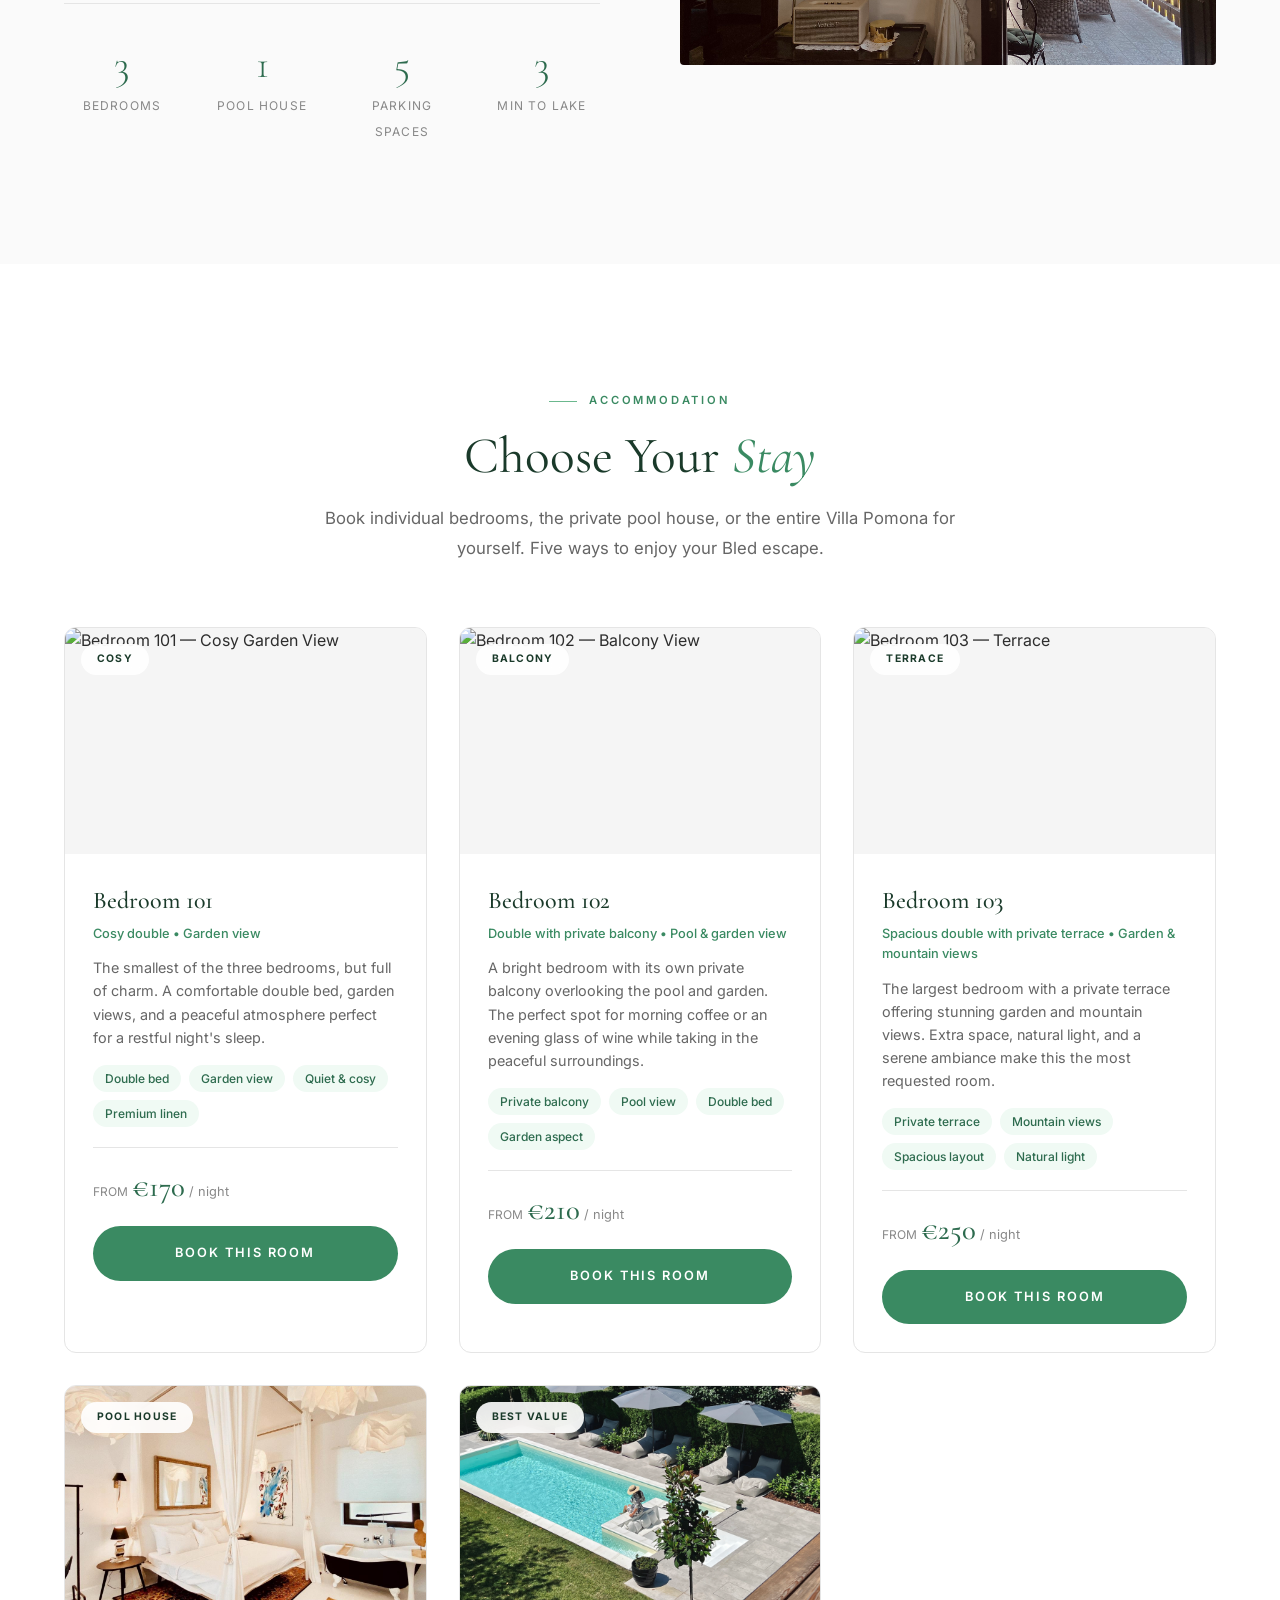
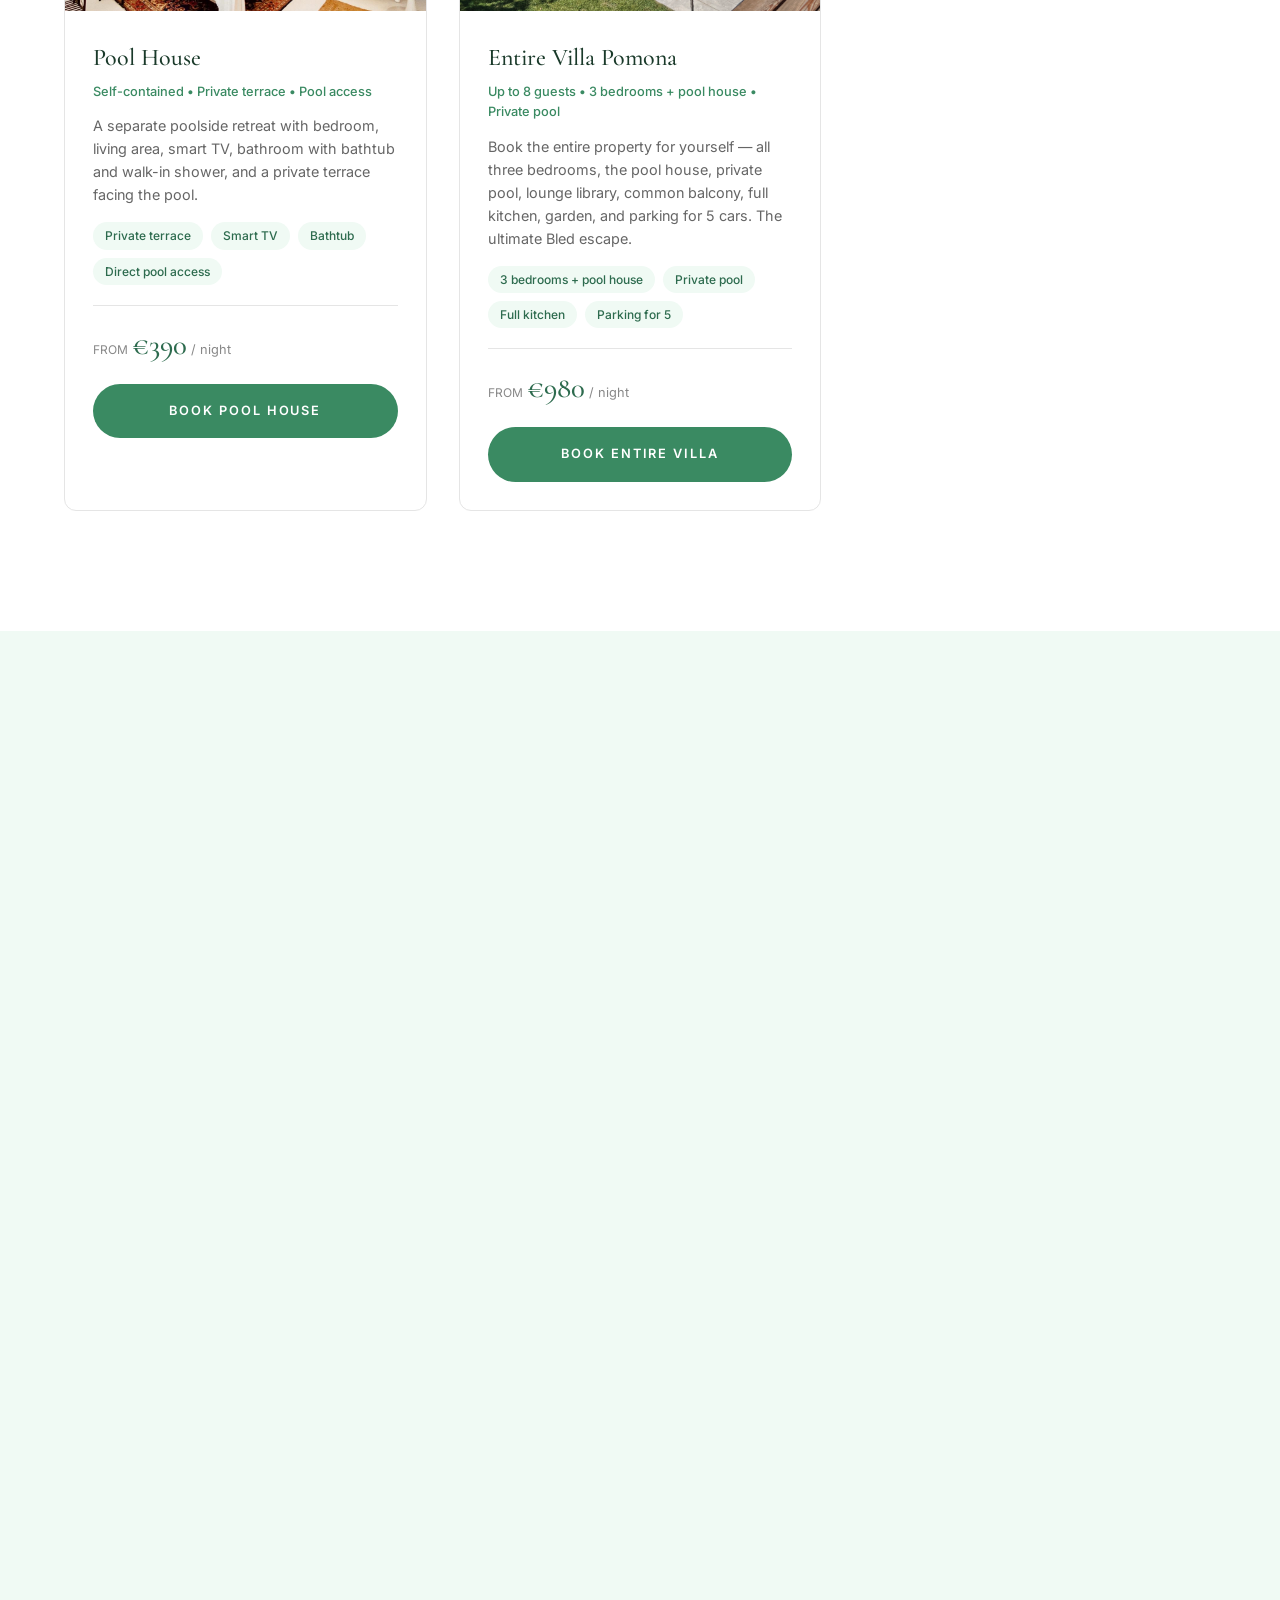
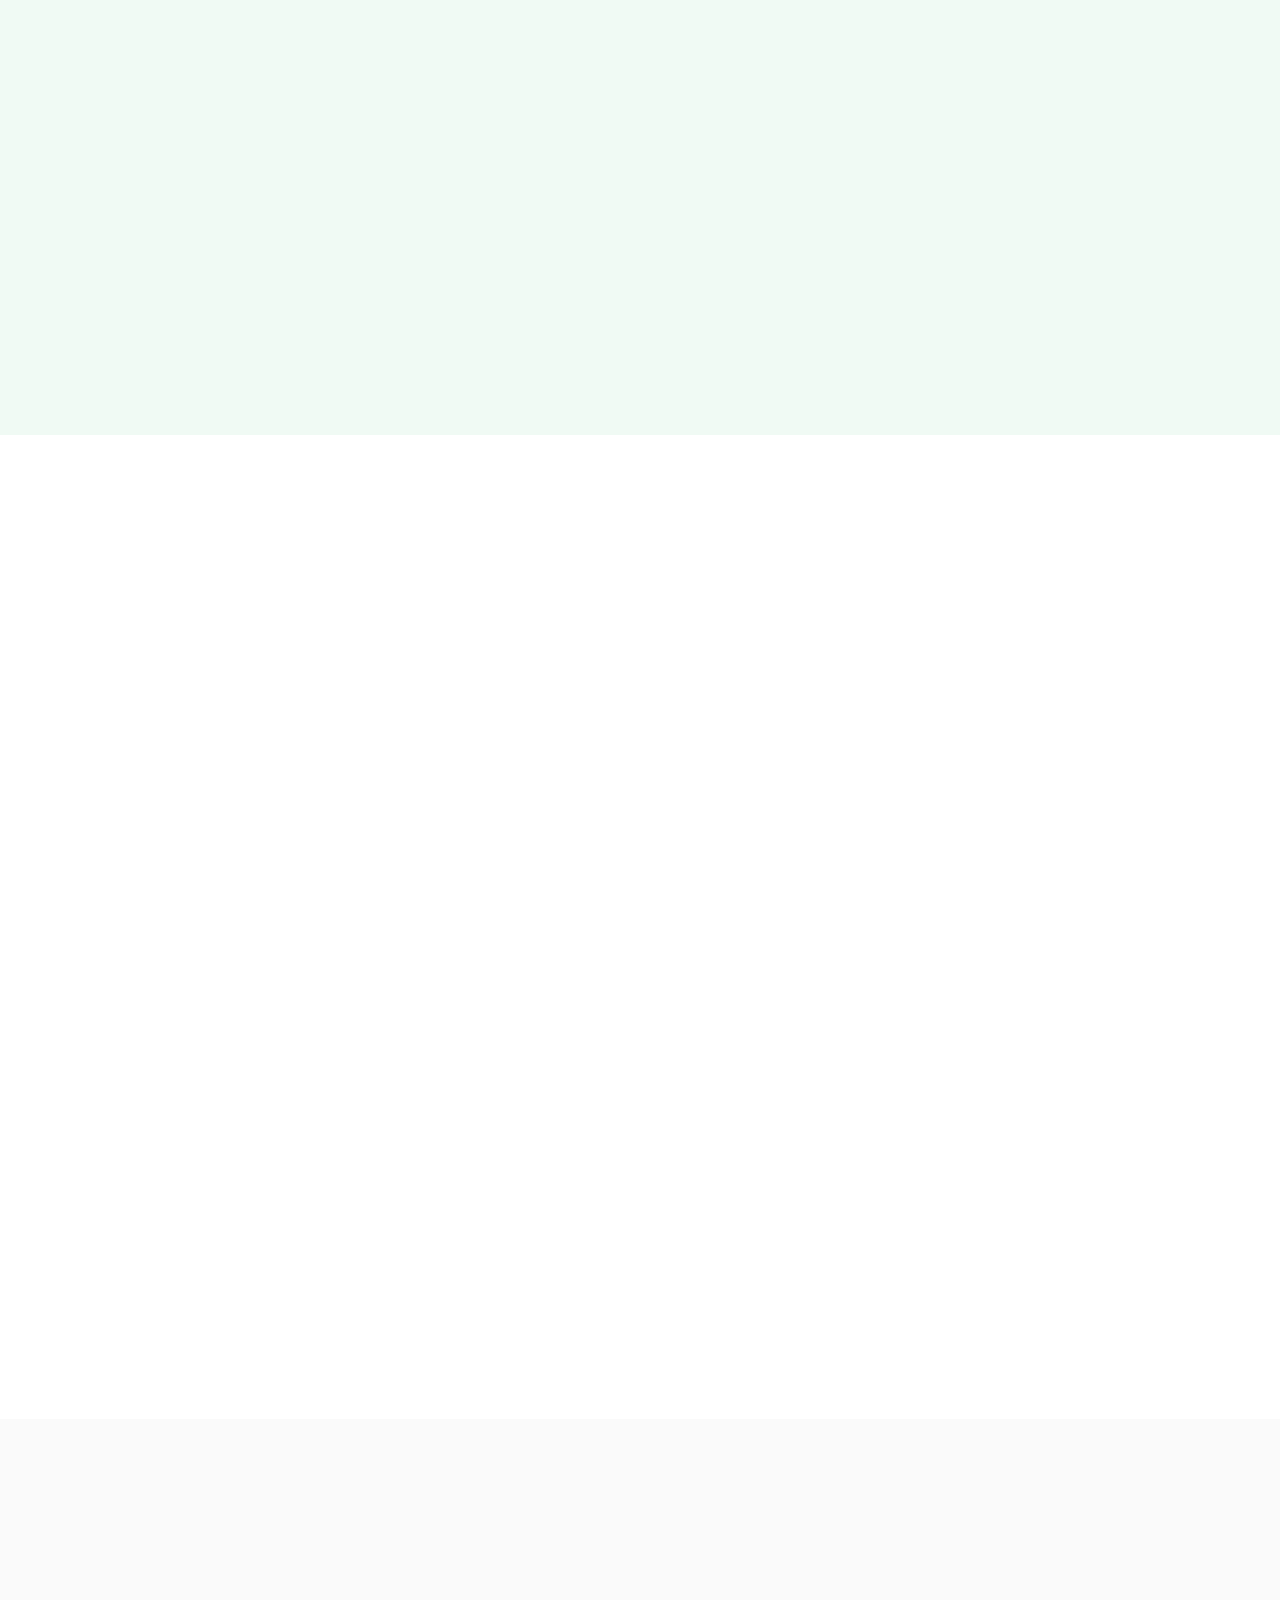
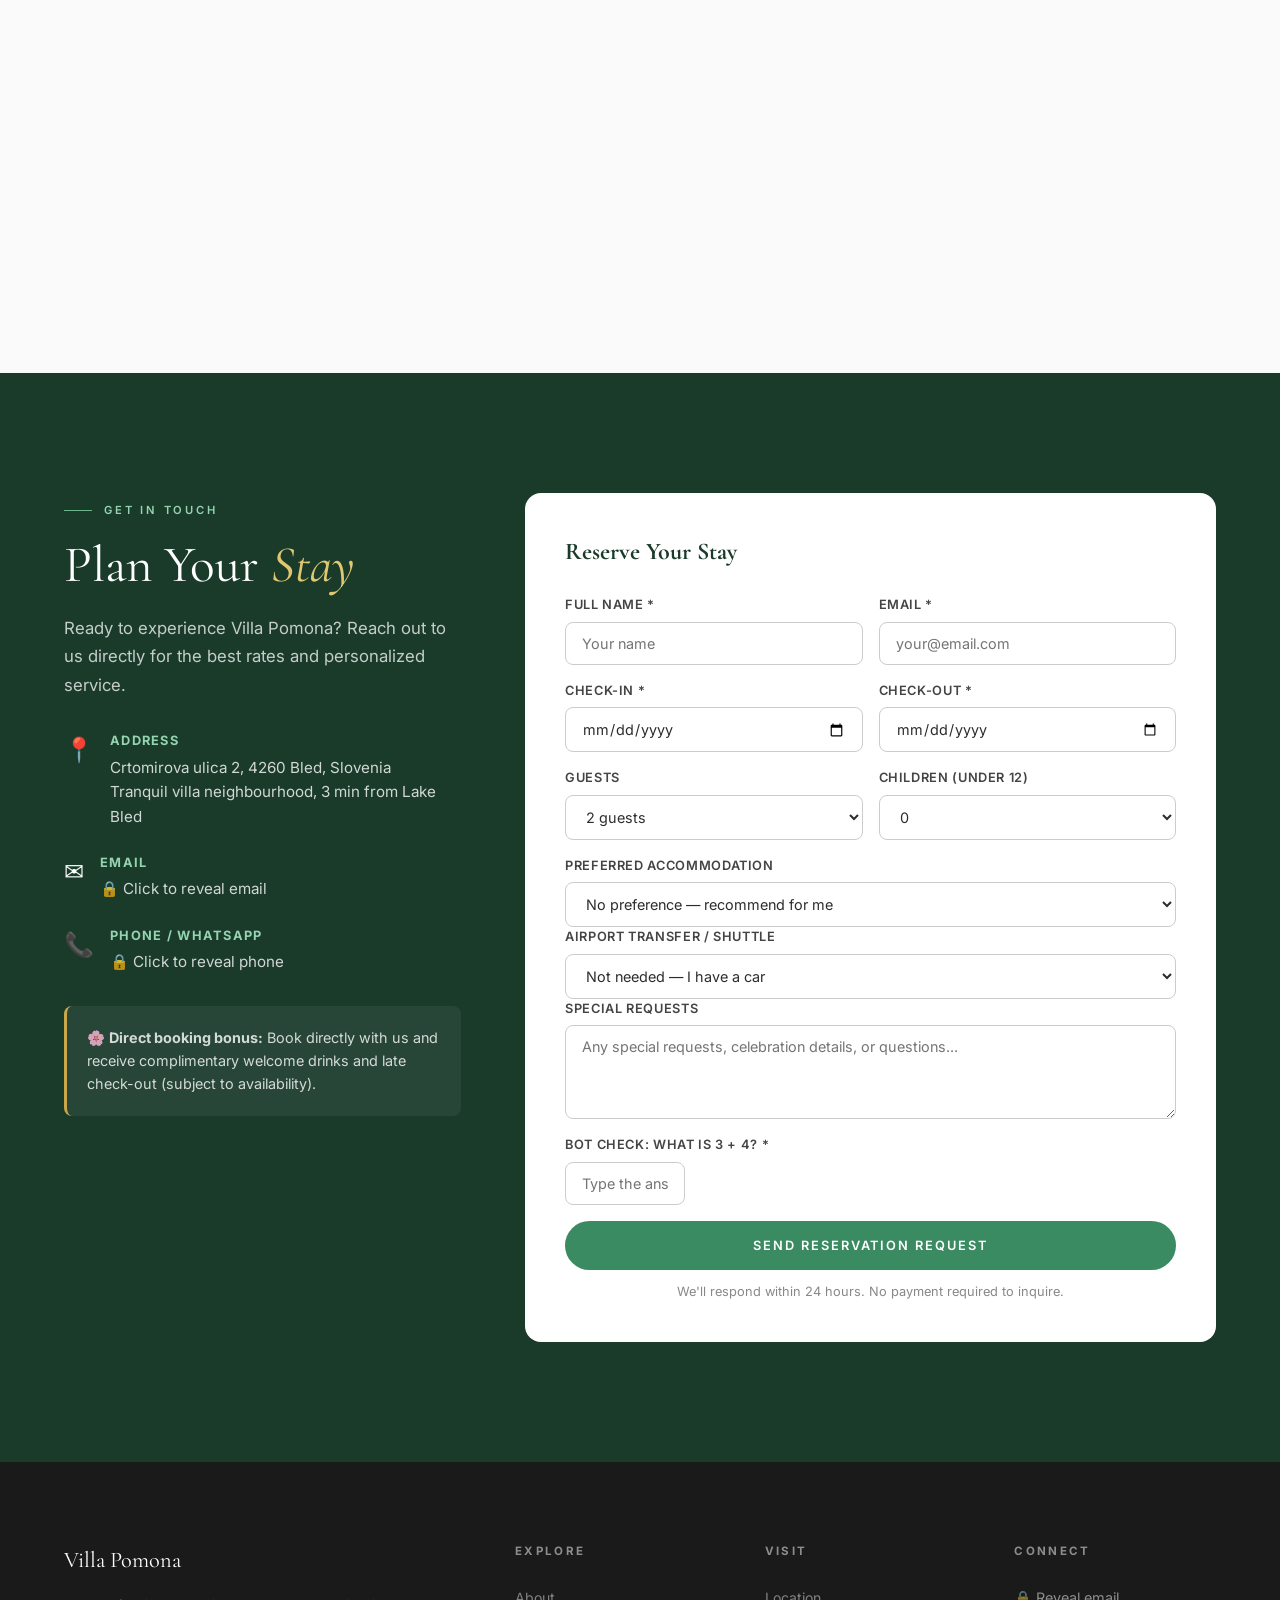
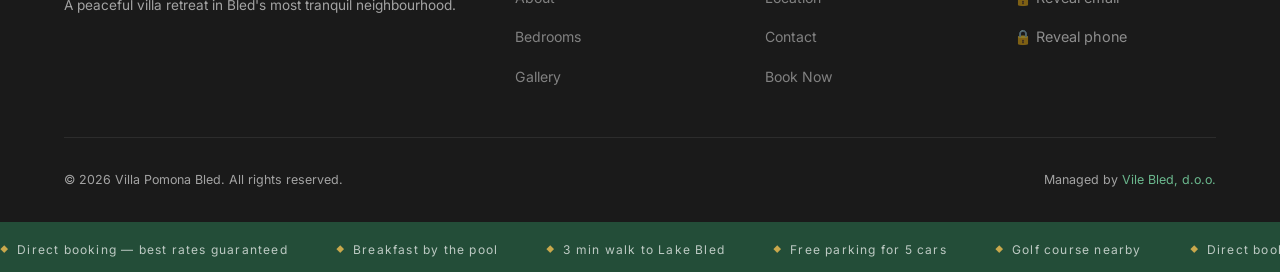
==== commit 00df68aa: "v3.1: add floating book CTA on mobile, trustbar with scroll animation, premium visual refinements" ====
--- a/index.html
+++ b/index.html
@@ -17,7 +17,7 @@
     <link rel="icon" href="favicon.svg" type="image/svg+xml">
     <link rel="preconnect" href="https://fonts.googleapis.com">
     <link rel="preconnect" href="https://fonts.gstatic.com" crossorigin>
-    <link href="https://fonts.googleapis.com/css2?family=Cormorant+Garamond:ital,wght@0,300;0,400;0,500;0,600;1,300;1,400&family=Inter:wght@300;400;500;600&display=swap" rel="stylesheet">
+    <link href="https://fonts.googleapis.com/css2?family=Cormorant+Garamond:ital,wght@0,300;0,400;0,500;0,600;1,300;1,400&family=Inter:wght@300;400;500;600;700&display=swap" rel="stylesheet">
     <link rel="stylesheet" href="styles.css">
 </head>
 <body>
@@ -498,6 +498,25 @@
 
     <div class="toast" id="toast" role="status"></div>
 
+    <div class="floating-book" id="floatingBook">
+        <a href="#contact" class="btn btn-primary">Book Now</a>
+    </div>
+
+    <div class="trustbar" id="trustbar">
+        <div class="trustbar-track">
+            <span>Direct booking — best rates guaranteed</span>
+            <span>Breakfast by the pool</span>
+            <span>3 min walk to Lake Bled</span>
+            <span>Free parking for 5 cars</span>
+            <span>Golf course nearby</span>
+            <span>Direct booking — best rates guaranteed</span>
+            <span>Breakfast by the pool</span>
+            <span>3 min walk to Lake Bled</span>
+            <span>Free parking for 5 cars</span>
+            <span>Golf course nearby</span>
+        </div>
+    </div>
+
     <script src="script.js"></script>
 </body>
 </html>
--- a/styles.css
+++ b/styles.css
@@ -207,6 +207,19 @@
 .footer-links a:hover { color: var(--green-400); padding-left: 4px; }
 .footer-bottom { display: flex; justify-content: space-between; align-items: center; padding-top: 32px; border-top: 1px solid rgba(255,255,255,0.08); font-size: 0.78rem; flex-wrap: wrap; gap: 12px; }
 .footer-sister a { color: var(--green-400); }
+
+/* Floating Book Button */
+.floating-book { position: fixed; bottom: 24px; right: 24px; z-index: 999; opacity: 0; transform: translateY(20px); transition: all 0.4s var(--ease); pointer-events: none; }
+.floating-book.visible { opacity: 1; transform: translateY(0); pointer-events: all; }
+.floating-book .btn { padding: 14px 28px; font-size: 0.78rem; box-shadow: 0 8px 32px rgba(58,138,98,0.35); }
+@media (min-width: 769px) { .floating-book { display: none; } }
+
+/* Trustbar */
+.trustbar { overflow: hidden; background: var(--green-800); padding: 12px 0; white-space: nowrap; }
+.trustbar-track { display: inline-flex; gap: 48px; animation: trustbarScroll 30s linear infinite; }
+.trustbar-track span { font-size: 0.75rem; color: rgba(255,255,255,0.7); letter-spacing: 0.1em; display: flex; align-items: center; gap: 8px; }
+.trustbar-track span::before { content: '◆'; font-size: 0.5rem; color: var(--gold); }
+@keyframes trustbarScroll { 0% { transform: translateX(0); } 100% { transform: translateX(-50%); } }
 
 /* Toast */
 .toast { position: fixed; bottom: 32px; left: 50%; transform: translateX(-50%) translateY(80px); background: var(--green-900); color: #fff; padding: 16px 32px; border-radius: 50px; font-size: 0.9rem; z-index: 10002; opacity: 0; transition: all 0.4s var(--ease); pointer-events: none; box-shadow: 0 8px 32px rgba(0,0,0,0.15); }
